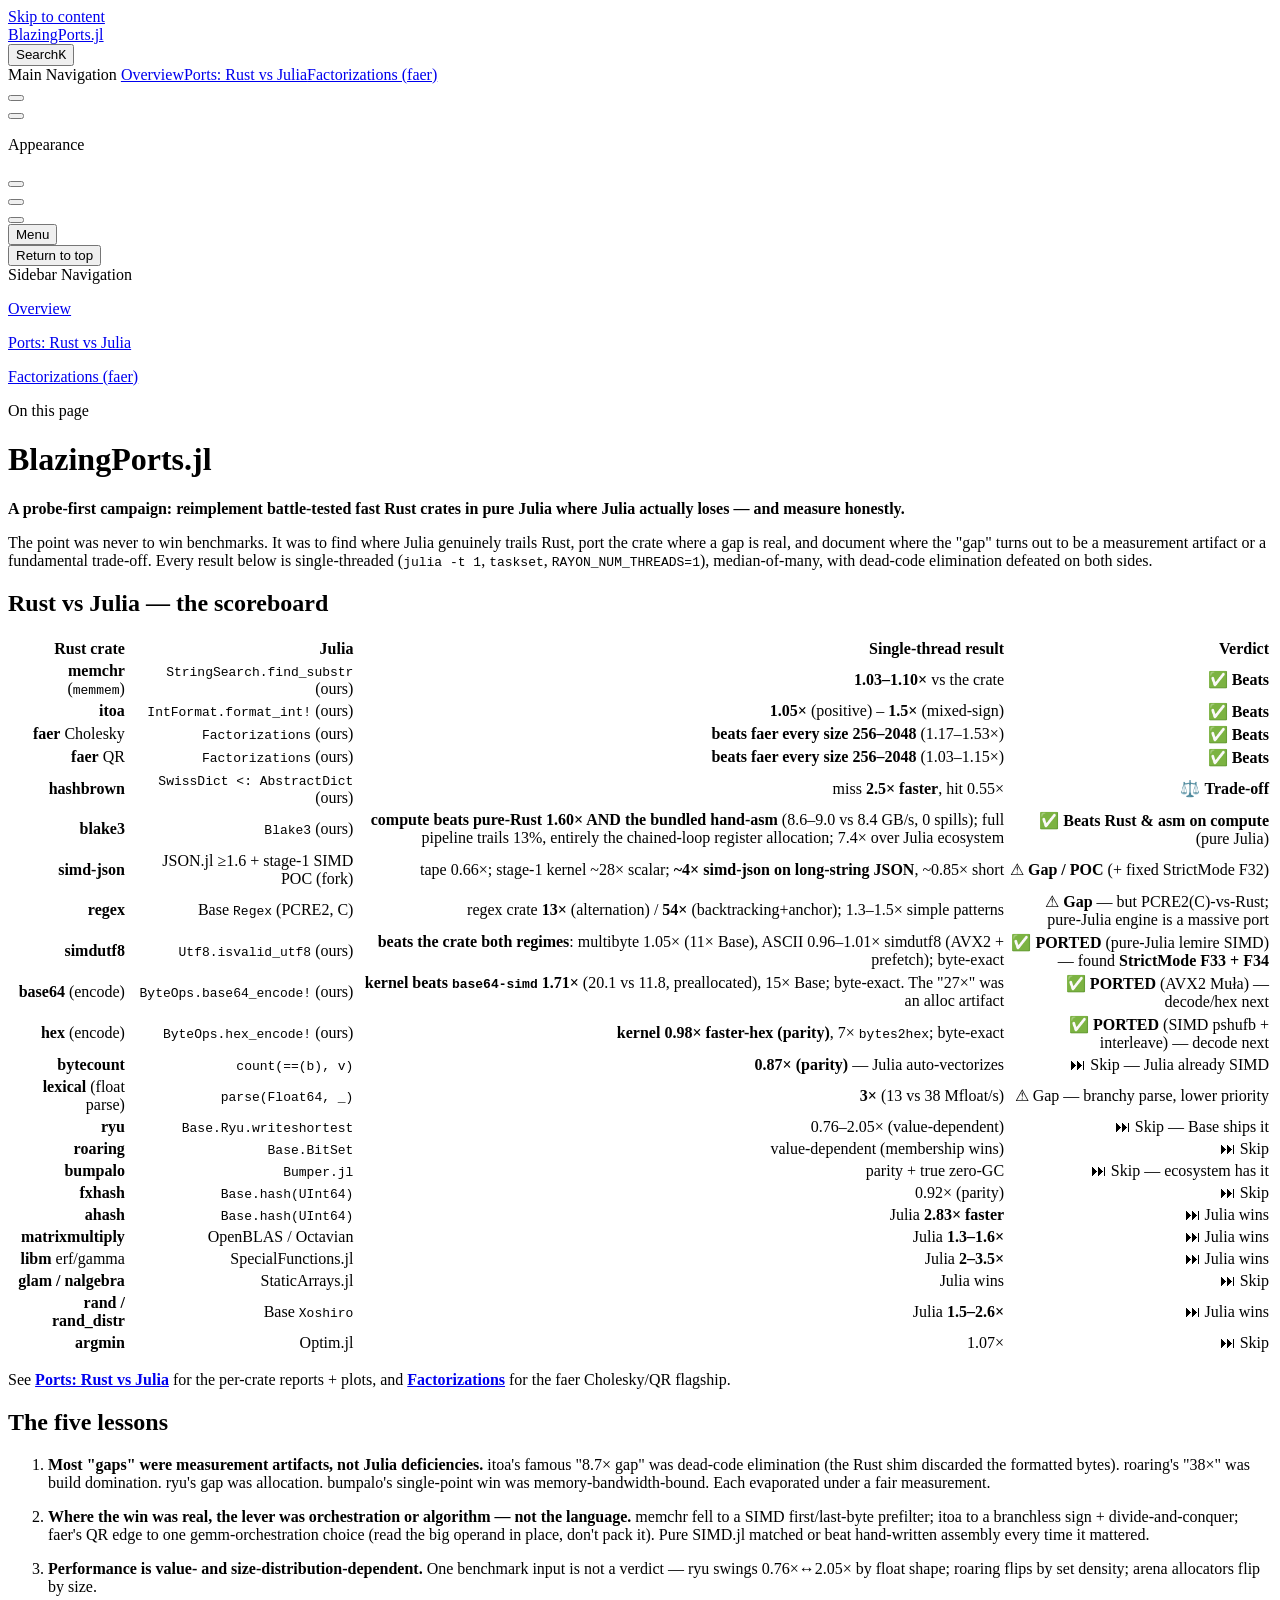
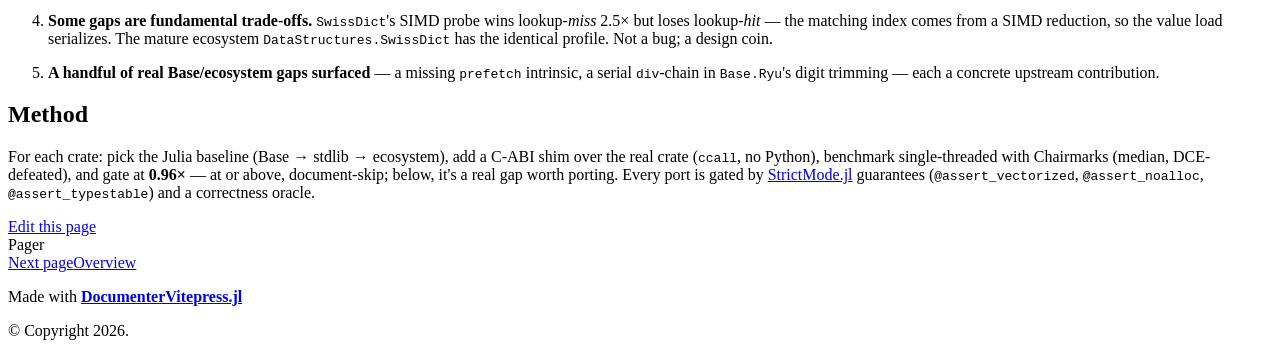
==== dev/index.html @ aafec8b8 "build based on cbb8b6d" ====
<!DOCTYPE html>
<html lang="en-US" dir="ltr">
  <head>
    <meta charset="utf-8">
    <meta name="viewport" content="width=device-width,initial-scale=1">
    <title>BlazingPorts.jl</title>
    <meta name="description" content="Documentation for BlazingPorts.jl">
    <meta name="generator" content="VitePress v1.6.4">
    <link rel="preload stylesheet" href="/BlazingPorts.jl/dev/assets/style.jTizxPRQ.css" as="style">
    <link rel="preload stylesheet" href="/BlazingPorts.jl/dev/vp-icons.css" as="style">
    
    <script type="module" src="/BlazingPorts.jl/dev/assets/app.BNcOeauY.js"></script>
    <link rel="preload" href="/BlazingPorts.jl/dev/assets/inter-roman-latin.Di8DUHzh.woff2" as="font" type="font/woff2" crossorigin="">
    <link rel="modulepreload" href="/BlazingPorts.jl/dev/assets/chunks/theme.BDbMeaXb.js">
    <link rel="modulepreload" href="/BlazingPorts.jl/dev/assets/chunks/framework.CM4_JsDt.js">
    <link rel="modulepreload" href="/BlazingPorts.jl/dev/assets/index.md.Cze8KmXi.lean.js">
    <script src="/BlazingPorts.jl/versions.js"></script>
    <script src="/BlazingPorts.jl/dev/siteinfo.js"></script>
    <script id="check-dark-mode">(()=>{const e=localStorage.getItem("vitepress-theme-appearance")||"auto",a=window.matchMedia("(prefers-color-scheme: dark)").matches;(!e||e==="auto"?a:e==="dark")&&document.documentElement.classList.add("dark")})();</script>
    <script id="check-mac-os">document.documentElement.classList.toggle("mac",/Mac|iPhone|iPod|iPad/i.test(navigator.platform));</script>
  </head>
  <body>
    <div id="app"><div class="Layout" data-v-a9a9e638><!--[--><!--]--><!--[--><span tabindex="-1" data-v-492508fc></span><a href="#VPContent" class="VPSkipLink visually-hidden" data-v-492508fc>Skip to content</a><!--]--><!----><header class="VPNav" data-v-a9a9e638 data-v-f1e365da><div class="VPNavBar" data-v-f1e365da data-v-822684d1><div class="wrapper" data-v-822684d1><div class="container" data-v-822684d1><div class="title" data-v-822684d1><div class="VPNavBarTitle has-sidebar" data-v-822684d1 data-v-0f4f798b><a class="title" href="/BlazingPorts.jl/dev/" data-v-0f4f798b><!--[--><!--]--><!----><span data-v-0f4f798b>BlazingPorts.jl</span><!--[--><!--]--></a></div></div><div class="content" data-v-822684d1><div class="content-body" data-v-822684d1><!--[--><!--[--><!--[--><!----><!--]--><!--]--><!--]--><div class="VPNavBarSearch search" data-v-822684d1><!--[--><!----><div id="local-search"><button type="button" class="DocSearch DocSearch-Button" aria-label="Search"><span class="DocSearch-Button-Container"><span class="vp-icon DocSearch-Search-Icon"></span><span class="DocSearch-Button-Placeholder">Search</span></span><span class="DocSearch-Button-Keys"><kbd class="DocSearch-Button-Key"></kbd><kbd class="DocSearch-Button-Key">K</kbd></span></button></div><!--]--></div><nav aria-labelledby="main-nav-aria-label" class="VPNavBarMenu menu" data-v-822684d1 data-v-e6d46098><span id="main-nav-aria-label" class="visually-hidden" data-v-e6d46098> Main Navigation </span><!--[--><!--[--><a class="VPLink link VPNavBarMenuLink" href="/BlazingPorts.jl/dev/index" tabindex="0" data-v-e6d46098 data-v-956ec74c><!--[--><span data-v-956ec74c>Overview</span><!--]--></a><!--]--><!--[--><a class="VPLink link VPNavBarMenuLink" href="/BlazingPorts.jl/dev/ports" tabindex="0" data-v-e6d46098 data-v-956ec74c><!--[--><span data-v-956ec74c>Ports: Rust vs Julia</span><!--]--></a><!--]--><!--[--><a class="VPLink link VPNavBarMenuLink" href="/BlazingPorts.jl/dev/factorizations" tabindex="0" data-v-e6d46098 data-v-956ec74c><!--[--><span data-v-956ec74c>Factorizations (faer)</span><!--]--></a><!--]--><!--[--><!----><!--]--><!--]--></nav><!----><div class="VPNavBarAppearance appearance" data-v-822684d1 data-v-af096f4a><button class="VPSwitch VPSwitchAppearance" type="button" role="switch" title aria-checked="false" data-v-af096f4a data-v-e40a8bb6 data-v-4a1c76db><span class="check" data-v-4a1c76db><span class="icon" data-v-4a1c76db><!--[--><span class="vpi-sun sun" data-v-e40a8bb6></span><span class="vpi-moon moon" data-v-e40a8bb6></span><!--]--></span></span></button></div><div class="VPSocialLinks VPNavBarSocialLinks social-links" data-v-822684d1 data-v-164c457f data-v-ee7a9424><!--[--><a class="VPSocialLink no-icon" href="https://github.com/el-oso/BlazingPorts.jl" aria-label="github" target="_blank" rel="noopener" data-v-ee7a9424 data-v-d26d30cb><span class="vpi-social-github"></span></a><!--]--></div><div class="VPFlyout VPNavBarExtra extra" data-v-822684d1 data-v-925effce data-v-04f5c5e9><button type="button" class="button" aria-haspopup="true" aria-expanded="false" aria-label="extra navigation" data-v-04f5c5e9><span class="vpi-more-horizontal icon" data-v-04f5c5e9></span></button><div class="menu" data-v-04f5c5e9><div class="VPMenu" data-v-04f5c5e9 data-v-7dd3104a><!----><!--[--><!--[--><!----><div class="group" data-v-925effce><div class="item appearance" data-v-925effce><p class="label" data-v-925effce>Appearance</p><div class="appearance-action" data-v-925effce><button class="VPSwitch VPSwitchAppearance" type="button" role="switch" title aria-checked="false" data-v-925effce data-v-e40a8bb6 data-v-4a1c76db><span class="check" data-v-4a1c76db><span class="icon" data-v-4a1c76db><!--[--><span class="vpi-sun sun" data-v-e40a8bb6></span><span class="vpi-moon moon" data-v-e40a8bb6></span><!--]--></span></span></button></div></div></div><div class="group" data-v-925effce><div class="item social-links" data-v-925effce><div class="VPSocialLinks social-links-list" data-v-925effce data-v-ee7a9424><!--[--><a class="VPSocialLink no-icon" href="https://github.com/el-oso/BlazingPorts.jl" aria-label="github" target="_blank" rel="noopener" data-v-ee7a9424 data-v-d26d30cb><span class="vpi-social-github"></span></a><!--]--></div></div></div><!--]--><!--]--></div></div></div><!--[--><!--[--><!--[--><div class="VPFlyout VPNolebaseEnhancedReadabilitiesMenu VPNolebaseEnhancedReadabilitiesMenuFlyout" aria-label="Enhanced Readability" role="menuitem" data-v-04f5c5e9><button type="button" class="button" aria-haspopup="true" aria-expanded="false" data-v-04f5c5e9><span class="text" data-v-04f5c5e9><span class="i-icon-park-outline:book-open option-icon" data-v-04f5c5e9></span><!----><span class="vpi-chevron-down text-icon" data-v-04f5c5e9></span></span></button><div class="menu" data-v-04f5c5e9><div class="VPMenu" data-v-04f5c5e9 data-v-7dd3104a><!----><!--[--><!--]--></div></div></div><!--]--><!--]--><!--]--><button type="button" class="VPNavBarHamburger hamburger" aria-label="mobile navigation" aria-expanded="false" aria-controls="VPNavScreen" data-v-822684d1 data-v-5dea55bf><span class="container" data-v-5dea55bf><span class="top" data-v-5dea55bf></span><span class="middle" data-v-5dea55bf></span><span class="bottom" data-v-5dea55bf></span></span></button></div></div></div></div><div class="divider" data-v-822684d1><div class="divider-line" data-v-822684d1></div></div></div><!----></header><div class="VPLocalNav has-sidebar empty" data-v-a9a9e638 data-v-070ab83d><div class="container" data-v-070ab83d><button class="menu" aria-expanded="false" aria-controls="VPSidebarNav" data-v-070ab83d><span class="vpi-align-left menu-icon" data-v-070ab83d></span><span class="menu-text" data-v-070ab83d>Menu</span></button><div class="VPLocalNavOutlineDropdown" style="--vp-vh:0px;" data-v-070ab83d data-v-168ddf5d><button data-v-168ddf5d>Return to top</button><!----></div></div></div><aside class="VPSidebar" data-v-a9a9e638 data-v-18756405><div class="curtain" data-v-18756405></div><nav class="nav" id="VPSidebarNav" aria-labelledby="sidebar-aria-label" tabindex="-1" data-v-18756405><span class="visually-hidden" id="sidebar-aria-label" data-v-18756405> Sidebar Navigation </span><!--[--><!--]--><!--[--><div class="no-transition group" data-v-9e426adc><section class="VPSidebarItem level-0" data-v-9e426adc data-v-a4b0d9bf><!----><div class="items" data-v-a4b0d9bf><!--[--><div class="VPSidebarItem level-1 is-link" data-v-a4b0d9bf><div class="item" data-v-a4b0d9bf><div class="indicator" data-v-a4b0d9bf></div><a class="VPLink link link" href="/BlazingPorts.jl/dev/index" data-v-a4b0d9bf><!--[--><p class="text" data-v-a4b0d9bf>Overview</p><!--]--></a><!----></div><!----></div><div class="VPSidebarItem level-1 is-link" data-v-a4b0d9bf><div class="item" data-v-a4b0d9bf><div class="indicator" data-v-a4b0d9bf></div><a class="VPLink link link" href="/BlazingPorts.jl/dev/ports" data-v-a4b0d9bf><!--[--><p class="text" data-v-a4b0d9bf>Ports: Rust vs Julia</p><!--]--></a><!----></div><!----></div><div class="VPSidebarItem level-1 is-link" data-v-a4b0d9bf><div class="item" data-v-a4b0d9bf><div class="indicator" data-v-a4b0d9bf></div><a class="VPLink link link" href="/BlazingPorts.jl/dev/factorizations" data-v-a4b0d9bf><!--[--><p class="text" data-v-a4b0d9bf>Factorizations (faer)</p><!--]--></a><!----></div><!----></div><!--]--></div></section></div><!--]--><!--[--><!--]--></nav></aside><div class="VPContent has-sidebar" id="VPContent" data-v-a9a9e638 data-v-91765379><div class="VPDoc has-sidebar has-aside" data-v-91765379 data-v-83890dd9><!--[--><!--]--><div class="container" data-v-83890dd9><div class="aside" data-v-83890dd9><div class="aside-curtain" data-v-83890dd9></div><div class="aside-container" data-v-83890dd9><div class="aside-content" data-v-83890dd9><div class="VPDocAside" data-v-83890dd9 data-v-6d7b3c46><!--[--><!--]--><!--[--><!--]--><nav aria-labelledby="doc-outline-aria-label" class="VPDocAsideOutline" data-v-6d7b3c46 data-v-b38bf2ff><div class="content" data-v-b38bf2ff><div class="outline-marker" data-v-b38bf2ff></div><div aria-level="2" class="outline-title" id="doc-outline-aria-label" role="heading" data-v-b38bf2ff>On this page</div><ul class="VPDocOutlineItem root" data-v-b38bf2ff data-v-3f927ebe><!--[--><!--]--></ul></div></nav><!--[--><!--]--><div class="spacer" data-v-6d7b3c46></div><!--[--><!--]--><!----><!--[--><!--]--><!--[--><!--]--></div></div></div></div><div class="content" data-v-83890dd9><div class="content-container" data-v-83890dd9><!--[--><!--]--><main class="main" data-v-83890dd9><div style="position:relative;" class="vp-doc _BlazingPorts_jl_dev_" data-v-83890dd9><div><h1 id="BlazingPorts.jl" tabindex="-1">BlazingPorts.jl <a class="header-anchor" href="#BlazingPorts.jl" aria-label="Permalink to &quot;BlazingPorts.jl {#BlazingPorts.jl}&quot;">​</a></h1><p><strong>A probe-first campaign: reimplement battle-tested fast Rust crates in pure Julia where Julia actually loses — and measure honestly.</strong></p><p>The point was never to win benchmarks. It was to find where Julia genuinely trails Rust, port the crate where a gap is real, and document where the &quot;gap&quot; turns out to be a measurement artifact or a fundamental trade-off. Every result below is single-threaded (<code>julia -t 1</code>, <code>taskset</code>, <code>RAYON_NUM_THREADS=1</code>), median-of-many, with dead-code elimination defeated on both sides.</p><h2 id="Rust-vs-Julia-—-the-scoreboard" tabindex="-1">Rust vs Julia — the scoreboard <a class="header-anchor" href="#Rust-vs-Julia-—-the-scoreboard" aria-label="Permalink to &quot;Rust vs Julia — the scoreboard {#Rust-vs-Julia-—-the-scoreboard}&quot;">​</a></h2><table tabindex="0"><thead><tr><th style="text-align:right;">Rust crate</th><th style="text-align:right;">Julia</th><th style="text-align:right;">Single-thread result</th><th style="text-align:right;">Verdict</th></tr></thead><tbody><tr><td style="text-align:right;"><strong>memchr</strong> (<code>memmem</code>)</td><td style="text-align:right;"><code>StringSearch.find_substr</code> (ours)</td><td style="text-align:right;"><strong>1.03–1.10×</strong> vs the crate</td><td style="text-align:right;">✅ <strong>Beats</strong></td></tr><tr><td style="text-align:right;"><strong>itoa</strong></td><td style="text-align:right;"><code>IntFormat.format_int!</code> (ours)</td><td style="text-align:right;"><strong>1.05×</strong> (positive) – <strong>1.5×</strong> (mixed-sign)</td><td style="text-align:right;">✅ <strong>Beats</strong></td></tr><tr><td style="text-align:right;"><strong>faer</strong> Cholesky</td><td style="text-align:right;"><code>Factorizations</code> (ours)</td><td style="text-align:right;"><strong>beats faer every size 256–2048</strong> (1.17–1.53×)</td><td style="text-align:right;">✅ <strong>Beats</strong></td></tr><tr><td style="text-align:right;"><strong>faer</strong> QR</td><td style="text-align:right;"><code>Factorizations</code> (ours)</td><td style="text-align:right;"><strong>beats faer every size 256–2048</strong> (1.03–1.15×)</td><td style="text-align:right;">✅ <strong>Beats</strong></td></tr><tr><td style="text-align:right;"><strong>hashbrown</strong></td><td style="text-align:right;"><code>SwissDict &lt;: AbstractDict</code> (ours)</td><td style="text-align:right;">miss <strong>2.5× faster</strong>, hit 0.55×</td><td style="text-align:right;">⚖️ <strong>Trade-off</strong></td></tr><tr><td style="text-align:right;"><strong>blake3</strong></td><td style="text-align:right;"><code>Blake3</code> (ours)</td><td style="text-align:right;"><strong>compute beats pure-Rust 1.60× AND the bundled hand-asm</strong> (8.6–9.0 vs 8.4 GB/s, 0 spills); full pipeline trails 13%, entirely the chained-loop register allocation; 7.4× over Julia ecosystem</td><td style="text-align:right;">✅ <strong>Beats Rust &amp; asm on compute</strong> (pure Julia)</td></tr><tr><td style="text-align:right;"><strong>simd-json</strong></td><td style="text-align:right;">JSON.jl ≥1.6 + stage-1 SIMD POC (fork)</td><td style="text-align:right;">tape 0.66×; stage-1 kernel ~28× scalar; <strong>~4× simd-json on long-string JSON</strong>, ~0.85× short</td><td style="text-align:right;">⚠ <strong>Gap / POC</strong> (+ fixed StrictMode F32)</td></tr><tr><td style="text-align:right;"><strong>regex</strong></td><td style="text-align:right;">Base <code>Regex</code> (PCRE2, C)</td><td style="text-align:right;">regex crate <strong>13×</strong> (alternation) / <strong>54×</strong> (backtracking+anchor); 1.3–1.5× simple patterns</td><td style="text-align:right;">⚠ <strong>Gap</strong> — but PCRE2(C)-vs-Rust; pure-Julia engine is a massive port</td></tr><tr><td style="text-align:right;"><strong>simdutf8</strong></td><td style="text-align:right;"><code>Utf8.isvalid_utf8</code> (ours)</td><td style="text-align:right;"><strong>beats the crate both regimes</strong>: multibyte 1.05× (11× Base), ASCII 0.96–1.01× simdutf8 (AVX2 + prefetch); byte-exact</td><td style="text-align:right;">✅ <strong>PORTED</strong> (pure-Julia lemire SIMD) — found <strong>StrictMode F33 + F34</strong></td></tr><tr><td style="text-align:right;"><strong>base64</strong> (encode)</td><td style="text-align:right;"><code>ByteOps.base64_encode!</code> (ours)</td><td style="text-align:right;"><strong>kernel beats <code>base64-simd</code> 1.71×</strong> (20.1 vs 11.8, preallocated), 15× Base; byte-exact. The &quot;27×&quot; was an alloc artifact</td><td style="text-align:right;">✅ <strong>PORTED</strong> (AVX2 Muła) — decode/hex next</td></tr><tr><td style="text-align:right;"><strong>hex</strong> (encode)</td><td style="text-align:right;"><code>ByteOps.hex_encode!</code> (ours)</td><td style="text-align:right;"><strong>kernel 0.98× faster-hex (parity)</strong>, 7× <code>bytes2hex</code>; byte-exact</td><td style="text-align:right;">✅ <strong>PORTED</strong> (SIMD pshufb + interleave) — decode next</td></tr><tr><td style="text-align:right;"><strong>bytecount</strong></td><td style="text-align:right;"><code>count(==(b), v)</code></td><td style="text-align:right;"><strong>0.87× (parity)</strong> — Julia auto-vectorizes</td><td style="text-align:right;">⏭ Skip — Julia already SIMD</td></tr><tr><td style="text-align:right;"><strong>lexical</strong> (float parse)</td><td style="text-align:right;"><code>parse(Float64, _)</code></td><td style="text-align:right;"><strong>3×</strong> (13 vs 38 Mfloat/s)</td><td style="text-align:right;">⚠ Gap — branchy parse, lower priority</td></tr><tr><td style="text-align:right;"><strong>ryu</strong></td><td style="text-align:right;"><code>Base.Ryu.writeshortest</code></td><td style="text-align:right;">0.76–2.05× (value-dependent)</td><td style="text-align:right;">⏭ Skip — Base ships it</td></tr><tr><td style="text-align:right;"><strong>roaring</strong></td><td style="text-align:right;"><code>Base.BitSet</code></td><td style="text-align:right;">value-dependent (membership wins)</td><td style="text-align:right;">⏭ Skip</td></tr><tr><td style="text-align:right;"><strong>bumpalo</strong></td><td style="text-align:right;"><code>Bumper.jl</code></td><td style="text-align:right;">parity + true zero-GC</td><td style="text-align:right;">⏭ Skip — ecosystem has it</td></tr><tr><td style="text-align:right;"><strong>fxhash</strong></td><td style="text-align:right;"><code>Base.hash(UInt64)</code></td><td style="text-align:right;">0.92× (parity)</td><td style="text-align:right;">⏭ Skip</td></tr><tr><td style="text-align:right;"><strong>ahash</strong></td><td style="text-align:right;"><code>Base.hash(UInt64)</code></td><td style="text-align:right;">Julia <strong>2.83× faster</strong></td><td style="text-align:right;">⏭ Julia wins</td></tr><tr><td style="text-align:right;"><strong>matrixmultiply</strong></td><td style="text-align:right;">OpenBLAS / Octavian</td><td style="text-align:right;">Julia <strong>1.3–1.6×</strong></td><td style="text-align:right;">⏭ Julia wins</td></tr><tr><td style="text-align:right;"><strong>libm</strong> erf/gamma</td><td style="text-align:right;">SpecialFunctions.jl</td><td style="text-align:right;">Julia <strong>2–3.5×</strong></td><td style="text-align:right;">⏭ Julia wins</td></tr><tr><td style="text-align:right;"><strong>glam / nalgebra</strong></td><td style="text-align:right;">StaticArrays.jl</td><td style="text-align:right;">Julia wins</td><td style="text-align:right;">⏭ Skip</td></tr><tr><td style="text-align:right;"><strong>rand / rand_distr</strong></td><td style="text-align:right;">Base <code>Xoshiro</code></td><td style="text-align:right;">Julia <strong>1.5–2.6×</strong></td><td style="text-align:right;">⏭ Julia wins</td></tr><tr><td style="text-align:right;"><strong>argmin</strong></td><td style="text-align:right;">Optim.jl</td><td style="text-align:right;">1.07×</td><td style="text-align:right;">⏭ Skip</td></tr></tbody></table><p>See <strong><a href="./ports">Ports: Rust vs Julia</a></strong> for the per-crate reports + plots, and <strong><a href="./factorizations">Factorizations</a></strong> for the faer Cholesky/QR flagship.</p><h2 id="The-five-lessons" tabindex="-1">The five lessons <a class="header-anchor" href="#The-five-lessons" aria-label="Permalink to &quot;The five lessons {#The-five-lessons}&quot;">​</a></h2><ol><li><p><strong>Most &quot;gaps&quot; were measurement artifacts, not Julia deficiencies.</strong> itoa&#39;s famous &quot;8.7× gap&quot; was dead-code elimination (the Rust shim discarded the formatted bytes). roaring&#39;s &quot;38×&quot; was build domination. ryu&#39;s gap was allocation. bumpalo&#39;s single-point win was memory-bandwidth-bound. Each evaporated under a fair measurement.</p></li><li><p><strong>Where the win was real, the lever was orchestration or algorithm — not the language.</strong> memchr fell to a SIMD first/last-byte prefilter; itoa to a branchless sign + divide-and-conquer; faer&#39;s QR edge to one gemm-orchestration choice (read the big operand in place, don&#39;t pack it). Pure SIMD.jl matched or beat hand-written assembly every time it mattered.</p></li><li><p><strong>Performance is value- and size-distribution-dependent.</strong> One benchmark input is not a verdict — ryu swings 0.76×↔2.05× by float shape; roaring flips by set density; arena allocators flip by size.</p></li><li><p><strong>Some gaps are fundamental trade-offs.</strong> <code>SwissDict</code>&#39;s SIMD probe wins lookup-<em>miss</em> 2.5× but loses lookup-<em>hit</em> — the matching index comes from a SIMD reduction, so the value load serializes. The mature ecosystem <code>DataStructures.SwissDict</code> has the identical profile. Not a bug; a design coin.</p></li><li><p><strong>A handful of real Base/ecosystem gaps surfaced</strong> — a missing <code>prefetch</code> intrinsic, a serial <code>div</code>-chain in <code>Base.Ryu</code>&#39;s digit trimming — each a concrete upstream contribution.</p></li></ol><h2 id="Method" tabindex="-1">Method <a class="header-anchor" href="#Method" aria-label="Permalink to &quot;Method {#Method}&quot;">​</a></h2><p>For each crate: pick the Julia baseline (Base → stdlib → ecosystem), add a C-ABI shim over the real crate (<code>ccall</code>, no Python), benchmark single-threaded with Chairmarks (median, DCE-defeated), and gate at <strong>0.96×</strong> — at or above, document-skip; below, it&#39;s a real gap worth porting. Every port is gated by <a href="https://github.com/el-oso/StrictMode.jl" target="_blank" rel="noreferrer">StrictMode.jl</a> guarantees (<code>@assert_vectorized</code>, <code>@assert_noalloc</code>, <code>@assert_typestable</code>) and a correctness oracle.</p></div></div></main><footer class="VPDocFooter" data-v-83890dd9 data-v-4f9813fa><!--[--><!--]--><div class="edit-info" data-v-4f9813fa><div class="edit-link" data-v-4f9813fa><a class="VPLink link vp-external-link-icon no-icon edit-link-button" href="https://https://github.com/el-oso/BlazingPorts.jl/edit/master/docs/src/index.md" target="_blank" rel="noreferrer" data-v-4f9813fa><!--[--><span class="vpi-square-pen edit-link-icon" data-v-4f9813fa></span> Edit this page<!--]--></a></div><!----></div><nav class="prev-next" aria-labelledby="doc-footer-aria-label" data-v-4f9813fa><span class="visually-hidden" id="doc-footer-aria-label" data-v-4f9813fa>Pager</span><div class="pager" data-v-4f9813fa><!----></div><div class="pager" data-v-4f9813fa><a class="VPLink link pager-link next" href="/BlazingPorts.jl/dev/index" data-v-4f9813fa><!--[--><span class="desc" data-v-4f9813fa>Next page</span><span class="title" data-v-4f9813fa>Overview</span><!--]--></a></div></nav></footer><!--[--><!--]--></div></div></div><!--[--><!--]--></div></div><footer class="VPFooter has-sidebar" data-v-a9a9e638 data-v-c970a860><div class="container" data-v-c970a860><p class="message" data-v-c970a860>Made with <a href="https://luxdl.github.io/DocumenterVitepress.jl/dev/" target="_blank"><strong>DocumenterVitepress.jl</strong></a><br></p><p class="copyright" data-v-c970a860>© Copyright 2026.</p></div></footer><!--[--><!--]--></div></div>
    <script>window.__VP_HASH_MAP__=JSON.parse("{\"factorizations.md\":\"1Nj9IElx\",\"index.md\":\"Cze8KmXi\",\"ports.md\":\"Bw0Wk9QP\"}");window.__VP_SITE_DATA__=JSON.parse("{\"lang\":\"en-US\",\"dir\":\"ltr\",\"title\":\"BlazingPorts.jl\",\"description\":\"Documentation for BlazingPorts.jl\",\"base\":\"/BlazingPorts.jl/dev/\",\"head\":[],\"router\":{\"prefetchLinks\":true},\"appearance\":true,\"themeConfig\":{\"outline\":\"deep\",\"search\":{\"provider\":\"local\",\"options\":{\"detailedView\":true}},\"nav\":[{\"text\":\"Overview\",\"link\":\"/index\"},{\"text\":\"Ports: Rust vs Julia\",\"link\":\"/ports\"},{\"text\":\"Factorizations (faer)\",\"link\":\"/factorizations\"},{\"component\":\"VersionPicker\"}],\"sidebar\":[{\"text\":\"Overview\",\"link\":\"/index\"},{\"text\":\"Ports: Rust vs Julia\",\"link\":\"/ports\"},{\"text\":\"Factorizations (faer)\",\"link\":\"/factorizations\"}],\"sidebarDrawer\":false,\"editLink\":{\"pattern\":\"https://https://github.com/el-oso/BlazingPorts.jl/edit/master/docs/src/:path\"},\"socialLinks\":[{\"icon\":\"github\",\"link\":\"https://github.com/el-oso/BlazingPorts.jl\"}],\"footer\":{\"message\":\"Made with <a href=\\\"https://luxdl.github.io/DocumenterVitepress.jl/dev/\\\" target=\\\"_blank\\\"><strong>DocumenterVitepress.jl</strong></a><br>\",\"copyright\":\"© Copyright 2026.\"}},\"locales\":{},\"scrollOffset\":134,\"cleanUrls\":true}");</script>
    
  </body>
</html>
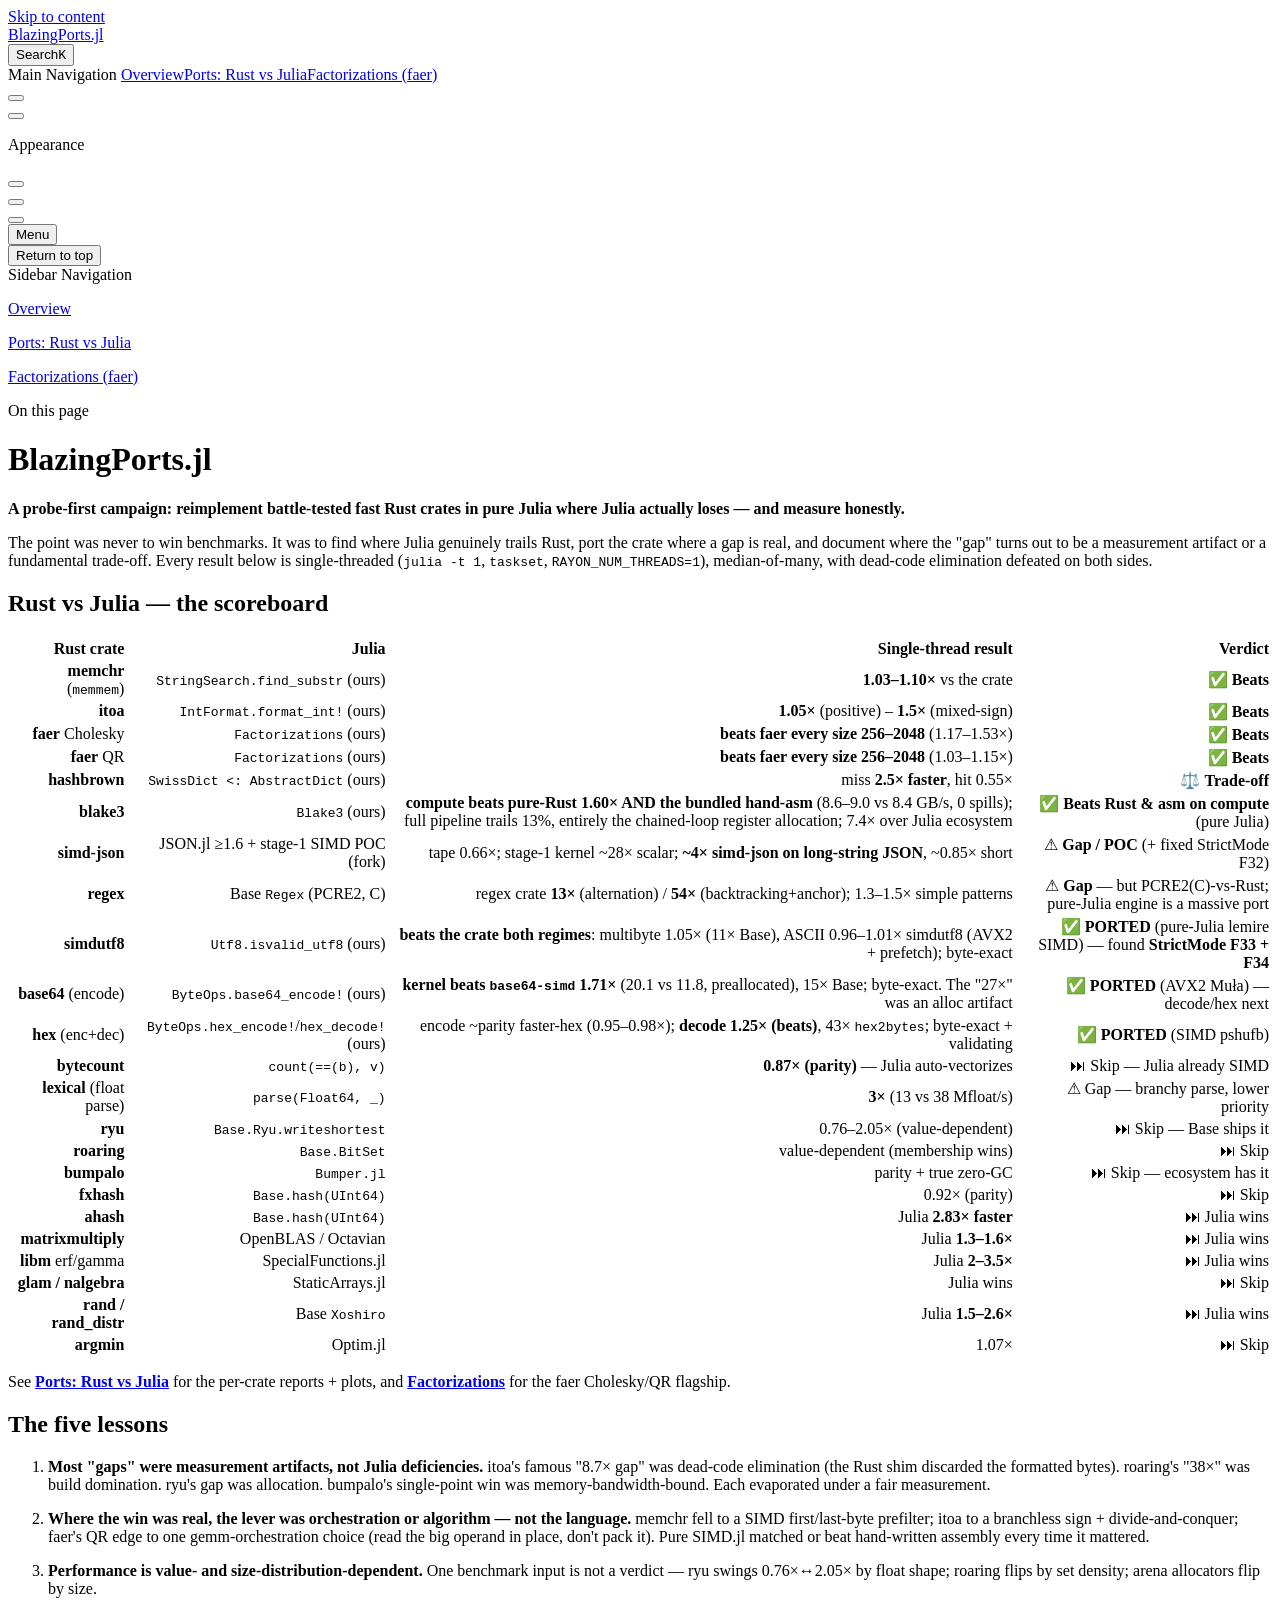
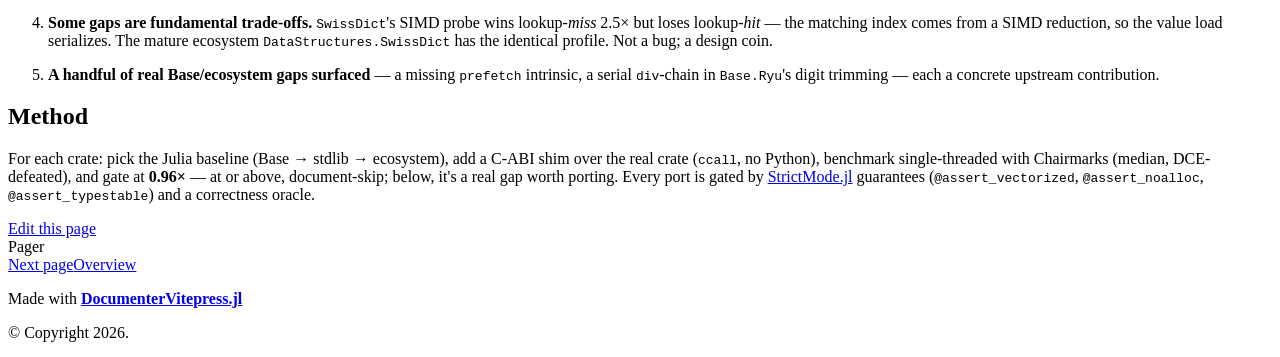
==== commit 23709735: "build based on 9bf735f" ====
--- a/dev/index.html
+++ b/dev/index.html
@@ -9,19 +9,19 @@
     <link rel="preload stylesheet" href="/BlazingPorts.jl/dev/assets/style.jTizxPRQ.css" as="style">
     <link rel="preload stylesheet" href="/BlazingPorts.jl/dev/vp-icons.css" as="style">
     
-    <script type="module" src="/BlazingPorts.jl/dev/assets/app.BNcOeauY.js"></script>
+    <script type="module" src="/BlazingPorts.jl/dev/assets/app.DFdRRw3T.js"></script>
     <link rel="preload" href="/BlazingPorts.jl/dev/assets/inter-roman-latin.Di8DUHzh.woff2" as="font" type="font/woff2" crossorigin="">
-    <link rel="modulepreload" href="/BlazingPorts.jl/dev/assets/chunks/theme.BDbMeaXb.js">
+    <link rel="modulepreload" href="/BlazingPorts.jl/dev/assets/chunks/theme.DDTXS2JK.js">
     <link rel="modulepreload" href="/BlazingPorts.jl/dev/assets/chunks/framework.CM4_JsDt.js">
-    <link rel="modulepreload" href="/BlazingPorts.jl/dev/assets/index.md.Cze8KmXi.lean.js">
+    <link rel="modulepreload" href="/BlazingPorts.jl/dev/assets/index.md.CFWZklVe.lean.js">
     <script src="/BlazingPorts.jl/versions.js"></script>
     <script src="/BlazingPorts.jl/dev/siteinfo.js"></script>
     <script id="check-dark-mode">(()=>{const e=localStorage.getItem("vitepress-theme-appearance")||"auto",a=window.matchMedia("(prefers-color-scheme: dark)").matches;(!e||e==="auto"?a:e==="dark")&&document.documentElement.classList.add("dark")})();</script>
     <script id="check-mac-os">document.documentElement.classList.toggle("mac",/Mac|iPhone|iPod|iPad/i.test(navigator.platform));</script>
   </head>
   <body>
-    <div id="app"><div class="Layout" data-v-a9a9e638><!--[--><!--]--><!--[--><span tabindex="-1" data-v-492508fc></span><a href="#VPContent" class="VPSkipLink visually-hidden" data-v-492508fc>Skip to content</a><!--]--><!----><header class="VPNav" data-v-a9a9e638 data-v-f1e365da><div class="VPNavBar" data-v-f1e365da data-v-822684d1><div class="wrapper" data-v-822684d1><div class="container" data-v-822684d1><div class="title" data-v-822684d1><div class="VPNavBarTitle has-sidebar" data-v-822684d1 data-v-0f4f798b><a class="title" href="/BlazingPorts.jl/dev/" data-v-0f4f798b><!--[--><!--]--><!----><span data-v-0f4f798b>BlazingPorts.jl</span><!--[--><!--]--></a></div></div><div class="content" data-v-822684d1><div class="content-body" data-v-822684d1><!--[--><!--[--><!--[--><!----><!--]--><!--]--><!--]--><div class="VPNavBarSearch search" data-v-822684d1><!--[--><!----><div id="local-search"><button type="button" class="DocSearch DocSearch-Button" aria-label="Search"><span class="DocSearch-Button-Container"><span class="vp-icon DocSearch-Search-Icon"></span><span class="DocSearch-Button-Placeholder">Search</span></span><span class="DocSearch-Button-Keys"><kbd class="DocSearch-Button-Key"></kbd><kbd class="DocSearch-Button-Key">K</kbd></span></button></div><!--]--></div><nav aria-labelledby="main-nav-aria-label" class="VPNavBarMenu menu" data-v-822684d1 data-v-e6d46098><span id="main-nav-aria-label" class="visually-hidden" data-v-e6d46098> Main Navigation </span><!--[--><!--[--><a class="VPLink link VPNavBarMenuLink" href="/BlazingPorts.jl/dev/index" tabindex="0" data-v-e6d46098 data-v-956ec74c><!--[--><span data-v-956ec74c>Overview</span><!--]--></a><!--]--><!--[--><a class="VPLink link VPNavBarMenuLink" href="/BlazingPorts.jl/dev/ports" tabindex="0" data-v-e6d46098 data-v-956ec74c><!--[--><span data-v-956ec74c>Ports: Rust vs Julia</span><!--]--></a><!--]--><!--[--><a class="VPLink link VPNavBarMenuLink" href="/BlazingPorts.jl/dev/factorizations" tabindex="0" data-v-e6d46098 data-v-956ec74c><!--[--><span data-v-956ec74c>Factorizations (faer)</span><!--]--></a><!--]--><!--[--><!----><!--]--><!--]--></nav><!----><div class="VPNavBarAppearance appearance" data-v-822684d1 data-v-af096f4a><button class="VPSwitch VPSwitchAppearance" type="button" role="switch" title aria-checked="false" data-v-af096f4a data-v-e40a8bb6 data-v-4a1c76db><span class="check" data-v-4a1c76db><span class="icon" data-v-4a1c76db><!--[--><span class="vpi-sun sun" data-v-e40a8bb6></span><span class="vpi-moon moon" data-v-e40a8bb6></span><!--]--></span></span></button></div><div class="VPSocialLinks VPNavBarSocialLinks social-links" data-v-822684d1 data-v-164c457f data-v-ee7a9424><!--[--><a class="VPSocialLink no-icon" href="https://github.com/el-oso/BlazingPorts.jl" aria-label="github" target="_blank" rel="noopener" data-v-ee7a9424 data-v-d26d30cb><span class="vpi-social-github"></span></a><!--]--></div><div class="VPFlyout VPNavBarExtra extra" data-v-822684d1 data-v-925effce data-v-04f5c5e9><button type="button" class="button" aria-haspopup="true" aria-expanded="false" aria-label="extra navigation" data-v-04f5c5e9><span class="vpi-more-horizontal icon" data-v-04f5c5e9></span></button><div class="menu" data-v-04f5c5e9><div class="VPMenu" data-v-04f5c5e9 data-v-7dd3104a><!----><!--[--><!--[--><!----><div class="group" data-v-925effce><div class="item appearance" data-v-925effce><p class="label" data-v-925effce>Appearance</p><div class="appearance-action" data-v-925effce><button class="VPSwitch VPSwitchAppearance" type="button" role="switch" title aria-checked="false" data-v-925effce data-v-e40a8bb6 data-v-4a1c76db><span class="check" data-v-4a1c76db><span class="icon" data-v-4a1c76db><!--[--><span class="vpi-sun sun" data-v-e40a8bb6></span><span class="vpi-moon moon" data-v-e40a8bb6></span><!--]--></span></span></button></div></div></div><div class="group" data-v-925effce><div class="item social-links" data-v-925effce><div class="VPSocialLinks social-links-list" data-v-925effce data-v-ee7a9424><!--[--><a class="VPSocialLink no-icon" href="https://github.com/el-oso/BlazingPorts.jl" aria-label="github" target="_blank" rel="noopener" data-v-ee7a9424 data-v-d26d30cb><span class="vpi-social-github"></span></a><!--]--></div></div></div><!--]--><!--]--></div></div></div><!--[--><!--[--><!--[--><div class="VPFlyout VPNolebaseEnhancedReadabilitiesMenu VPNolebaseEnhancedReadabilitiesMenuFlyout" aria-label="Enhanced Readability" role="menuitem" data-v-04f5c5e9><button type="button" class="button" aria-haspopup="true" aria-expanded="false" data-v-04f5c5e9><span class="text" data-v-04f5c5e9><span class="i-icon-park-outline:book-open option-icon" data-v-04f5c5e9></span><!----><span class="vpi-chevron-down text-icon" data-v-04f5c5e9></span></span></button><div class="menu" data-v-04f5c5e9><div class="VPMenu" data-v-04f5c5e9 data-v-7dd3104a><!----><!--[--><!--]--></div></div></div><!--]--><!--]--><!--]--><button type="button" class="VPNavBarHamburger hamburger" aria-label="mobile navigation" aria-expanded="false" aria-controls="VPNavScreen" data-v-822684d1 data-v-5dea55bf><span class="container" data-v-5dea55bf><span class="top" data-v-5dea55bf></span><span class="middle" data-v-5dea55bf></span><span class="bottom" data-v-5dea55bf></span></span></button></div></div></div></div><div class="divider" data-v-822684d1><div class="divider-line" data-v-822684d1></div></div></div><!----></header><div class="VPLocalNav has-sidebar empty" data-v-a9a9e638 data-v-070ab83d><div class="container" data-v-070ab83d><button class="menu" aria-expanded="false" aria-controls="VPSidebarNav" data-v-070ab83d><span class="vpi-align-left menu-icon" data-v-070ab83d></span><span class="menu-text" data-v-070ab83d>Menu</span></button><div class="VPLocalNavOutlineDropdown" style="--vp-vh:0px;" data-v-070ab83d data-v-168ddf5d><button data-v-168ddf5d>Return to top</button><!----></div></div></div><aside class="VPSidebar" data-v-a9a9e638 data-v-18756405><div class="curtain" data-v-18756405></div><nav class="nav" id="VPSidebarNav" aria-labelledby="sidebar-aria-label" tabindex="-1" data-v-18756405><span class="visually-hidden" id="sidebar-aria-label" data-v-18756405> Sidebar Navigation </span><!--[--><!--]--><!--[--><div class="no-transition group" data-v-9e426adc><section class="VPSidebarItem level-0" data-v-9e426adc data-v-a4b0d9bf><!----><div class="items" data-v-a4b0d9bf><!--[--><div class="VPSidebarItem level-1 is-link" data-v-a4b0d9bf><div class="item" data-v-a4b0d9bf><div class="indicator" data-v-a4b0d9bf></div><a class="VPLink link link" href="/BlazingPorts.jl/dev/index" data-v-a4b0d9bf><!--[--><p class="text" data-v-a4b0d9bf>Overview</p><!--]--></a><!----></div><!----></div><div class="VPSidebarItem level-1 is-link" data-v-a4b0d9bf><div class="item" data-v-a4b0d9bf><div class="indicator" data-v-a4b0d9bf></div><a class="VPLink link link" href="/BlazingPorts.jl/dev/ports" data-v-a4b0d9bf><!--[--><p class="text" data-v-a4b0d9bf>Ports: Rust vs Julia</p><!--]--></a><!----></div><!----></div><div class="VPSidebarItem level-1 is-link" data-v-a4b0d9bf><div class="item" data-v-a4b0d9bf><div class="indicator" data-v-a4b0d9bf></div><a class="VPLink link link" href="/BlazingPorts.jl/dev/factorizations" data-v-a4b0d9bf><!--[--><p class="text" data-v-a4b0d9bf>Factorizations (faer)</p><!--]--></a><!----></div><!----></div><!--]--></div></section></div><!--]--><!--[--><!--]--></nav></aside><div class="VPContent has-sidebar" id="VPContent" data-v-a9a9e638 data-v-91765379><div class="VPDoc has-sidebar has-aside" data-v-91765379 data-v-83890dd9><!--[--><!--]--><div class="container" data-v-83890dd9><div class="aside" data-v-83890dd9><div class="aside-curtain" data-v-83890dd9></div><div class="aside-container" data-v-83890dd9><div class="aside-content" data-v-83890dd9><div class="VPDocAside" data-v-83890dd9 data-v-6d7b3c46><!--[--><!--]--><!--[--><!--]--><nav aria-labelledby="doc-outline-aria-label" class="VPDocAsideOutline" data-v-6d7b3c46 data-v-b38bf2ff><div class="content" data-v-b38bf2ff><div class="outline-marker" data-v-b38bf2ff></div><div aria-level="2" class="outline-title" id="doc-outline-aria-label" role="heading" data-v-b38bf2ff>On this page</div><ul class="VPDocOutlineItem root" data-v-b38bf2ff data-v-3f927ebe><!--[--><!--]--></ul></div></nav><!--[--><!--]--><div class="spacer" data-v-6d7b3c46></div><!--[--><!--]--><!----><!--[--><!--]--><!--[--><!--]--></div></div></div></div><div class="content" data-v-83890dd9><div class="content-container" data-v-83890dd9><!--[--><!--]--><main class="main" data-v-83890dd9><div style="position:relative;" class="vp-doc _BlazingPorts_jl_dev_" data-v-83890dd9><div><h1 id="BlazingPorts.jl" tabindex="-1">BlazingPorts.jl <a class="header-anchor" href="#BlazingPorts.jl" aria-label="Permalink to &quot;BlazingPorts.jl {#BlazingPorts.jl}&quot;">​</a></h1><p><strong>A probe-first campaign: reimplement battle-tested fast Rust crates in pure Julia where Julia actually loses — and measure honestly.</strong></p><p>The point was never to win benchmarks. It was to find where Julia genuinely trails Rust, port the crate where a gap is real, and document where the &quot;gap&quot; turns out to be a measurement artifact or a fundamental trade-off. Every result below is single-threaded (<code>julia -t 1</code>, <code>taskset</code>, <code>RAYON_NUM_THREADS=1</code>), median-of-many, with dead-code elimination defeated on both sides.</p><h2 id="Rust-vs-Julia-—-the-scoreboard" tabindex="-1">Rust vs Julia — the scoreboard <a class="header-anchor" href="#Rust-vs-Julia-—-the-scoreboard" aria-label="Permalink to &quot;Rust vs Julia — the scoreboard {#Rust-vs-Julia-—-the-scoreboard}&quot;">​</a></h2><table tabindex="0"><thead><tr><th style="text-align:right;">Rust crate</th><th style="text-align:right;">Julia</th><th style="text-align:right;">Single-thread result</th><th style="text-align:right;">Verdict</th></tr></thead><tbody><tr><td style="text-align:right;"><strong>memchr</strong> (<code>memmem</code>)</td><td style="text-align:right;"><code>StringSearch.find_substr</code> (ours)</td><td style="text-align:right;"><strong>1.03–1.10×</strong> vs the crate</td><td style="text-align:right;">✅ <strong>Beats</strong></td></tr><tr><td style="text-align:right;"><strong>itoa</strong></td><td style="text-align:right;"><code>IntFormat.format_int!</code> (ours)</td><td style="text-align:right;"><strong>1.05×</strong> (positive) – <strong>1.5×</strong> (mixed-sign)</td><td style="text-align:right;">✅ <strong>Beats</strong></td></tr><tr><td style="text-align:right;"><strong>faer</strong> Cholesky</td><td style="text-align:right;"><code>Factorizations</code> (ours)</td><td style="text-align:right;"><strong>beats faer every size 256–2048</strong> (1.17–1.53×)</td><td style="text-align:right;">✅ <strong>Beats</strong></td></tr><tr><td style="text-align:right;"><strong>faer</strong> QR</td><td style="text-align:right;"><code>Factorizations</code> (ours)</td><td style="text-align:right;"><strong>beats faer every size 256–2048</strong> (1.03–1.15×)</td><td style="text-align:right;">✅ <strong>Beats</strong></td></tr><tr><td style="text-align:right;"><strong>hashbrown</strong></td><td style="text-align:right;"><code>SwissDict &lt;: AbstractDict</code> (ours)</td><td style="text-align:right;">miss <strong>2.5× faster</strong>, hit 0.55×</td><td style="text-align:right;">⚖️ <strong>Trade-off</strong></td></tr><tr><td style="text-align:right;"><strong>blake3</strong></td><td style="text-align:right;"><code>Blake3</code> (ours)</td><td style="text-align:right;"><strong>compute beats pure-Rust 1.60× AND the bundled hand-asm</strong> (8.6–9.0 vs 8.4 GB/s, 0 spills); full pipeline trails 13%, entirely the chained-loop register allocation; 7.4× over Julia ecosystem</td><td style="text-align:right;">✅ <strong>Beats Rust &amp; asm on compute</strong> (pure Julia)</td></tr><tr><td style="text-align:right;"><strong>simd-json</strong></td><td style="text-align:right;">JSON.jl ≥1.6 + stage-1 SIMD POC (fork)</td><td style="text-align:right;">tape 0.66×; stage-1 kernel ~28× scalar; <strong>~4× simd-json on long-string JSON</strong>, ~0.85× short</td><td style="text-align:right;">⚠ <strong>Gap / POC</strong> (+ fixed StrictMode F32)</td></tr><tr><td style="text-align:right;"><strong>regex</strong></td><td style="text-align:right;">Base <code>Regex</code> (PCRE2, C)</td><td style="text-align:right;">regex crate <strong>13×</strong> (alternation) / <strong>54×</strong> (backtracking+anchor); 1.3–1.5× simple patterns</td><td style="text-align:right;">⚠ <strong>Gap</strong> — but PCRE2(C)-vs-Rust; pure-Julia engine is a massive port</td></tr><tr><td style="text-align:right;"><strong>simdutf8</strong></td><td style="text-align:right;"><code>Utf8.isvalid_utf8</code> (ours)</td><td style="text-align:right;"><strong>beats the crate both regimes</strong>: multibyte 1.05× (11× Base), ASCII 0.96–1.01× simdutf8 (AVX2 + prefetch); byte-exact</td><td style="text-align:right;">✅ <strong>PORTED</strong> (pure-Julia lemire SIMD) — found <strong>StrictMode F33 + F34</strong></td></tr><tr><td style="text-align:right;"><strong>base64</strong> (encode)</td><td style="text-align:right;"><code>ByteOps.base64_encode!</code> (ours)</td><td style="text-align:right;"><strong>kernel beats <code>base64-simd</code> 1.71×</strong> (20.1 vs 11.8, preallocated), 15× Base; byte-exact. The &quot;27×&quot; was an alloc artifact</td><td style="text-align:right;">✅ <strong>PORTED</strong> (AVX2 Muła) — decode/hex next</td></tr><tr><td style="text-align:right;"><strong>hex</strong> (encode)</td><td style="text-align:right;"><code>ByteOps.hex_encode!</code> (ours)</td><td style="text-align:right;"><strong>kernel 0.98× faster-hex (parity)</strong>, 7× <code>bytes2hex</code>; byte-exact</td><td style="text-align:right;">✅ <strong>PORTED</strong> (SIMD pshufb + interleave) — decode next</td></tr><tr><td style="text-align:right;"><strong>bytecount</strong></td><td style="text-align:right;"><code>count(==(b), v)</code></td><td style="text-align:right;"><strong>0.87× (parity)</strong> — Julia auto-vectorizes</td><td style="text-align:right;">⏭ Skip — Julia already SIMD</td></tr><tr><td style="text-align:right;"><strong>lexical</strong> (float parse)</td><td style="text-align:right;"><code>parse(Float64, _)</code></td><td style="text-align:right;"><strong>3×</strong> (13 vs 38 Mfloat/s)</td><td style="text-align:right;">⚠ Gap — branchy parse, lower priority</td></tr><tr><td style="text-align:right;"><strong>ryu</strong></td><td style="text-align:right;"><code>Base.Ryu.writeshortest</code></td><td style="text-align:right;">0.76–2.05× (value-dependent)</td><td style="text-align:right;">⏭ Skip — Base ships it</td></tr><tr><td style="text-align:right;"><strong>roaring</strong></td><td style="text-align:right;"><code>Base.BitSet</code></td><td style="text-align:right;">value-dependent (membership wins)</td><td style="text-align:right;">⏭ Skip</td></tr><tr><td style="text-align:right;"><strong>bumpalo</strong></td><td style="text-align:right;"><code>Bumper.jl</code></td><td style="text-align:right;">parity + true zero-GC</td><td style="text-align:right;">⏭ Skip — ecosystem has it</td></tr><tr><td style="text-align:right;"><strong>fxhash</strong></td><td style="text-align:right;"><code>Base.hash(UInt64)</code></td><td style="text-align:right;">0.92× (parity)</td><td style="text-align:right;">⏭ Skip</td></tr><tr><td style="text-align:right;"><strong>ahash</strong></td><td style="text-align:right;"><code>Base.hash(UInt64)</code></td><td style="text-align:right;">Julia <strong>2.83× faster</strong></td><td style="text-align:right;">⏭ Julia wins</td></tr><tr><td style="text-align:right;"><strong>matrixmultiply</strong></td><td style="text-align:right;">OpenBLAS / Octavian</td><td style="text-align:right;">Julia <strong>1.3–1.6×</strong></td><td style="text-align:right;">⏭ Julia wins</td></tr><tr><td style="text-align:right;"><strong>libm</strong> erf/gamma</td><td style="text-align:right;">SpecialFunctions.jl</td><td style="text-align:right;">Julia <strong>2–3.5×</strong></td><td style="text-align:right;">⏭ Julia wins</td></tr><tr><td style="text-align:right;"><strong>glam / nalgebra</strong></td><td style="text-align:right;">StaticArrays.jl</td><td style="text-align:right;">Julia wins</td><td style="text-align:right;">⏭ Skip</td></tr><tr><td style="text-align:right;"><strong>rand / rand_distr</strong></td><td style="text-align:right;">Base <code>Xoshiro</code></td><td style="text-align:right;">Julia <strong>1.5–2.6×</strong></td><td style="text-align:right;">⏭ Julia wins</td></tr><tr><td style="text-align:right;"><strong>argmin</strong></td><td style="text-align:right;">Optim.jl</td><td style="text-align:right;">1.07×</td><td style="text-align:right;">⏭ Skip</td></tr></tbody></table><p>See <strong><a href="./ports">Ports: Rust vs Julia</a></strong> for the per-crate reports + plots, and <strong><a href="./factorizations">Factorizations</a></strong> for the faer Cholesky/QR flagship.</p><h2 id="The-five-lessons" tabindex="-1">The five lessons <a class="header-anchor" href="#The-five-lessons" aria-label="Permalink to &quot;The five lessons {#The-five-lessons}&quot;">​</a></h2><ol><li><p><strong>Most &quot;gaps&quot; were measurement artifacts, not Julia deficiencies.</strong> itoa&#39;s famous &quot;8.7× gap&quot; was dead-code elimination (the Rust shim discarded the formatted bytes). roaring&#39;s &quot;38×&quot; was build domination. ryu&#39;s gap was allocation. bumpalo&#39;s single-point win was memory-bandwidth-bound. Each evaporated under a fair measurement.</p></li><li><p><strong>Where the win was real, the lever was orchestration or algorithm — not the language.</strong> memchr fell to a SIMD first/last-byte prefilter; itoa to a branchless sign + divide-and-conquer; faer&#39;s QR edge to one gemm-orchestration choice (read the big operand in place, don&#39;t pack it). Pure SIMD.jl matched or beat hand-written assembly every time it mattered.</p></li><li><p><strong>Performance is value- and size-distribution-dependent.</strong> One benchmark input is not a verdict — ryu swings 0.76×↔2.05× by float shape; roaring flips by set density; arena allocators flip by size.</p></li><li><p><strong>Some gaps are fundamental trade-offs.</strong> <code>SwissDict</code>&#39;s SIMD probe wins lookup-<em>miss</em> 2.5× but loses lookup-<em>hit</em> — the matching index comes from a SIMD reduction, so the value load serializes. The mature ecosystem <code>DataStructures.SwissDict</code> has the identical profile. Not a bug; a design coin.</p></li><li><p><strong>A handful of real Base/ecosystem gaps surfaced</strong> — a missing <code>prefetch</code> intrinsic, a serial <code>div</code>-chain in <code>Base.Ryu</code>&#39;s digit trimming — each a concrete upstream contribution.</p></li></ol><h2 id="Method" tabindex="-1">Method <a class="header-anchor" href="#Method" aria-label="Permalink to &quot;Method {#Method}&quot;">​</a></h2><p>For each crate: pick the Julia baseline (Base → stdlib → ecosystem), add a C-ABI shim over the real crate (<code>ccall</code>, no Python), benchmark single-threaded with Chairmarks (median, DCE-defeated), and gate at <strong>0.96×</strong> — at or above, document-skip; below, it&#39;s a real gap worth porting. Every port is gated by <a href="https://github.com/el-oso/StrictMode.jl" target="_blank" rel="noreferrer">StrictMode.jl</a> guarantees (<code>@assert_vectorized</code>, <code>@assert_noalloc</code>, <code>@assert_typestable</code>) and a correctness oracle.</p></div></div></main><footer class="VPDocFooter" data-v-83890dd9 data-v-4f9813fa><!--[--><!--]--><div class="edit-info" data-v-4f9813fa><div class="edit-link" data-v-4f9813fa><a class="VPLink link vp-external-link-icon no-icon edit-link-button" href="https://https://github.com/el-oso/BlazingPorts.jl/edit/master/docs/src/index.md" target="_blank" rel="noreferrer" data-v-4f9813fa><!--[--><span class="vpi-square-pen edit-link-icon" data-v-4f9813fa></span> Edit this page<!--]--></a></div><!----></div><nav class="prev-next" aria-labelledby="doc-footer-aria-label" data-v-4f9813fa><span class="visually-hidden" id="doc-footer-aria-label" data-v-4f9813fa>Pager</span><div class="pager" data-v-4f9813fa><!----></div><div class="pager" data-v-4f9813fa><a class="VPLink link pager-link next" href="/BlazingPorts.jl/dev/index" data-v-4f9813fa><!--[--><span class="desc" data-v-4f9813fa>Next page</span><span class="title" data-v-4f9813fa>Overview</span><!--]--></a></div></nav></footer><!--[--><!--]--></div></div></div><!--[--><!--]--></div></div><footer class="VPFooter has-sidebar" data-v-a9a9e638 data-v-c970a860><div class="container" data-v-c970a860><p class="message" data-v-c970a860>Made with <a href="https://luxdl.github.io/DocumenterVitepress.jl/dev/" target="_blank"><strong>DocumenterVitepress.jl</strong></a><br></p><p class="copyright" data-v-c970a860>© Copyright 2026.</p></div></footer><!--[--><!--]--></div></div>
-    <script>window.__VP_HASH_MAP__=JSON.parse("{\"factorizations.md\":\"1Nj9IElx\",\"index.md\":\"Cze8KmXi\",\"ports.md\":\"Bw0Wk9QP\"}");window.__VP_SITE_DATA__=JSON.parse("{\"lang\":\"en-US\",\"dir\":\"ltr\",\"title\":\"BlazingPorts.jl\",\"description\":\"Documentation for BlazingPorts.jl\",\"base\":\"/BlazingPorts.jl/dev/\",\"head\":[],\"router\":{\"prefetchLinks\":true},\"appearance\":true,\"themeConfig\":{\"outline\":\"deep\",\"search\":{\"provider\":\"local\",\"options\":{\"detailedView\":true}},\"nav\":[{\"text\":\"Overview\",\"link\":\"/index\"},{\"text\":\"Ports: Rust vs Julia\",\"link\":\"/ports\"},{\"text\":\"Factorizations (faer)\",\"link\":\"/factorizations\"},{\"component\":\"VersionPicker\"}],\"sidebar\":[{\"text\":\"Overview\",\"link\":\"/index\"},{\"text\":\"Ports: Rust vs Julia\",\"link\":\"/ports\"},{\"text\":\"Factorizations (faer)\",\"link\":\"/factorizations\"}],\"sidebarDrawer\":false,\"editLink\":{\"pattern\":\"https://https://github.com/el-oso/BlazingPorts.jl/edit/master/docs/src/:path\"},\"socialLinks\":[{\"icon\":\"github\",\"link\":\"https://github.com/el-oso/BlazingPorts.jl\"}],\"footer\":{\"message\":\"Made with <a href=\\\"https://luxdl.github.io/DocumenterVitepress.jl/dev/\\\" target=\\\"_blank\\\"><strong>DocumenterVitepress.jl</strong></a><br>\",\"copyright\":\"© Copyright 2026.\"}},\"locales\":{},\"scrollOffset\":134,\"cleanUrls\":true}");</script>
+    <div id="app"><div class="Layout" data-v-a9a9e638><!--[--><!--]--><!--[--><span tabindex="-1" data-v-492508fc></span><a href="#VPContent" class="VPSkipLink visually-hidden" data-v-492508fc>Skip to content</a><!--]--><!----><header class="VPNav" data-v-a9a9e638 data-v-f1e365da><div class="VPNavBar" data-v-f1e365da data-v-822684d1><div class="wrapper" data-v-822684d1><div class="container" data-v-822684d1><div class="title" data-v-822684d1><div class="VPNavBarTitle has-sidebar" data-v-822684d1 data-v-0f4f798b><a class="title" href="/BlazingPorts.jl/dev/" data-v-0f4f798b><!--[--><!--]--><!----><span data-v-0f4f798b>BlazingPorts.jl</span><!--[--><!--]--></a></div></div><div class="content" data-v-822684d1><div class="content-body" data-v-822684d1><!--[--><!--[--><!--[--><!----><!--]--><!--]--><!--]--><div class="VPNavBarSearch search" data-v-822684d1><!--[--><!----><div id="local-search"><button type="button" class="DocSearch DocSearch-Button" aria-label="Search"><span class="DocSearch-Button-Container"><span class="vp-icon DocSearch-Search-Icon"></span><span class="DocSearch-Button-Placeholder">Search</span></span><span class="DocSearch-Button-Keys"><kbd class="DocSearch-Button-Key"></kbd><kbd class="DocSearch-Button-Key">K</kbd></span></button></div><!--]--></div><nav aria-labelledby="main-nav-aria-label" class="VPNavBarMenu menu" data-v-822684d1 data-v-e6d46098><span id="main-nav-aria-label" class="visually-hidden" data-v-e6d46098> Main Navigation </span><!--[--><!--[--><a class="VPLink link VPNavBarMenuLink" href="/BlazingPorts.jl/dev/index" tabindex="0" data-v-e6d46098 data-v-956ec74c><!--[--><span data-v-956ec74c>Overview</span><!--]--></a><!--]--><!--[--><a class="VPLink link VPNavBarMenuLink" href="/BlazingPorts.jl/dev/ports" tabindex="0" data-v-e6d46098 data-v-956ec74c><!--[--><span data-v-956ec74c>Ports: Rust vs Julia</span><!--]--></a><!--]--><!--[--><a class="VPLink link VPNavBarMenuLink" href="/BlazingPorts.jl/dev/factorizations" tabindex="0" data-v-e6d46098 data-v-956ec74c><!--[--><span data-v-956ec74c>Factorizations (faer)</span><!--]--></a><!--]--><!--[--><!----><!--]--><!--]--></nav><!----><div class="VPNavBarAppearance appearance" data-v-822684d1 data-v-af096f4a><button class="VPSwitch VPSwitchAppearance" type="button" role="switch" title aria-checked="false" data-v-af096f4a data-v-e40a8bb6 data-v-4a1c76db><span class="check" data-v-4a1c76db><span class="icon" data-v-4a1c76db><!--[--><span class="vpi-sun sun" data-v-e40a8bb6></span><span class="vpi-moon moon" data-v-e40a8bb6></span><!--]--></span></span></button></div><div class="VPSocialLinks VPNavBarSocialLinks social-links" data-v-822684d1 data-v-164c457f data-v-ee7a9424><!--[--><a class="VPSocialLink no-icon" href="https://github.com/el-oso/BlazingPorts.jl" aria-label="github" target="_blank" rel="noopener" data-v-ee7a9424 data-v-d26d30cb><span class="vpi-social-github"></span></a><!--]--></div><div class="VPFlyout VPNavBarExtra extra" data-v-822684d1 data-v-925effce data-v-04f5c5e9><button type="button" class="button" aria-haspopup="true" aria-expanded="false" aria-label="extra navigation" data-v-04f5c5e9><span class="vpi-more-horizontal icon" data-v-04f5c5e9></span></button><div class="menu" data-v-04f5c5e9><div class="VPMenu" data-v-04f5c5e9 data-v-7dd3104a><!----><!--[--><!--[--><!----><div class="group" data-v-925effce><div class="item appearance" data-v-925effce><p class="label" data-v-925effce>Appearance</p><div class="appearance-action" data-v-925effce><button class="VPSwitch VPSwitchAppearance" type="button" role="switch" title aria-checked="false" data-v-925effce data-v-e40a8bb6 data-v-4a1c76db><span class="check" data-v-4a1c76db><span class="icon" data-v-4a1c76db><!--[--><span class="vpi-sun sun" data-v-e40a8bb6></span><span class="vpi-moon moon" data-v-e40a8bb6></span><!--]--></span></span></button></div></div></div><div class="group" data-v-925effce><div class="item social-links" data-v-925effce><div class="VPSocialLinks social-links-list" data-v-925effce data-v-ee7a9424><!--[--><a class="VPSocialLink no-icon" href="https://github.com/el-oso/BlazingPorts.jl" aria-label="github" target="_blank" rel="noopener" data-v-ee7a9424 data-v-d26d30cb><span class="vpi-social-github"></span></a><!--]--></div></div></div><!--]--><!--]--></div></div></div><!--[--><!--[--><!--[--><div class="VPFlyout VPNolebaseEnhancedReadabilitiesMenu VPNolebaseEnhancedReadabilitiesMenuFlyout" aria-label="Enhanced Readability" role="menuitem" data-v-04f5c5e9><button type="button" class="button" aria-haspopup="true" aria-expanded="false" data-v-04f5c5e9><span class="text" data-v-04f5c5e9><span class="i-icon-park-outline:book-open option-icon" data-v-04f5c5e9></span><!----><span class="vpi-chevron-down text-icon" data-v-04f5c5e9></span></span></button><div class="menu" data-v-04f5c5e9><div class="VPMenu" data-v-04f5c5e9 data-v-7dd3104a><!----><!--[--><!--]--></div></div></div><!--]--><!--]--><!--]--><button type="button" class="VPNavBarHamburger hamburger" aria-label="mobile navigation" aria-expanded="false" aria-controls="VPNavScreen" data-v-822684d1 data-v-5dea55bf><span class="container" data-v-5dea55bf><span class="top" data-v-5dea55bf></span><span class="middle" data-v-5dea55bf></span><span class="bottom" data-v-5dea55bf></span></span></button></div></div></div></div><div class="divider" data-v-822684d1><div class="divider-line" data-v-822684d1></div></div></div><!----></header><div class="VPLocalNav has-sidebar empty" data-v-a9a9e638 data-v-070ab83d><div class="container" data-v-070ab83d><button class="menu" aria-expanded="false" aria-controls="VPSidebarNav" data-v-070ab83d><span class="vpi-align-left menu-icon" data-v-070ab83d></span><span class="menu-text" data-v-070ab83d>Menu</span></button><div class="VPLocalNavOutlineDropdown" style="--vp-vh:0px;" data-v-070ab83d data-v-168ddf5d><button data-v-168ddf5d>Return to top</button><!----></div></div></div><aside class="VPSidebar" data-v-a9a9e638 data-v-18756405><div class="curtain" data-v-18756405></div><nav class="nav" id="VPSidebarNav" aria-labelledby="sidebar-aria-label" tabindex="-1" data-v-18756405><span class="visually-hidden" id="sidebar-aria-label" data-v-18756405> Sidebar Navigation </span><!--[--><!--]--><!--[--><div class="no-transition group" data-v-9e426adc><section class="VPSidebarItem level-0" data-v-9e426adc data-v-a4b0d9bf><!----><div class="items" data-v-a4b0d9bf><!--[--><div class="VPSidebarItem level-1 is-link" data-v-a4b0d9bf><div class="item" data-v-a4b0d9bf><div class="indicator" data-v-a4b0d9bf></div><a class="VPLink link link" href="/BlazingPorts.jl/dev/index" data-v-a4b0d9bf><!--[--><p class="text" data-v-a4b0d9bf>Overview</p><!--]--></a><!----></div><!----></div><div class="VPSidebarItem level-1 is-link" data-v-a4b0d9bf><div class="item" data-v-a4b0d9bf><div class="indicator" data-v-a4b0d9bf></div><a class="VPLink link link" href="/BlazingPorts.jl/dev/ports" data-v-a4b0d9bf><!--[--><p class="text" data-v-a4b0d9bf>Ports: Rust vs Julia</p><!--]--></a><!----></div><!----></div><div class="VPSidebarItem level-1 is-link" data-v-a4b0d9bf><div class="item" data-v-a4b0d9bf><div class="indicator" data-v-a4b0d9bf></div><a class="VPLink link link" href="/BlazingPorts.jl/dev/factorizations" data-v-a4b0d9bf><!--[--><p class="text" data-v-a4b0d9bf>Factorizations (faer)</p><!--]--></a><!----></div><!----></div><!--]--></div></section></div><!--]--><!--[--><!--]--></nav></aside><div class="VPContent has-sidebar" id="VPContent" data-v-a9a9e638 data-v-91765379><div class="VPDoc has-sidebar has-aside" data-v-91765379 data-v-83890dd9><!--[--><!--]--><div class="container" data-v-83890dd9><div class="aside" data-v-83890dd9><div class="aside-curtain" data-v-83890dd9></div><div class="aside-container" data-v-83890dd9><div class="aside-content" data-v-83890dd9><div class="VPDocAside" data-v-83890dd9 data-v-6d7b3c46><!--[--><!--]--><!--[--><!--]--><nav aria-labelledby="doc-outline-aria-label" class="VPDocAsideOutline" data-v-6d7b3c46 data-v-b38bf2ff><div class="content" data-v-b38bf2ff><div class="outline-marker" data-v-b38bf2ff></div><div aria-level="2" class="outline-title" id="doc-outline-aria-label" role="heading" data-v-b38bf2ff>On this page</div><ul class="VPDocOutlineItem root" data-v-b38bf2ff data-v-3f927ebe><!--[--><!--]--></ul></div></nav><!--[--><!--]--><div class="spacer" data-v-6d7b3c46></div><!--[--><!--]--><!----><!--[--><!--]--><!--[--><!--]--></div></div></div></div><div class="content" data-v-83890dd9><div class="content-container" data-v-83890dd9><!--[--><!--]--><main class="main" data-v-83890dd9><div style="position:relative;" class="vp-doc _BlazingPorts_jl_dev_" data-v-83890dd9><div><h1 id="BlazingPorts.jl" tabindex="-1">BlazingPorts.jl <a class="header-anchor" href="#BlazingPorts.jl" aria-label="Permalink to &quot;BlazingPorts.jl {#BlazingPorts.jl}&quot;">​</a></h1><p><strong>A probe-first campaign: reimplement battle-tested fast Rust crates in pure Julia where Julia actually loses — and measure honestly.</strong></p><p>The point was never to win benchmarks. It was to find where Julia genuinely trails Rust, port the crate where a gap is real, and document where the &quot;gap&quot; turns out to be a measurement artifact or a fundamental trade-off. Every result below is single-threaded (<code>julia -t 1</code>, <code>taskset</code>, <code>RAYON_NUM_THREADS=1</code>), median-of-many, with dead-code elimination defeated on both sides.</p><h2 id="Rust-vs-Julia-—-the-scoreboard" tabindex="-1">Rust vs Julia — the scoreboard <a class="header-anchor" href="#Rust-vs-Julia-—-the-scoreboard" aria-label="Permalink to &quot;Rust vs Julia — the scoreboard {#Rust-vs-Julia-—-the-scoreboard}&quot;">​</a></h2><table tabindex="0"><thead><tr><th style="text-align:right;">Rust crate</th><th style="text-align:right;">Julia</th><th style="text-align:right;">Single-thread result</th><th style="text-align:right;">Verdict</th></tr></thead><tbody><tr><td style="text-align:right;"><strong>memchr</strong> (<code>memmem</code>)</td><td style="text-align:right;"><code>StringSearch.find_substr</code> (ours)</td><td style="text-align:right;"><strong>1.03–1.10×</strong> vs the crate</td><td style="text-align:right;">✅ <strong>Beats</strong></td></tr><tr><td style="text-align:right;"><strong>itoa</strong></td><td style="text-align:right;"><code>IntFormat.format_int!</code> (ours)</td><td style="text-align:right;"><strong>1.05×</strong> (positive) – <strong>1.5×</strong> (mixed-sign)</td><td style="text-align:right;">✅ <strong>Beats</strong></td></tr><tr><td style="text-align:right;"><strong>faer</strong> Cholesky</td><td style="text-align:right;"><code>Factorizations</code> (ours)</td><td style="text-align:right;"><strong>beats faer every size 256–2048</strong> (1.17–1.53×)</td><td style="text-align:right;">✅ <strong>Beats</strong></td></tr><tr><td style="text-align:right;"><strong>faer</strong> QR</td><td style="text-align:right;"><code>Factorizations</code> (ours)</td><td style="text-align:right;"><strong>beats faer every size 256–2048</strong> (1.03–1.15×)</td><td style="text-align:right;">✅ <strong>Beats</strong></td></tr><tr><td style="text-align:right;"><strong>hashbrown</strong></td><td style="text-align:right;"><code>SwissDict &lt;: AbstractDict</code> (ours)</td><td style="text-align:right;">miss <strong>2.5× faster</strong>, hit 0.55×</td><td style="text-align:right;">⚖️ <strong>Trade-off</strong></td></tr><tr><td style="text-align:right;"><strong>blake3</strong></td><td style="text-align:right;"><code>Blake3</code> (ours)</td><td style="text-align:right;"><strong>compute beats pure-Rust 1.60× AND the bundled hand-asm</strong> (8.6–9.0 vs 8.4 GB/s, 0 spills); full pipeline trails 13%, entirely the chained-loop register allocation; 7.4× over Julia ecosystem</td><td style="text-align:right;">✅ <strong>Beats Rust &amp; asm on compute</strong> (pure Julia)</td></tr><tr><td style="text-align:right;"><strong>simd-json</strong></td><td style="text-align:right;">JSON.jl ≥1.6 + stage-1 SIMD POC (fork)</td><td style="text-align:right;">tape 0.66×; stage-1 kernel ~28× scalar; <strong>~4× simd-json on long-string JSON</strong>, ~0.85× short</td><td style="text-align:right;">⚠ <strong>Gap / POC</strong> (+ fixed StrictMode F32)</td></tr><tr><td style="text-align:right;"><strong>regex</strong></td><td style="text-align:right;">Base <code>Regex</code> (PCRE2, C)</td><td style="text-align:right;">regex crate <strong>13×</strong> (alternation) / <strong>54×</strong> (backtracking+anchor); 1.3–1.5× simple patterns</td><td style="text-align:right;">⚠ <strong>Gap</strong> — but PCRE2(C)-vs-Rust; pure-Julia engine is a massive port</td></tr><tr><td style="text-align:right;"><strong>simdutf8</strong></td><td style="text-align:right;"><code>Utf8.isvalid_utf8</code> (ours)</td><td style="text-align:right;"><strong>beats the crate both regimes</strong>: multibyte 1.05× (11× Base), ASCII 0.96–1.01× simdutf8 (AVX2 + prefetch); byte-exact</td><td style="text-align:right;">✅ <strong>PORTED</strong> (pure-Julia lemire SIMD) — found <strong>StrictMode F33 + F34</strong></td></tr><tr><td style="text-align:right;"><strong>base64</strong> (encode)</td><td style="text-align:right;"><code>ByteOps.base64_encode!</code> (ours)</td><td style="text-align:right;"><strong>kernel beats <code>base64-simd</code> 1.71×</strong> (20.1 vs 11.8, preallocated), 15× Base; byte-exact. The &quot;27×&quot; was an alloc artifact</td><td style="text-align:right;">✅ <strong>PORTED</strong> (AVX2 Muła) — decode/hex next</td></tr><tr><td style="text-align:right;"><strong>hex</strong> (enc+dec)</td><td style="text-align:right;"><code>ByteOps.hex_encode!</code>/<code>hex_decode!</code> (ours)</td><td style="text-align:right;">encode ~parity faster-hex (0.95–0.98×); <strong>decode 1.25× (beats)</strong>, 43× <code>hex2bytes</code>; byte-exact + validating</td><td style="text-align:right;">✅ <strong>PORTED</strong> (SIMD pshufb)</td></tr><tr><td style="text-align:right;"><strong>bytecount</strong></td><td style="text-align:right;"><code>count(==(b), v)</code></td><td style="text-align:right;"><strong>0.87× (parity)</strong> — Julia auto-vectorizes</td><td style="text-align:right;">⏭ Skip — Julia already SIMD</td></tr><tr><td style="text-align:right;"><strong>lexical</strong> (float parse)</td><td style="text-align:right;"><code>parse(Float64, _)</code></td><td style="text-align:right;"><strong>3×</strong> (13 vs 38 Mfloat/s)</td><td style="text-align:right;">⚠ Gap — branchy parse, lower priority</td></tr><tr><td style="text-align:right;"><strong>ryu</strong></td><td style="text-align:right;"><code>Base.Ryu.writeshortest</code></td><td style="text-align:right;">0.76–2.05× (value-dependent)</td><td style="text-align:right;">⏭ Skip — Base ships it</td></tr><tr><td style="text-align:right;"><strong>roaring</strong></td><td style="text-align:right;"><code>Base.BitSet</code></td><td style="text-align:right;">value-dependent (membership wins)</td><td style="text-align:right;">⏭ Skip</td></tr><tr><td style="text-align:right;"><strong>bumpalo</strong></td><td style="text-align:right;"><code>Bumper.jl</code></td><td style="text-align:right;">parity + true zero-GC</td><td style="text-align:right;">⏭ Skip — ecosystem has it</td></tr><tr><td style="text-align:right;"><strong>fxhash</strong></td><td style="text-align:right;"><code>Base.hash(UInt64)</code></td><td style="text-align:right;">0.92× (parity)</td><td style="text-align:right;">⏭ Skip</td></tr><tr><td style="text-align:right;"><strong>ahash</strong></td><td style="text-align:right;"><code>Base.hash(UInt64)</code></td><td style="text-align:right;">Julia <strong>2.83× faster</strong></td><td style="text-align:right;">⏭ Julia wins</td></tr><tr><td style="text-align:right;"><strong>matrixmultiply</strong></td><td style="text-align:right;">OpenBLAS / Octavian</td><td style="text-align:right;">Julia <strong>1.3–1.6×</strong></td><td style="text-align:right;">⏭ Julia wins</td></tr><tr><td style="text-align:right;"><strong>libm</strong> erf/gamma</td><td style="text-align:right;">SpecialFunctions.jl</td><td style="text-align:right;">Julia <strong>2–3.5×</strong></td><td style="text-align:right;">⏭ Julia wins</td></tr><tr><td style="text-align:right;"><strong>glam / nalgebra</strong></td><td style="text-align:right;">StaticArrays.jl</td><td style="text-align:right;">Julia wins</td><td style="text-align:right;">⏭ Skip</td></tr><tr><td style="text-align:right;"><strong>rand / rand_distr</strong></td><td style="text-align:right;">Base <code>Xoshiro</code></td><td style="text-align:right;">Julia <strong>1.5–2.6×</strong></td><td style="text-align:right;">⏭ Julia wins</td></tr><tr><td style="text-align:right;"><strong>argmin</strong></td><td style="text-align:right;">Optim.jl</td><td style="text-align:right;">1.07×</td><td style="text-align:right;">⏭ Skip</td></tr></tbody></table><p>See <strong><a href="./ports">Ports: Rust vs Julia</a></strong> for the per-crate reports + plots, and <strong><a href="./factorizations">Factorizations</a></strong> for the faer Cholesky/QR flagship.</p><h2 id="The-five-lessons" tabindex="-1">The five lessons <a class="header-anchor" href="#The-five-lessons" aria-label="Permalink to &quot;The five lessons {#The-five-lessons}&quot;">​</a></h2><ol><li><p><strong>Most &quot;gaps&quot; were measurement artifacts, not Julia deficiencies.</strong> itoa&#39;s famous &quot;8.7× gap&quot; was dead-code elimination (the Rust shim discarded the formatted bytes). roaring&#39;s &quot;38×&quot; was build domination. ryu&#39;s gap was allocation. bumpalo&#39;s single-point win was memory-bandwidth-bound. Each evaporated under a fair measurement.</p></li><li><p><strong>Where the win was real, the lever was orchestration or algorithm — not the language.</strong> memchr fell to a SIMD first/last-byte prefilter; itoa to a branchless sign + divide-and-conquer; faer&#39;s QR edge to one gemm-orchestration choice (read the big operand in place, don&#39;t pack it). Pure SIMD.jl matched or beat hand-written assembly every time it mattered.</p></li><li><p><strong>Performance is value- and size-distribution-dependent.</strong> One benchmark input is not a verdict — ryu swings 0.76×↔2.05× by float shape; roaring flips by set density; arena allocators flip by size.</p></li><li><p><strong>Some gaps are fundamental trade-offs.</strong> <code>SwissDict</code>&#39;s SIMD probe wins lookup-<em>miss</em> 2.5× but loses lookup-<em>hit</em> — the matching index comes from a SIMD reduction, so the value load serializes. The mature ecosystem <code>DataStructures.SwissDict</code> has the identical profile. Not a bug; a design coin.</p></li><li><p><strong>A handful of real Base/ecosystem gaps surfaced</strong> — a missing <code>prefetch</code> intrinsic, a serial <code>div</code>-chain in <code>Base.Ryu</code>&#39;s digit trimming — each a concrete upstream contribution.</p></li></ol><h2 id="Method" tabindex="-1">Method <a class="header-anchor" href="#Method" aria-label="Permalink to &quot;Method {#Method}&quot;">​</a></h2><p>For each crate: pick the Julia baseline (Base → stdlib → ecosystem), add a C-ABI shim over the real crate (<code>ccall</code>, no Python), benchmark single-threaded with Chairmarks (median, DCE-defeated), and gate at <strong>0.96×</strong> — at or above, document-skip; below, it&#39;s a real gap worth porting. Every port is gated by <a href="https://github.com/el-oso/StrictMode.jl" target="_blank" rel="noreferrer">StrictMode.jl</a> guarantees (<code>@assert_vectorized</code>, <code>@assert_noalloc</code>, <code>@assert_typestable</code>) and a correctness oracle.</p></div></div></main><footer class="VPDocFooter" data-v-83890dd9 data-v-4f9813fa><!--[--><!--]--><div class="edit-info" data-v-4f9813fa><div class="edit-link" data-v-4f9813fa><a class="VPLink link vp-external-link-icon no-icon edit-link-button" href="https://https://github.com/el-oso/BlazingPorts.jl/edit/master/docs/src/index.md" target="_blank" rel="noreferrer" data-v-4f9813fa><!--[--><span class="vpi-square-pen edit-link-icon" data-v-4f9813fa></span> Edit this page<!--]--></a></div><!----></div><nav class="prev-next" aria-labelledby="doc-footer-aria-label" data-v-4f9813fa><span class="visually-hidden" id="doc-footer-aria-label" data-v-4f9813fa>Pager</span><div class="pager" data-v-4f9813fa><!----></div><div class="pager" data-v-4f9813fa><a class="VPLink link pager-link next" href="/BlazingPorts.jl/dev/index" data-v-4f9813fa><!--[--><span class="desc" data-v-4f9813fa>Next page</span><span class="title" data-v-4f9813fa>Overview</span><!--]--></a></div></nav></footer><!--[--><!--]--></div></div></div><!--[--><!--]--></div></div><footer class="VPFooter has-sidebar" data-v-a9a9e638 data-v-c970a860><div class="container" data-v-c970a860><p class="message" data-v-c970a860>Made with <a href="https://luxdl.github.io/DocumenterVitepress.jl/dev/" target="_blank"><strong>DocumenterVitepress.jl</strong></a><br></p><p class="copyright" data-v-c970a860>© Copyright 2026.</p></div></footer><!--[--><!--]--></div></div>
+    <script>window.__VP_HASH_MAP__=JSON.parse("{\"factorizations.md\":\"1Nj9IElx\",\"index.md\":\"CFWZklVe\",\"ports.md\":\"D8xgOyfM\"}");window.__VP_SITE_DATA__=JSON.parse("{\"lang\":\"en-US\",\"dir\":\"ltr\",\"title\":\"BlazingPorts.jl\",\"description\":\"Documentation for BlazingPorts.jl\",\"base\":\"/BlazingPorts.jl/dev/\",\"head\":[],\"router\":{\"prefetchLinks\":true},\"appearance\":true,\"themeConfig\":{\"outline\":\"deep\",\"search\":{\"provider\":\"local\",\"options\":{\"detailedView\":true}},\"nav\":[{\"text\":\"Overview\",\"link\":\"/index\"},{\"text\":\"Ports: Rust vs Julia\",\"link\":\"/ports\"},{\"text\":\"Factorizations (faer)\",\"link\":\"/factorizations\"},{\"component\":\"VersionPicker\"}],\"sidebar\":[{\"text\":\"Overview\",\"link\":\"/index\"},{\"text\":\"Ports: Rust vs Julia\",\"link\":\"/ports\"},{\"text\":\"Factorizations (faer)\",\"link\":\"/factorizations\"}],\"sidebarDrawer\":false,\"editLink\":{\"pattern\":\"https://https://github.com/el-oso/BlazingPorts.jl/edit/master/docs/src/:path\"},\"socialLinks\":[{\"icon\":\"github\",\"link\":\"https://github.com/el-oso/BlazingPorts.jl\"}],\"footer\":{\"message\":\"Made with <a href=\\\"https://luxdl.github.io/DocumenterVitepress.jl/dev/\\\" target=\\\"_blank\\\"><strong>DocumenterVitepress.jl</strong></a><br>\",\"copyright\":\"© Copyright 2026.\"}},\"locales\":{},\"scrollOffset\":134,\"cleanUrls\":true}");</script>
     
   </body>
 </html>
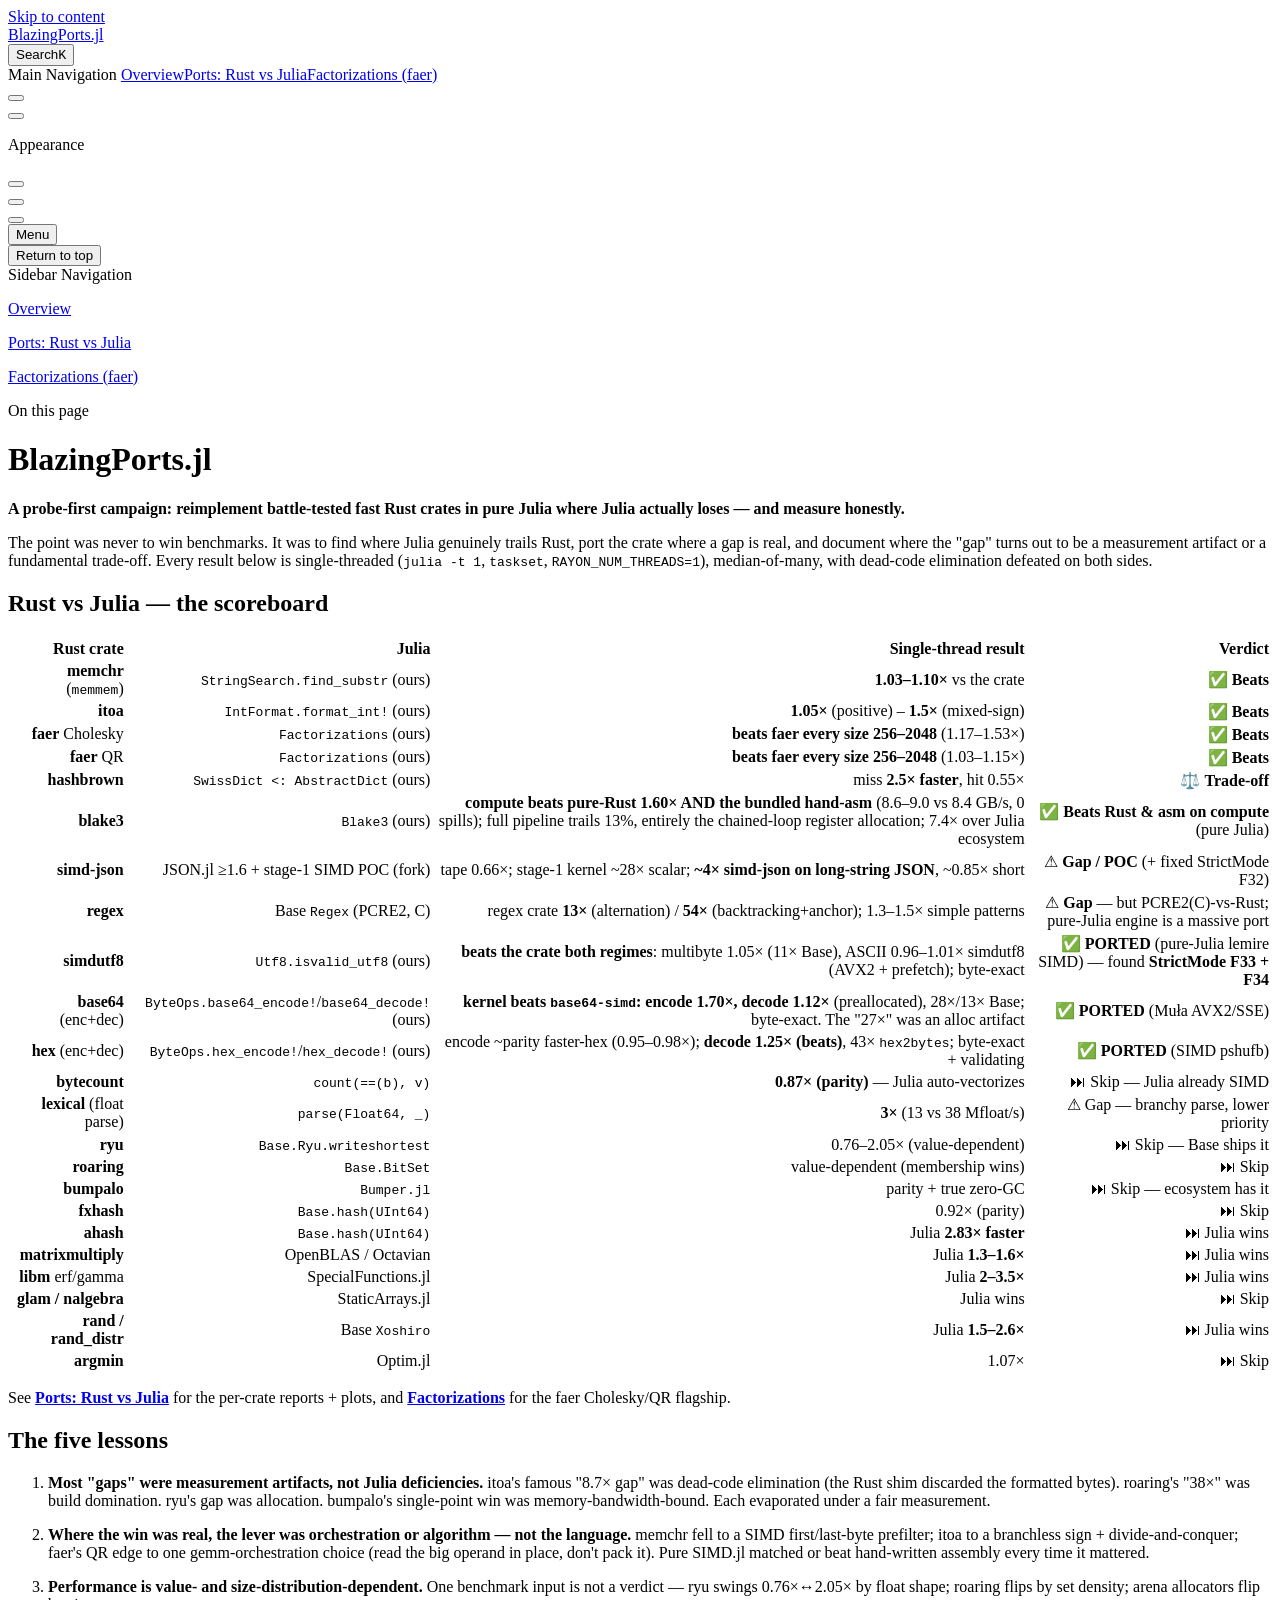
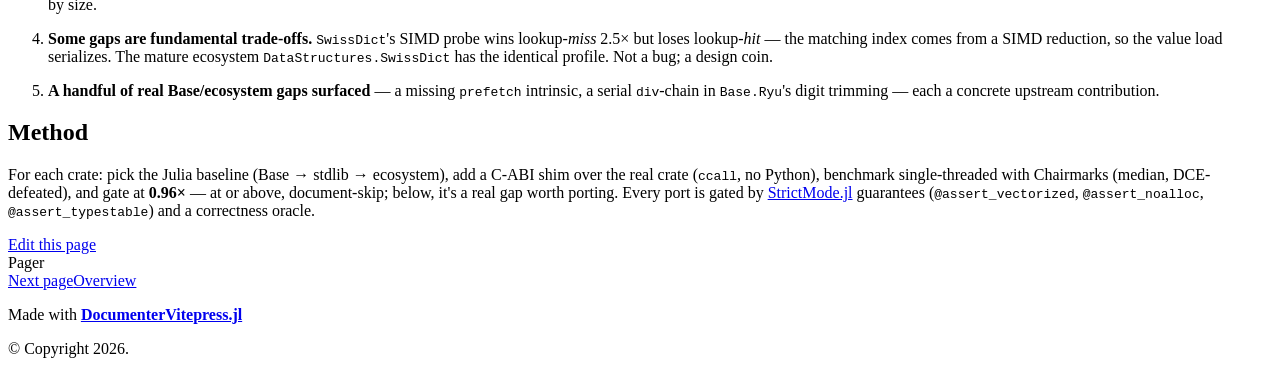
==== commit 76934bd4: "build based on 2a7b67a" ====
--- a/dev/index.html
+++ b/dev/index.html
@@ -9,19 +9,19 @@
     <link rel="preload stylesheet" href="/BlazingPorts.jl/dev/assets/style.jTizxPRQ.css" as="style">
     <link rel="preload stylesheet" href="/BlazingPorts.jl/dev/vp-icons.css" as="style">
     
-    <script type="module" src="/BlazingPorts.jl/dev/assets/app.DFdRRw3T.js"></script>
+    <script type="module" src="/BlazingPorts.jl/dev/assets/app.CuAQjsaU.js"></script>
     <link rel="preload" href="/BlazingPorts.jl/dev/assets/inter-roman-latin.Di8DUHzh.woff2" as="font" type="font/woff2" crossorigin="">
-    <link rel="modulepreload" href="/BlazingPorts.jl/dev/assets/chunks/theme.DDTXS2JK.js">
+    <link rel="modulepreload" href="/BlazingPorts.jl/dev/assets/chunks/theme.U3nSgYn2.js">
     <link rel="modulepreload" href="/BlazingPorts.jl/dev/assets/chunks/framework.CM4_JsDt.js">
-    <link rel="modulepreload" href="/BlazingPorts.jl/dev/assets/index.md.CFWZklVe.lean.js">
+    <link rel="modulepreload" href="/BlazingPorts.jl/dev/assets/index.md.CmrKJISv.lean.js">
     <script src="/BlazingPorts.jl/versions.js"></script>
     <script src="/BlazingPorts.jl/dev/siteinfo.js"></script>
     <script id="check-dark-mode">(()=>{const e=localStorage.getItem("vitepress-theme-appearance")||"auto",a=window.matchMedia("(prefers-color-scheme: dark)").matches;(!e||e==="auto"?a:e==="dark")&&document.documentElement.classList.add("dark")})();</script>
     <script id="check-mac-os">document.documentElement.classList.toggle("mac",/Mac|iPhone|iPod|iPad/i.test(navigator.platform));</script>
   </head>
   <body>
-    <div id="app"><div class="Layout" data-v-a9a9e638><!--[--><!--]--><!--[--><span tabindex="-1" data-v-492508fc></span><a href="#VPContent" class="VPSkipLink visually-hidden" data-v-492508fc>Skip to content</a><!--]--><!----><header class="VPNav" data-v-a9a9e638 data-v-f1e365da><div class="VPNavBar" data-v-f1e365da data-v-822684d1><div class="wrapper" data-v-822684d1><div class="container" data-v-822684d1><div class="title" data-v-822684d1><div class="VPNavBarTitle has-sidebar" data-v-822684d1 data-v-0f4f798b><a class="title" href="/BlazingPorts.jl/dev/" data-v-0f4f798b><!--[--><!--]--><!----><span data-v-0f4f798b>BlazingPorts.jl</span><!--[--><!--]--></a></div></div><div class="content" data-v-822684d1><div class="content-body" data-v-822684d1><!--[--><!--[--><!--[--><!----><!--]--><!--]--><!--]--><div class="VPNavBarSearch search" data-v-822684d1><!--[--><!----><div id="local-search"><button type="button" class="DocSearch DocSearch-Button" aria-label="Search"><span class="DocSearch-Button-Container"><span class="vp-icon DocSearch-Search-Icon"></span><span class="DocSearch-Button-Placeholder">Search</span></span><span class="DocSearch-Button-Keys"><kbd class="DocSearch-Button-Key"></kbd><kbd class="DocSearch-Button-Key">K</kbd></span></button></div><!--]--></div><nav aria-labelledby="main-nav-aria-label" class="VPNavBarMenu menu" data-v-822684d1 data-v-e6d46098><span id="main-nav-aria-label" class="visually-hidden" data-v-e6d46098> Main Navigation </span><!--[--><!--[--><a class="VPLink link VPNavBarMenuLink" href="/BlazingPorts.jl/dev/index" tabindex="0" data-v-e6d46098 data-v-956ec74c><!--[--><span data-v-956ec74c>Overview</span><!--]--></a><!--]--><!--[--><a class="VPLink link VPNavBarMenuLink" href="/BlazingPorts.jl/dev/ports" tabindex="0" data-v-e6d46098 data-v-956ec74c><!--[--><span data-v-956ec74c>Ports: Rust vs Julia</span><!--]--></a><!--]--><!--[--><a class="VPLink link VPNavBarMenuLink" href="/BlazingPorts.jl/dev/factorizations" tabindex="0" data-v-e6d46098 data-v-956ec74c><!--[--><span data-v-956ec74c>Factorizations (faer)</span><!--]--></a><!--]--><!--[--><!----><!--]--><!--]--></nav><!----><div class="VPNavBarAppearance appearance" data-v-822684d1 data-v-af096f4a><button class="VPSwitch VPSwitchAppearance" type="button" role="switch" title aria-checked="false" data-v-af096f4a data-v-e40a8bb6 data-v-4a1c76db><span class="check" data-v-4a1c76db><span class="icon" data-v-4a1c76db><!--[--><span class="vpi-sun sun" data-v-e40a8bb6></span><span class="vpi-moon moon" data-v-e40a8bb6></span><!--]--></span></span></button></div><div class="VPSocialLinks VPNavBarSocialLinks social-links" data-v-822684d1 data-v-164c457f data-v-ee7a9424><!--[--><a class="VPSocialLink no-icon" href="https://github.com/el-oso/BlazingPorts.jl" aria-label="github" target="_blank" rel="noopener" data-v-ee7a9424 data-v-d26d30cb><span class="vpi-social-github"></span></a><!--]--></div><div class="VPFlyout VPNavBarExtra extra" data-v-822684d1 data-v-925effce data-v-04f5c5e9><button type="button" class="button" aria-haspopup="true" aria-expanded="false" aria-label="extra navigation" data-v-04f5c5e9><span class="vpi-more-horizontal icon" data-v-04f5c5e9></span></button><div class="menu" data-v-04f5c5e9><div class="VPMenu" data-v-04f5c5e9 data-v-7dd3104a><!----><!--[--><!--[--><!----><div class="group" data-v-925effce><div class="item appearance" data-v-925effce><p class="label" data-v-925effce>Appearance</p><div class="appearance-action" data-v-925effce><button class="VPSwitch VPSwitchAppearance" type="button" role="switch" title aria-checked="false" data-v-925effce data-v-e40a8bb6 data-v-4a1c76db><span class="check" data-v-4a1c76db><span class="icon" data-v-4a1c76db><!--[--><span class="vpi-sun sun" data-v-e40a8bb6></span><span class="vpi-moon moon" data-v-e40a8bb6></span><!--]--></span></span></button></div></div></div><div class="group" data-v-925effce><div class="item social-links" data-v-925effce><div class="VPSocialLinks social-links-list" data-v-925effce data-v-ee7a9424><!--[--><a class="VPSocialLink no-icon" href="https://github.com/el-oso/BlazingPorts.jl" aria-label="github" target="_blank" rel="noopener" data-v-ee7a9424 data-v-d26d30cb><span class="vpi-social-github"></span></a><!--]--></div></div></div><!--]--><!--]--></div></div></div><!--[--><!--[--><!--[--><div class="VPFlyout VPNolebaseEnhancedReadabilitiesMenu VPNolebaseEnhancedReadabilitiesMenuFlyout" aria-label="Enhanced Readability" role="menuitem" data-v-04f5c5e9><button type="button" class="button" aria-haspopup="true" aria-expanded="false" data-v-04f5c5e9><span class="text" data-v-04f5c5e9><span class="i-icon-park-outline:book-open option-icon" data-v-04f5c5e9></span><!----><span class="vpi-chevron-down text-icon" data-v-04f5c5e9></span></span></button><div class="menu" data-v-04f5c5e9><div class="VPMenu" data-v-04f5c5e9 data-v-7dd3104a><!----><!--[--><!--]--></div></div></div><!--]--><!--]--><!--]--><button type="button" class="VPNavBarHamburger hamburger" aria-label="mobile navigation" aria-expanded="false" aria-controls="VPNavScreen" data-v-822684d1 data-v-5dea55bf><span class="container" data-v-5dea55bf><span class="top" data-v-5dea55bf></span><span class="middle" data-v-5dea55bf></span><span class="bottom" data-v-5dea55bf></span></span></button></div></div></div></div><div class="divider" data-v-822684d1><div class="divider-line" data-v-822684d1></div></div></div><!----></header><div class="VPLocalNav has-sidebar empty" data-v-a9a9e638 data-v-070ab83d><div class="container" data-v-070ab83d><button class="menu" aria-expanded="false" aria-controls="VPSidebarNav" data-v-070ab83d><span class="vpi-align-left menu-icon" data-v-070ab83d></span><span class="menu-text" data-v-070ab83d>Menu</span></button><div class="VPLocalNavOutlineDropdown" style="--vp-vh:0px;" data-v-070ab83d data-v-168ddf5d><button data-v-168ddf5d>Return to top</button><!----></div></div></div><aside class="VPSidebar" data-v-a9a9e638 data-v-18756405><div class="curtain" data-v-18756405></div><nav class="nav" id="VPSidebarNav" aria-labelledby="sidebar-aria-label" tabindex="-1" data-v-18756405><span class="visually-hidden" id="sidebar-aria-label" data-v-18756405> Sidebar Navigation </span><!--[--><!--]--><!--[--><div class="no-transition group" data-v-9e426adc><section class="VPSidebarItem level-0" data-v-9e426adc data-v-a4b0d9bf><!----><div class="items" data-v-a4b0d9bf><!--[--><div class="VPSidebarItem level-1 is-link" data-v-a4b0d9bf><div class="item" data-v-a4b0d9bf><div class="indicator" data-v-a4b0d9bf></div><a class="VPLink link link" href="/BlazingPorts.jl/dev/index" data-v-a4b0d9bf><!--[--><p class="text" data-v-a4b0d9bf>Overview</p><!--]--></a><!----></div><!----></div><div class="VPSidebarItem level-1 is-link" data-v-a4b0d9bf><div class="item" data-v-a4b0d9bf><div class="indicator" data-v-a4b0d9bf></div><a class="VPLink link link" href="/BlazingPorts.jl/dev/ports" data-v-a4b0d9bf><!--[--><p class="text" data-v-a4b0d9bf>Ports: Rust vs Julia</p><!--]--></a><!----></div><!----></div><div class="VPSidebarItem level-1 is-link" data-v-a4b0d9bf><div class="item" data-v-a4b0d9bf><div class="indicator" data-v-a4b0d9bf></div><a class="VPLink link link" href="/BlazingPorts.jl/dev/factorizations" data-v-a4b0d9bf><!--[--><p class="text" data-v-a4b0d9bf>Factorizations (faer)</p><!--]--></a><!----></div><!----></div><!--]--></div></section></div><!--]--><!--[--><!--]--></nav></aside><div class="VPContent has-sidebar" id="VPContent" data-v-a9a9e638 data-v-91765379><div class="VPDoc has-sidebar has-aside" data-v-91765379 data-v-83890dd9><!--[--><!--]--><div class="container" data-v-83890dd9><div class="aside" data-v-83890dd9><div class="aside-curtain" data-v-83890dd9></div><div class="aside-container" data-v-83890dd9><div class="aside-content" data-v-83890dd9><div class="VPDocAside" data-v-83890dd9 data-v-6d7b3c46><!--[--><!--]--><!--[--><!--]--><nav aria-labelledby="doc-outline-aria-label" class="VPDocAsideOutline" data-v-6d7b3c46 data-v-b38bf2ff><div class="content" data-v-b38bf2ff><div class="outline-marker" data-v-b38bf2ff></div><div aria-level="2" class="outline-title" id="doc-outline-aria-label" role="heading" data-v-b38bf2ff>On this page</div><ul class="VPDocOutlineItem root" data-v-b38bf2ff data-v-3f927ebe><!--[--><!--]--></ul></div></nav><!--[--><!--]--><div class="spacer" data-v-6d7b3c46></div><!--[--><!--]--><!----><!--[--><!--]--><!--[--><!--]--></div></div></div></div><div class="content" data-v-83890dd9><div class="content-container" data-v-83890dd9><!--[--><!--]--><main class="main" data-v-83890dd9><div style="position:relative;" class="vp-doc _BlazingPorts_jl_dev_" data-v-83890dd9><div><h1 id="BlazingPorts.jl" tabindex="-1">BlazingPorts.jl <a class="header-anchor" href="#BlazingPorts.jl" aria-label="Permalink to &quot;BlazingPorts.jl {#BlazingPorts.jl}&quot;">​</a></h1><p><strong>A probe-first campaign: reimplement battle-tested fast Rust crates in pure Julia where Julia actually loses — and measure honestly.</strong></p><p>The point was never to win benchmarks. It was to find where Julia genuinely trails Rust, port the crate where a gap is real, and document where the &quot;gap&quot; turns out to be a measurement artifact or a fundamental trade-off. Every result below is single-threaded (<code>julia -t 1</code>, <code>taskset</code>, <code>RAYON_NUM_THREADS=1</code>), median-of-many, with dead-code elimination defeated on both sides.</p><h2 id="Rust-vs-Julia-—-the-scoreboard" tabindex="-1">Rust vs Julia — the scoreboard <a class="header-anchor" href="#Rust-vs-Julia-—-the-scoreboard" aria-label="Permalink to &quot;Rust vs Julia — the scoreboard {#Rust-vs-Julia-—-the-scoreboard}&quot;">​</a></h2><table tabindex="0"><thead><tr><th style="text-align:right;">Rust crate</th><th style="text-align:right;">Julia</th><th style="text-align:right;">Single-thread result</th><th style="text-align:right;">Verdict</th></tr></thead><tbody><tr><td style="text-align:right;"><strong>memchr</strong> (<code>memmem</code>)</td><td style="text-align:right;"><code>StringSearch.find_substr</code> (ours)</td><td style="text-align:right;"><strong>1.03–1.10×</strong> vs the crate</td><td style="text-align:right;">✅ <strong>Beats</strong></td></tr><tr><td style="text-align:right;"><strong>itoa</strong></td><td style="text-align:right;"><code>IntFormat.format_int!</code> (ours)</td><td style="text-align:right;"><strong>1.05×</strong> (positive) – <strong>1.5×</strong> (mixed-sign)</td><td style="text-align:right;">✅ <strong>Beats</strong></td></tr><tr><td style="text-align:right;"><strong>faer</strong> Cholesky</td><td style="text-align:right;"><code>Factorizations</code> (ours)</td><td style="text-align:right;"><strong>beats faer every size 256–2048</strong> (1.17–1.53×)</td><td style="text-align:right;">✅ <strong>Beats</strong></td></tr><tr><td style="text-align:right;"><strong>faer</strong> QR</td><td style="text-align:right;"><code>Factorizations</code> (ours)</td><td style="text-align:right;"><strong>beats faer every size 256–2048</strong> (1.03–1.15×)</td><td style="text-align:right;">✅ <strong>Beats</strong></td></tr><tr><td style="text-align:right;"><strong>hashbrown</strong></td><td style="text-align:right;"><code>SwissDict &lt;: AbstractDict</code> (ours)</td><td style="text-align:right;">miss <strong>2.5× faster</strong>, hit 0.55×</td><td style="text-align:right;">⚖️ <strong>Trade-off</strong></td></tr><tr><td style="text-align:right;"><strong>blake3</strong></td><td style="text-align:right;"><code>Blake3</code> (ours)</td><td style="text-align:right;"><strong>compute beats pure-Rust 1.60× AND the bundled hand-asm</strong> (8.6–9.0 vs 8.4 GB/s, 0 spills); full pipeline trails 13%, entirely the chained-loop register allocation; 7.4× over Julia ecosystem</td><td style="text-align:right;">✅ <strong>Beats Rust &amp; asm on compute</strong> (pure Julia)</td></tr><tr><td style="text-align:right;"><strong>simd-json</strong></td><td style="text-align:right;">JSON.jl ≥1.6 + stage-1 SIMD POC (fork)</td><td style="text-align:right;">tape 0.66×; stage-1 kernel ~28× scalar; <strong>~4× simd-json on long-string JSON</strong>, ~0.85× short</td><td style="text-align:right;">⚠ <strong>Gap / POC</strong> (+ fixed StrictMode F32)</td></tr><tr><td style="text-align:right;"><strong>regex</strong></td><td style="text-align:right;">Base <code>Regex</code> (PCRE2, C)</td><td style="text-align:right;">regex crate <strong>13×</strong> (alternation) / <strong>54×</strong> (backtracking+anchor); 1.3–1.5× simple patterns</td><td style="text-align:right;">⚠ <strong>Gap</strong> — but PCRE2(C)-vs-Rust; pure-Julia engine is a massive port</td></tr><tr><td style="text-align:right;"><strong>simdutf8</strong></td><td style="text-align:right;"><code>Utf8.isvalid_utf8</code> (ours)</td><td style="text-align:right;"><strong>beats the crate both regimes</strong>: multibyte 1.05× (11× Base), ASCII 0.96–1.01× simdutf8 (AVX2 + prefetch); byte-exact</td><td style="text-align:right;">✅ <strong>PORTED</strong> (pure-Julia lemire SIMD) — found <strong>StrictMode F33 + F34</strong></td></tr><tr><td style="text-align:right;"><strong>base64</strong> (encode)</td><td style="text-align:right;"><code>ByteOps.base64_encode!</code> (ours)</td><td style="text-align:right;"><strong>kernel beats <code>base64-simd</code> 1.71×</strong> (20.1 vs 11.8, preallocated), 15× Base; byte-exact. The &quot;27×&quot; was an alloc artifact</td><td style="text-align:right;">✅ <strong>PORTED</strong> (AVX2 Muła) — decode/hex next</td></tr><tr><td style="text-align:right;"><strong>hex</strong> (enc+dec)</td><td style="text-align:right;"><code>ByteOps.hex_encode!</code>/<code>hex_decode!</code> (ours)</td><td style="text-align:right;">encode ~parity faster-hex (0.95–0.98×); <strong>decode 1.25× (beats)</strong>, 43× <code>hex2bytes</code>; byte-exact + validating</td><td style="text-align:right;">✅ <strong>PORTED</strong> (SIMD pshufb)</td></tr><tr><td style="text-align:right;"><strong>bytecount</strong></td><td style="text-align:right;"><code>count(==(b), v)</code></td><td style="text-align:right;"><strong>0.87× (parity)</strong> — Julia auto-vectorizes</td><td style="text-align:right;">⏭ Skip — Julia already SIMD</td></tr><tr><td style="text-align:right;"><strong>lexical</strong> (float parse)</td><td style="text-align:right;"><code>parse(Float64, _)</code></td><td style="text-align:right;"><strong>3×</strong> (13 vs 38 Mfloat/s)</td><td style="text-align:right;">⚠ Gap — branchy parse, lower priority</td></tr><tr><td style="text-align:right;"><strong>ryu</strong></td><td style="text-align:right;"><code>Base.Ryu.writeshortest</code></td><td style="text-align:right;">0.76–2.05× (value-dependent)</td><td style="text-align:right;">⏭ Skip — Base ships it</td></tr><tr><td style="text-align:right;"><strong>roaring</strong></td><td style="text-align:right;"><code>Base.BitSet</code></td><td style="text-align:right;">value-dependent (membership wins)</td><td style="text-align:right;">⏭ Skip</td></tr><tr><td style="text-align:right;"><strong>bumpalo</strong></td><td style="text-align:right;"><code>Bumper.jl</code></td><td style="text-align:right;">parity + true zero-GC</td><td style="text-align:right;">⏭ Skip — ecosystem has it</td></tr><tr><td style="text-align:right;"><strong>fxhash</strong></td><td style="text-align:right;"><code>Base.hash(UInt64)</code></td><td style="text-align:right;">0.92× (parity)</td><td style="text-align:right;">⏭ Skip</td></tr><tr><td style="text-align:right;"><strong>ahash</strong></td><td style="text-align:right;"><code>Base.hash(UInt64)</code></td><td style="text-align:right;">Julia <strong>2.83× faster</strong></td><td style="text-align:right;">⏭ Julia wins</td></tr><tr><td style="text-align:right;"><strong>matrixmultiply</strong></td><td style="text-align:right;">OpenBLAS / Octavian</td><td style="text-align:right;">Julia <strong>1.3–1.6×</strong></td><td style="text-align:right;">⏭ Julia wins</td></tr><tr><td style="text-align:right;"><strong>libm</strong> erf/gamma</td><td style="text-align:right;">SpecialFunctions.jl</td><td style="text-align:right;">Julia <strong>2–3.5×</strong></td><td style="text-align:right;">⏭ Julia wins</td></tr><tr><td style="text-align:right;"><strong>glam / nalgebra</strong></td><td style="text-align:right;">StaticArrays.jl</td><td style="text-align:right;">Julia wins</td><td style="text-align:right;">⏭ Skip</td></tr><tr><td style="text-align:right;"><strong>rand / rand_distr</strong></td><td style="text-align:right;">Base <code>Xoshiro</code></td><td style="text-align:right;">Julia <strong>1.5–2.6×</strong></td><td style="text-align:right;">⏭ Julia wins</td></tr><tr><td style="text-align:right;"><strong>argmin</strong></td><td style="text-align:right;">Optim.jl</td><td style="text-align:right;">1.07×</td><td style="text-align:right;">⏭ Skip</td></tr></tbody></table><p>See <strong><a href="./ports">Ports: Rust vs Julia</a></strong> for the per-crate reports + plots, and <strong><a href="./factorizations">Factorizations</a></strong> for the faer Cholesky/QR flagship.</p><h2 id="The-five-lessons" tabindex="-1">The five lessons <a class="header-anchor" href="#The-five-lessons" aria-label="Permalink to &quot;The five lessons {#The-five-lessons}&quot;">​</a></h2><ol><li><p><strong>Most &quot;gaps&quot; were measurement artifacts, not Julia deficiencies.</strong> itoa&#39;s famous &quot;8.7× gap&quot; was dead-code elimination (the Rust shim discarded the formatted bytes). roaring&#39;s &quot;38×&quot; was build domination. ryu&#39;s gap was allocation. bumpalo&#39;s single-point win was memory-bandwidth-bound. Each evaporated under a fair measurement.</p></li><li><p><strong>Where the win was real, the lever was orchestration or algorithm — not the language.</strong> memchr fell to a SIMD first/last-byte prefilter; itoa to a branchless sign + divide-and-conquer; faer&#39;s QR edge to one gemm-orchestration choice (read the big operand in place, don&#39;t pack it). Pure SIMD.jl matched or beat hand-written assembly every time it mattered.</p></li><li><p><strong>Performance is value- and size-distribution-dependent.</strong> One benchmark input is not a verdict — ryu swings 0.76×↔2.05× by float shape; roaring flips by set density; arena allocators flip by size.</p></li><li><p><strong>Some gaps are fundamental trade-offs.</strong> <code>SwissDict</code>&#39;s SIMD probe wins lookup-<em>miss</em> 2.5× but loses lookup-<em>hit</em> — the matching index comes from a SIMD reduction, so the value load serializes. The mature ecosystem <code>DataStructures.SwissDict</code> has the identical profile. Not a bug; a design coin.</p></li><li><p><strong>A handful of real Base/ecosystem gaps surfaced</strong> — a missing <code>prefetch</code> intrinsic, a serial <code>div</code>-chain in <code>Base.Ryu</code>&#39;s digit trimming — each a concrete upstream contribution.</p></li></ol><h2 id="Method" tabindex="-1">Method <a class="header-anchor" href="#Method" aria-label="Permalink to &quot;Method {#Method}&quot;">​</a></h2><p>For each crate: pick the Julia baseline (Base → stdlib → ecosystem), add a C-ABI shim over the real crate (<code>ccall</code>, no Python), benchmark single-threaded with Chairmarks (median, DCE-defeated), and gate at <strong>0.96×</strong> — at or above, document-skip; below, it&#39;s a real gap worth porting. Every port is gated by <a href="https://github.com/el-oso/StrictMode.jl" target="_blank" rel="noreferrer">StrictMode.jl</a> guarantees (<code>@assert_vectorized</code>, <code>@assert_noalloc</code>, <code>@assert_typestable</code>) and a correctness oracle.</p></div></div></main><footer class="VPDocFooter" data-v-83890dd9 data-v-4f9813fa><!--[--><!--]--><div class="edit-info" data-v-4f9813fa><div class="edit-link" data-v-4f9813fa><a class="VPLink link vp-external-link-icon no-icon edit-link-button" href="https://https://github.com/el-oso/BlazingPorts.jl/edit/master/docs/src/index.md" target="_blank" rel="noreferrer" data-v-4f9813fa><!--[--><span class="vpi-square-pen edit-link-icon" data-v-4f9813fa></span> Edit this page<!--]--></a></div><!----></div><nav class="prev-next" aria-labelledby="doc-footer-aria-label" data-v-4f9813fa><span class="visually-hidden" id="doc-footer-aria-label" data-v-4f9813fa>Pager</span><div class="pager" data-v-4f9813fa><!----></div><div class="pager" data-v-4f9813fa><a class="VPLink link pager-link next" href="/BlazingPorts.jl/dev/index" data-v-4f9813fa><!--[--><span class="desc" data-v-4f9813fa>Next page</span><span class="title" data-v-4f9813fa>Overview</span><!--]--></a></div></nav></footer><!--[--><!--]--></div></div></div><!--[--><!--]--></div></div><footer class="VPFooter has-sidebar" data-v-a9a9e638 data-v-c970a860><div class="container" data-v-c970a860><p class="message" data-v-c970a860>Made with <a href="https://luxdl.github.io/DocumenterVitepress.jl/dev/" target="_blank"><strong>DocumenterVitepress.jl</strong></a><br></p><p class="copyright" data-v-c970a860>© Copyright 2026.</p></div></footer><!--[--><!--]--></div></div>
-    <script>window.__VP_HASH_MAP__=JSON.parse("{\"factorizations.md\":\"1Nj9IElx\",\"index.md\":\"CFWZklVe\",\"ports.md\":\"D8xgOyfM\"}");window.__VP_SITE_DATA__=JSON.parse("{\"lang\":\"en-US\",\"dir\":\"ltr\",\"title\":\"BlazingPorts.jl\",\"description\":\"Documentation for BlazingPorts.jl\",\"base\":\"/BlazingPorts.jl/dev/\",\"head\":[],\"router\":{\"prefetchLinks\":true},\"appearance\":true,\"themeConfig\":{\"outline\":\"deep\",\"search\":{\"provider\":\"local\",\"options\":{\"detailedView\":true}},\"nav\":[{\"text\":\"Overview\",\"link\":\"/index\"},{\"text\":\"Ports: Rust vs Julia\",\"link\":\"/ports\"},{\"text\":\"Factorizations (faer)\",\"link\":\"/factorizations\"},{\"component\":\"VersionPicker\"}],\"sidebar\":[{\"text\":\"Overview\",\"link\":\"/index\"},{\"text\":\"Ports: Rust vs Julia\",\"link\":\"/ports\"},{\"text\":\"Factorizations (faer)\",\"link\":\"/factorizations\"}],\"sidebarDrawer\":false,\"editLink\":{\"pattern\":\"https://https://github.com/el-oso/BlazingPorts.jl/edit/master/docs/src/:path\"},\"socialLinks\":[{\"icon\":\"github\",\"link\":\"https://github.com/el-oso/BlazingPorts.jl\"}],\"footer\":{\"message\":\"Made with <a href=\\\"https://luxdl.github.io/DocumenterVitepress.jl/dev/\\\" target=\\\"_blank\\\"><strong>DocumenterVitepress.jl</strong></a><br>\",\"copyright\":\"© Copyright 2026.\"}},\"locales\":{},\"scrollOffset\":134,\"cleanUrls\":true}");</script>
+    <div id="app"><div class="Layout" data-v-a9a9e638><!--[--><!--]--><!--[--><span tabindex="-1" data-v-492508fc></span><a href="#VPContent" class="VPSkipLink visually-hidden" data-v-492508fc>Skip to content</a><!--]--><!----><header class="VPNav" data-v-a9a9e638 data-v-f1e365da><div class="VPNavBar" data-v-f1e365da data-v-822684d1><div class="wrapper" data-v-822684d1><div class="container" data-v-822684d1><div class="title" data-v-822684d1><div class="VPNavBarTitle has-sidebar" data-v-822684d1 data-v-0f4f798b><a class="title" href="/BlazingPorts.jl/dev/" data-v-0f4f798b><!--[--><!--]--><!----><span data-v-0f4f798b>BlazingPorts.jl</span><!--[--><!--]--></a></div></div><div class="content" data-v-822684d1><div class="content-body" data-v-822684d1><!--[--><!--[--><!--[--><!----><!--]--><!--]--><!--]--><div class="VPNavBarSearch search" data-v-822684d1><!--[--><!----><div id="local-search"><button type="button" class="DocSearch DocSearch-Button" aria-label="Search"><span class="DocSearch-Button-Container"><span class="vp-icon DocSearch-Search-Icon"></span><span class="DocSearch-Button-Placeholder">Search</span></span><span class="DocSearch-Button-Keys"><kbd class="DocSearch-Button-Key"></kbd><kbd class="DocSearch-Button-Key">K</kbd></span></button></div><!--]--></div><nav aria-labelledby="main-nav-aria-label" class="VPNavBarMenu menu" data-v-822684d1 data-v-e6d46098><span id="main-nav-aria-label" class="visually-hidden" data-v-e6d46098> Main Navigation </span><!--[--><!--[--><a class="VPLink link VPNavBarMenuLink" href="/BlazingPorts.jl/dev/index" tabindex="0" data-v-e6d46098 data-v-956ec74c><!--[--><span data-v-956ec74c>Overview</span><!--]--></a><!--]--><!--[--><a class="VPLink link VPNavBarMenuLink" href="/BlazingPorts.jl/dev/ports" tabindex="0" data-v-e6d46098 data-v-956ec74c><!--[--><span data-v-956ec74c>Ports: Rust vs Julia</span><!--]--></a><!--]--><!--[--><a class="VPLink link VPNavBarMenuLink" href="/BlazingPorts.jl/dev/factorizations" tabindex="0" data-v-e6d46098 data-v-956ec74c><!--[--><span data-v-956ec74c>Factorizations (faer)</span><!--]--></a><!--]--><!--[--><!----><!--]--><!--]--></nav><!----><div class="VPNavBarAppearance appearance" data-v-822684d1 data-v-af096f4a><button class="VPSwitch VPSwitchAppearance" type="button" role="switch" title aria-checked="false" data-v-af096f4a data-v-e40a8bb6 data-v-4a1c76db><span class="check" data-v-4a1c76db><span class="icon" data-v-4a1c76db><!--[--><span class="vpi-sun sun" data-v-e40a8bb6></span><span class="vpi-moon moon" data-v-e40a8bb6></span><!--]--></span></span></button></div><div class="VPSocialLinks VPNavBarSocialLinks social-links" data-v-822684d1 data-v-164c457f data-v-ee7a9424><!--[--><a class="VPSocialLink no-icon" href="https://github.com/el-oso/BlazingPorts.jl" aria-label="github" target="_blank" rel="noopener" data-v-ee7a9424 data-v-d26d30cb><span class="vpi-social-github"></span></a><!--]--></div><div class="VPFlyout VPNavBarExtra extra" data-v-822684d1 data-v-925effce data-v-04f5c5e9><button type="button" class="button" aria-haspopup="true" aria-expanded="false" aria-label="extra navigation" data-v-04f5c5e9><span class="vpi-more-horizontal icon" data-v-04f5c5e9></span></button><div class="menu" data-v-04f5c5e9><div class="VPMenu" data-v-04f5c5e9 data-v-7dd3104a><!----><!--[--><!--[--><!----><div class="group" data-v-925effce><div class="item appearance" data-v-925effce><p class="label" data-v-925effce>Appearance</p><div class="appearance-action" data-v-925effce><button class="VPSwitch VPSwitchAppearance" type="button" role="switch" title aria-checked="false" data-v-925effce data-v-e40a8bb6 data-v-4a1c76db><span class="check" data-v-4a1c76db><span class="icon" data-v-4a1c76db><!--[--><span class="vpi-sun sun" data-v-e40a8bb6></span><span class="vpi-moon moon" data-v-e40a8bb6></span><!--]--></span></span></button></div></div></div><div class="group" data-v-925effce><div class="item social-links" data-v-925effce><div class="VPSocialLinks social-links-list" data-v-925effce data-v-ee7a9424><!--[--><a class="VPSocialLink no-icon" href="https://github.com/el-oso/BlazingPorts.jl" aria-label="github" target="_blank" rel="noopener" data-v-ee7a9424 data-v-d26d30cb><span class="vpi-social-github"></span></a><!--]--></div></div></div><!--]--><!--]--></div></div></div><!--[--><!--[--><!--[--><div class="VPFlyout VPNolebaseEnhancedReadabilitiesMenu VPNolebaseEnhancedReadabilitiesMenuFlyout" aria-label="Enhanced Readability" role="menuitem" data-v-04f5c5e9><button type="button" class="button" aria-haspopup="true" aria-expanded="false" data-v-04f5c5e9><span class="text" data-v-04f5c5e9><span class="i-icon-park-outline:book-open option-icon" data-v-04f5c5e9></span><!----><span class="vpi-chevron-down text-icon" data-v-04f5c5e9></span></span></button><div class="menu" data-v-04f5c5e9><div class="VPMenu" data-v-04f5c5e9 data-v-7dd3104a><!----><!--[--><!--]--></div></div></div><!--]--><!--]--><!--]--><button type="button" class="VPNavBarHamburger hamburger" aria-label="mobile navigation" aria-expanded="false" aria-controls="VPNavScreen" data-v-822684d1 data-v-5dea55bf><span class="container" data-v-5dea55bf><span class="top" data-v-5dea55bf></span><span class="middle" data-v-5dea55bf></span><span class="bottom" data-v-5dea55bf></span></span></button></div></div></div></div><div class="divider" data-v-822684d1><div class="divider-line" data-v-822684d1></div></div></div><!----></header><div class="VPLocalNav has-sidebar empty" data-v-a9a9e638 data-v-070ab83d><div class="container" data-v-070ab83d><button class="menu" aria-expanded="false" aria-controls="VPSidebarNav" data-v-070ab83d><span class="vpi-align-left menu-icon" data-v-070ab83d></span><span class="menu-text" data-v-070ab83d>Menu</span></button><div class="VPLocalNavOutlineDropdown" style="--vp-vh:0px;" data-v-070ab83d data-v-168ddf5d><button data-v-168ddf5d>Return to top</button><!----></div></div></div><aside class="VPSidebar" data-v-a9a9e638 data-v-18756405><div class="curtain" data-v-18756405></div><nav class="nav" id="VPSidebarNav" aria-labelledby="sidebar-aria-label" tabindex="-1" data-v-18756405><span class="visually-hidden" id="sidebar-aria-label" data-v-18756405> Sidebar Navigation </span><!--[--><!--]--><!--[--><div class="no-transition group" data-v-9e426adc><section class="VPSidebarItem level-0" data-v-9e426adc data-v-a4b0d9bf><!----><div class="items" data-v-a4b0d9bf><!--[--><div class="VPSidebarItem level-1 is-link" data-v-a4b0d9bf><div class="item" data-v-a4b0d9bf><div class="indicator" data-v-a4b0d9bf></div><a class="VPLink link link" href="/BlazingPorts.jl/dev/index" data-v-a4b0d9bf><!--[--><p class="text" data-v-a4b0d9bf>Overview</p><!--]--></a><!----></div><!----></div><div class="VPSidebarItem level-1 is-link" data-v-a4b0d9bf><div class="item" data-v-a4b0d9bf><div class="indicator" data-v-a4b0d9bf></div><a class="VPLink link link" href="/BlazingPorts.jl/dev/ports" data-v-a4b0d9bf><!--[--><p class="text" data-v-a4b0d9bf>Ports: Rust vs Julia</p><!--]--></a><!----></div><!----></div><div class="VPSidebarItem level-1 is-link" data-v-a4b0d9bf><div class="item" data-v-a4b0d9bf><div class="indicator" data-v-a4b0d9bf></div><a class="VPLink link link" href="/BlazingPorts.jl/dev/factorizations" data-v-a4b0d9bf><!--[--><p class="text" data-v-a4b0d9bf>Factorizations (faer)</p><!--]--></a><!----></div><!----></div><!--]--></div></section></div><!--]--><!--[--><!--]--></nav></aside><div class="VPContent has-sidebar" id="VPContent" data-v-a9a9e638 data-v-91765379><div class="VPDoc has-sidebar has-aside" data-v-91765379 data-v-83890dd9><!--[--><!--]--><div class="container" data-v-83890dd9><div class="aside" data-v-83890dd9><div class="aside-curtain" data-v-83890dd9></div><div class="aside-container" data-v-83890dd9><div class="aside-content" data-v-83890dd9><div class="VPDocAside" data-v-83890dd9 data-v-6d7b3c46><!--[--><!--]--><!--[--><!--]--><nav aria-labelledby="doc-outline-aria-label" class="VPDocAsideOutline" data-v-6d7b3c46 data-v-b38bf2ff><div class="content" data-v-b38bf2ff><div class="outline-marker" data-v-b38bf2ff></div><div aria-level="2" class="outline-title" id="doc-outline-aria-label" role="heading" data-v-b38bf2ff>On this page</div><ul class="VPDocOutlineItem root" data-v-b38bf2ff data-v-3f927ebe><!--[--><!--]--></ul></div></nav><!--[--><!--]--><div class="spacer" data-v-6d7b3c46></div><!--[--><!--]--><!----><!--[--><!--]--><!--[--><!--]--></div></div></div></div><div class="content" data-v-83890dd9><div class="content-container" data-v-83890dd9><!--[--><!--]--><main class="main" data-v-83890dd9><div style="position:relative;" class="vp-doc _BlazingPorts_jl_dev_" data-v-83890dd9><div><h1 id="BlazingPorts.jl" tabindex="-1">BlazingPorts.jl <a class="header-anchor" href="#BlazingPorts.jl" aria-label="Permalink to &quot;BlazingPorts.jl {#BlazingPorts.jl}&quot;">​</a></h1><p><strong>A probe-first campaign: reimplement battle-tested fast Rust crates in pure Julia where Julia actually loses — and measure honestly.</strong></p><p>The point was never to win benchmarks. It was to find where Julia genuinely trails Rust, port the crate where a gap is real, and document where the &quot;gap&quot; turns out to be a measurement artifact or a fundamental trade-off. Every result below is single-threaded (<code>julia -t 1</code>, <code>taskset</code>, <code>RAYON_NUM_THREADS=1</code>), median-of-many, with dead-code elimination defeated on both sides.</p><h2 id="Rust-vs-Julia-—-the-scoreboard" tabindex="-1">Rust vs Julia — the scoreboard <a class="header-anchor" href="#Rust-vs-Julia-—-the-scoreboard" aria-label="Permalink to &quot;Rust vs Julia — the scoreboard {#Rust-vs-Julia-—-the-scoreboard}&quot;">​</a></h2><table tabindex="0"><thead><tr><th style="text-align:right;">Rust crate</th><th style="text-align:right;">Julia</th><th style="text-align:right;">Single-thread result</th><th style="text-align:right;">Verdict</th></tr></thead><tbody><tr><td style="text-align:right;"><strong>memchr</strong> (<code>memmem</code>)</td><td style="text-align:right;"><code>StringSearch.find_substr</code> (ours)</td><td style="text-align:right;"><strong>1.03–1.10×</strong> vs the crate</td><td style="text-align:right;">✅ <strong>Beats</strong></td></tr><tr><td style="text-align:right;"><strong>itoa</strong></td><td style="text-align:right;"><code>IntFormat.format_int!</code> (ours)</td><td style="text-align:right;"><strong>1.05×</strong> (positive) – <strong>1.5×</strong> (mixed-sign)</td><td style="text-align:right;">✅ <strong>Beats</strong></td></tr><tr><td style="text-align:right;"><strong>faer</strong> Cholesky</td><td style="text-align:right;"><code>Factorizations</code> (ours)</td><td style="text-align:right;"><strong>beats faer every size 256–2048</strong> (1.17–1.53×)</td><td style="text-align:right;">✅ <strong>Beats</strong></td></tr><tr><td style="text-align:right;"><strong>faer</strong> QR</td><td style="text-align:right;"><code>Factorizations</code> (ours)</td><td style="text-align:right;"><strong>beats faer every size 256–2048</strong> (1.03–1.15×)</td><td style="text-align:right;">✅ <strong>Beats</strong></td></tr><tr><td style="text-align:right;"><strong>hashbrown</strong></td><td style="text-align:right;"><code>SwissDict &lt;: AbstractDict</code> (ours)</td><td style="text-align:right;">miss <strong>2.5× faster</strong>, hit 0.55×</td><td style="text-align:right;">⚖️ <strong>Trade-off</strong></td></tr><tr><td style="text-align:right;"><strong>blake3</strong></td><td style="text-align:right;"><code>Blake3</code> (ours)</td><td style="text-align:right;"><strong>compute beats pure-Rust 1.60× AND the bundled hand-asm</strong> (8.6–9.0 vs 8.4 GB/s, 0 spills); full pipeline trails 13%, entirely the chained-loop register allocation; 7.4× over Julia ecosystem</td><td style="text-align:right;">✅ <strong>Beats Rust &amp; asm on compute</strong> (pure Julia)</td></tr><tr><td style="text-align:right;"><strong>simd-json</strong></td><td style="text-align:right;">JSON.jl ≥1.6 + stage-1 SIMD POC (fork)</td><td style="text-align:right;">tape 0.66×; stage-1 kernel ~28× scalar; <strong>~4× simd-json on long-string JSON</strong>, ~0.85× short</td><td style="text-align:right;">⚠ <strong>Gap / POC</strong> (+ fixed StrictMode F32)</td></tr><tr><td style="text-align:right;"><strong>regex</strong></td><td style="text-align:right;">Base <code>Regex</code> (PCRE2, C)</td><td style="text-align:right;">regex crate <strong>13×</strong> (alternation) / <strong>54×</strong> (backtracking+anchor); 1.3–1.5× simple patterns</td><td style="text-align:right;">⚠ <strong>Gap</strong> — but PCRE2(C)-vs-Rust; pure-Julia engine is a massive port</td></tr><tr><td style="text-align:right;"><strong>simdutf8</strong></td><td style="text-align:right;"><code>Utf8.isvalid_utf8</code> (ours)</td><td style="text-align:right;"><strong>beats the crate both regimes</strong>: multibyte 1.05× (11× Base), ASCII 0.96–1.01× simdutf8 (AVX2 + prefetch); byte-exact</td><td style="text-align:right;">✅ <strong>PORTED</strong> (pure-Julia lemire SIMD) — found <strong>StrictMode F33 + F34</strong></td></tr><tr><td style="text-align:right;"><strong>base64</strong> (enc+dec)</td><td style="text-align:right;"><code>ByteOps.base64_encode!</code>/<code>base64_decode!</code> (ours)</td><td style="text-align:right;"><strong>kernel beats <code>base64-simd</code>: encode 1.70×, decode 1.12×</strong> (preallocated), 28×/13× Base; byte-exact. The &quot;27×&quot; was an alloc artifact</td><td style="text-align:right;">✅ <strong>PORTED</strong> (Muła AVX2/SSE)</td></tr><tr><td style="text-align:right;"><strong>hex</strong> (enc+dec)</td><td style="text-align:right;"><code>ByteOps.hex_encode!</code>/<code>hex_decode!</code> (ours)</td><td style="text-align:right;">encode ~parity faster-hex (0.95–0.98×); <strong>decode 1.25× (beats)</strong>, 43× <code>hex2bytes</code>; byte-exact + validating</td><td style="text-align:right;">✅ <strong>PORTED</strong> (SIMD pshufb)</td></tr><tr><td style="text-align:right;"><strong>bytecount</strong></td><td style="text-align:right;"><code>count(==(b), v)</code></td><td style="text-align:right;"><strong>0.87× (parity)</strong> — Julia auto-vectorizes</td><td style="text-align:right;">⏭ Skip — Julia already SIMD</td></tr><tr><td style="text-align:right;"><strong>lexical</strong> (float parse)</td><td style="text-align:right;"><code>parse(Float64, _)</code></td><td style="text-align:right;"><strong>3×</strong> (13 vs 38 Mfloat/s)</td><td style="text-align:right;">⚠ Gap — branchy parse, lower priority</td></tr><tr><td style="text-align:right;"><strong>ryu</strong></td><td style="text-align:right;"><code>Base.Ryu.writeshortest</code></td><td style="text-align:right;">0.76–2.05× (value-dependent)</td><td style="text-align:right;">⏭ Skip — Base ships it</td></tr><tr><td style="text-align:right;"><strong>roaring</strong></td><td style="text-align:right;"><code>Base.BitSet</code></td><td style="text-align:right;">value-dependent (membership wins)</td><td style="text-align:right;">⏭ Skip</td></tr><tr><td style="text-align:right;"><strong>bumpalo</strong></td><td style="text-align:right;"><code>Bumper.jl</code></td><td style="text-align:right;">parity + true zero-GC</td><td style="text-align:right;">⏭ Skip — ecosystem has it</td></tr><tr><td style="text-align:right;"><strong>fxhash</strong></td><td style="text-align:right;"><code>Base.hash(UInt64)</code></td><td style="text-align:right;">0.92× (parity)</td><td style="text-align:right;">⏭ Skip</td></tr><tr><td style="text-align:right;"><strong>ahash</strong></td><td style="text-align:right;"><code>Base.hash(UInt64)</code></td><td style="text-align:right;">Julia <strong>2.83× faster</strong></td><td style="text-align:right;">⏭ Julia wins</td></tr><tr><td style="text-align:right;"><strong>matrixmultiply</strong></td><td style="text-align:right;">OpenBLAS / Octavian</td><td style="text-align:right;">Julia <strong>1.3–1.6×</strong></td><td style="text-align:right;">⏭ Julia wins</td></tr><tr><td style="text-align:right;"><strong>libm</strong> erf/gamma</td><td style="text-align:right;">SpecialFunctions.jl</td><td style="text-align:right;">Julia <strong>2–3.5×</strong></td><td style="text-align:right;">⏭ Julia wins</td></tr><tr><td style="text-align:right;"><strong>glam / nalgebra</strong></td><td style="text-align:right;">StaticArrays.jl</td><td style="text-align:right;">Julia wins</td><td style="text-align:right;">⏭ Skip</td></tr><tr><td style="text-align:right;"><strong>rand / rand_distr</strong></td><td style="text-align:right;">Base <code>Xoshiro</code></td><td style="text-align:right;">Julia <strong>1.5–2.6×</strong></td><td style="text-align:right;">⏭ Julia wins</td></tr><tr><td style="text-align:right;"><strong>argmin</strong></td><td style="text-align:right;">Optim.jl</td><td style="text-align:right;">1.07×</td><td style="text-align:right;">⏭ Skip</td></tr></tbody></table><p>See <strong><a href="./ports">Ports: Rust vs Julia</a></strong> for the per-crate reports + plots, and <strong><a href="./factorizations">Factorizations</a></strong> for the faer Cholesky/QR flagship.</p><h2 id="The-five-lessons" tabindex="-1">The five lessons <a class="header-anchor" href="#The-five-lessons" aria-label="Permalink to &quot;The five lessons {#The-five-lessons}&quot;">​</a></h2><ol><li><p><strong>Most &quot;gaps&quot; were measurement artifacts, not Julia deficiencies.</strong> itoa&#39;s famous &quot;8.7× gap&quot; was dead-code elimination (the Rust shim discarded the formatted bytes). roaring&#39;s &quot;38×&quot; was build domination. ryu&#39;s gap was allocation. bumpalo&#39;s single-point win was memory-bandwidth-bound. Each evaporated under a fair measurement.</p></li><li><p><strong>Where the win was real, the lever was orchestration or algorithm — not the language.</strong> memchr fell to a SIMD first/last-byte prefilter; itoa to a branchless sign + divide-and-conquer; faer&#39;s QR edge to one gemm-orchestration choice (read the big operand in place, don&#39;t pack it). Pure SIMD.jl matched or beat hand-written assembly every time it mattered.</p></li><li><p><strong>Performance is value- and size-distribution-dependent.</strong> One benchmark input is not a verdict — ryu swings 0.76×↔2.05× by float shape; roaring flips by set density; arena allocators flip by size.</p></li><li><p><strong>Some gaps are fundamental trade-offs.</strong> <code>SwissDict</code>&#39;s SIMD probe wins lookup-<em>miss</em> 2.5× but loses lookup-<em>hit</em> — the matching index comes from a SIMD reduction, so the value load serializes. The mature ecosystem <code>DataStructures.SwissDict</code> has the identical profile. Not a bug; a design coin.</p></li><li><p><strong>A handful of real Base/ecosystem gaps surfaced</strong> — a missing <code>prefetch</code> intrinsic, a serial <code>div</code>-chain in <code>Base.Ryu</code>&#39;s digit trimming — each a concrete upstream contribution.</p></li></ol><h2 id="Method" tabindex="-1">Method <a class="header-anchor" href="#Method" aria-label="Permalink to &quot;Method {#Method}&quot;">​</a></h2><p>For each crate: pick the Julia baseline (Base → stdlib → ecosystem), add a C-ABI shim over the real crate (<code>ccall</code>, no Python), benchmark single-threaded with Chairmarks (median, DCE-defeated), and gate at <strong>0.96×</strong> — at or above, document-skip; below, it&#39;s a real gap worth porting. Every port is gated by <a href="https://github.com/el-oso/StrictMode.jl" target="_blank" rel="noreferrer">StrictMode.jl</a> guarantees (<code>@assert_vectorized</code>, <code>@assert_noalloc</code>, <code>@assert_typestable</code>) and a correctness oracle.</p></div></div></main><footer class="VPDocFooter" data-v-83890dd9 data-v-4f9813fa><!--[--><!--]--><div class="edit-info" data-v-4f9813fa><div class="edit-link" data-v-4f9813fa><a class="VPLink link vp-external-link-icon no-icon edit-link-button" href="https://https://github.com/el-oso/BlazingPorts.jl/edit/master/docs/src/index.md" target="_blank" rel="noreferrer" data-v-4f9813fa><!--[--><span class="vpi-square-pen edit-link-icon" data-v-4f9813fa></span> Edit this page<!--]--></a></div><!----></div><nav class="prev-next" aria-labelledby="doc-footer-aria-label" data-v-4f9813fa><span class="visually-hidden" id="doc-footer-aria-label" data-v-4f9813fa>Pager</span><div class="pager" data-v-4f9813fa><!----></div><div class="pager" data-v-4f9813fa><a class="VPLink link pager-link next" href="/BlazingPorts.jl/dev/index" data-v-4f9813fa><!--[--><span class="desc" data-v-4f9813fa>Next page</span><span class="title" data-v-4f9813fa>Overview</span><!--]--></a></div></nav></footer><!--[--><!--]--></div></div></div><!--[--><!--]--></div></div><footer class="VPFooter has-sidebar" data-v-a9a9e638 data-v-c970a860><div class="container" data-v-c970a860><p class="message" data-v-c970a860>Made with <a href="https://luxdl.github.io/DocumenterVitepress.jl/dev/" target="_blank"><strong>DocumenterVitepress.jl</strong></a><br></p><p class="copyright" data-v-c970a860>© Copyright 2026.</p></div></footer><!--[--><!--]--></div></div>
+    <script>window.__VP_HASH_MAP__=JSON.parse("{\"factorizations.md\":\"1Nj9IElx\",\"index.md\":\"CmrKJISv\",\"ports.md\":\"BX4FX9Qh\"}");window.__VP_SITE_DATA__=JSON.parse("{\"lang\":\"en-US\",\"dir\":\"ltr\",\"title\":\"BlazingPorts.jl\",\"description\":\"Documentation for BlazingPorts.jl\",\"base\":\"/BlazingPorts.jl/dev/\",\"head\":[],\"router\":{\"prefetchLinks\":true},\"appearance\":true,\"themeConfig\":{\"outline\":\"deep\",\"search\":{\"provider\":\"local\",\"options\":{\"detailedView\":true}},\"nav\":[{\"text\":\"Overview\",\"link\":\"/index\"},{\"text\":\"Ports: Rust vs Julia\",\"link\":\"/ports\"},{\"text\":\"Factorizations (faer)\",\"link\":\"/factorizations\"},{\"component\":\"VersionPicker\"}],\"sidebar\":[{\"text\":\"Overview\",\"link\":\"/index\"},{\"text\":\"Ports: Rust vs Julia\",\"link\":\"/ports\"},{\"text\":\"Factorizations (faer)\",\"link\":\"/factorizations\"}],\"sidebarDrawer\":false,\"editLink\":{\"pattern\":\"https://https://github.com/el-oso/BlazingPorts.jl/edit/master/docs/src/:path\"},\"socialLinks\":[{\"icon\":\"github\",\"link\":\"https://github.com/el-oso/BlazingPorts.jl\"}],\"footer\":{\"message\":\"Made with <a href=\\\"https://luxdl.github.io/DocumenterVitepress.jl/dev/\\\" target=\\\"_blank\\\"><strong>DocumenterVitepress.jl</strong></a><br>\",\"copyright\":\"© Copyright 2026.\"}},\"locales\":{},\"scrollOffset\":134,\"cleanUrls\":true}");</script>
     
   </body>
 </html>
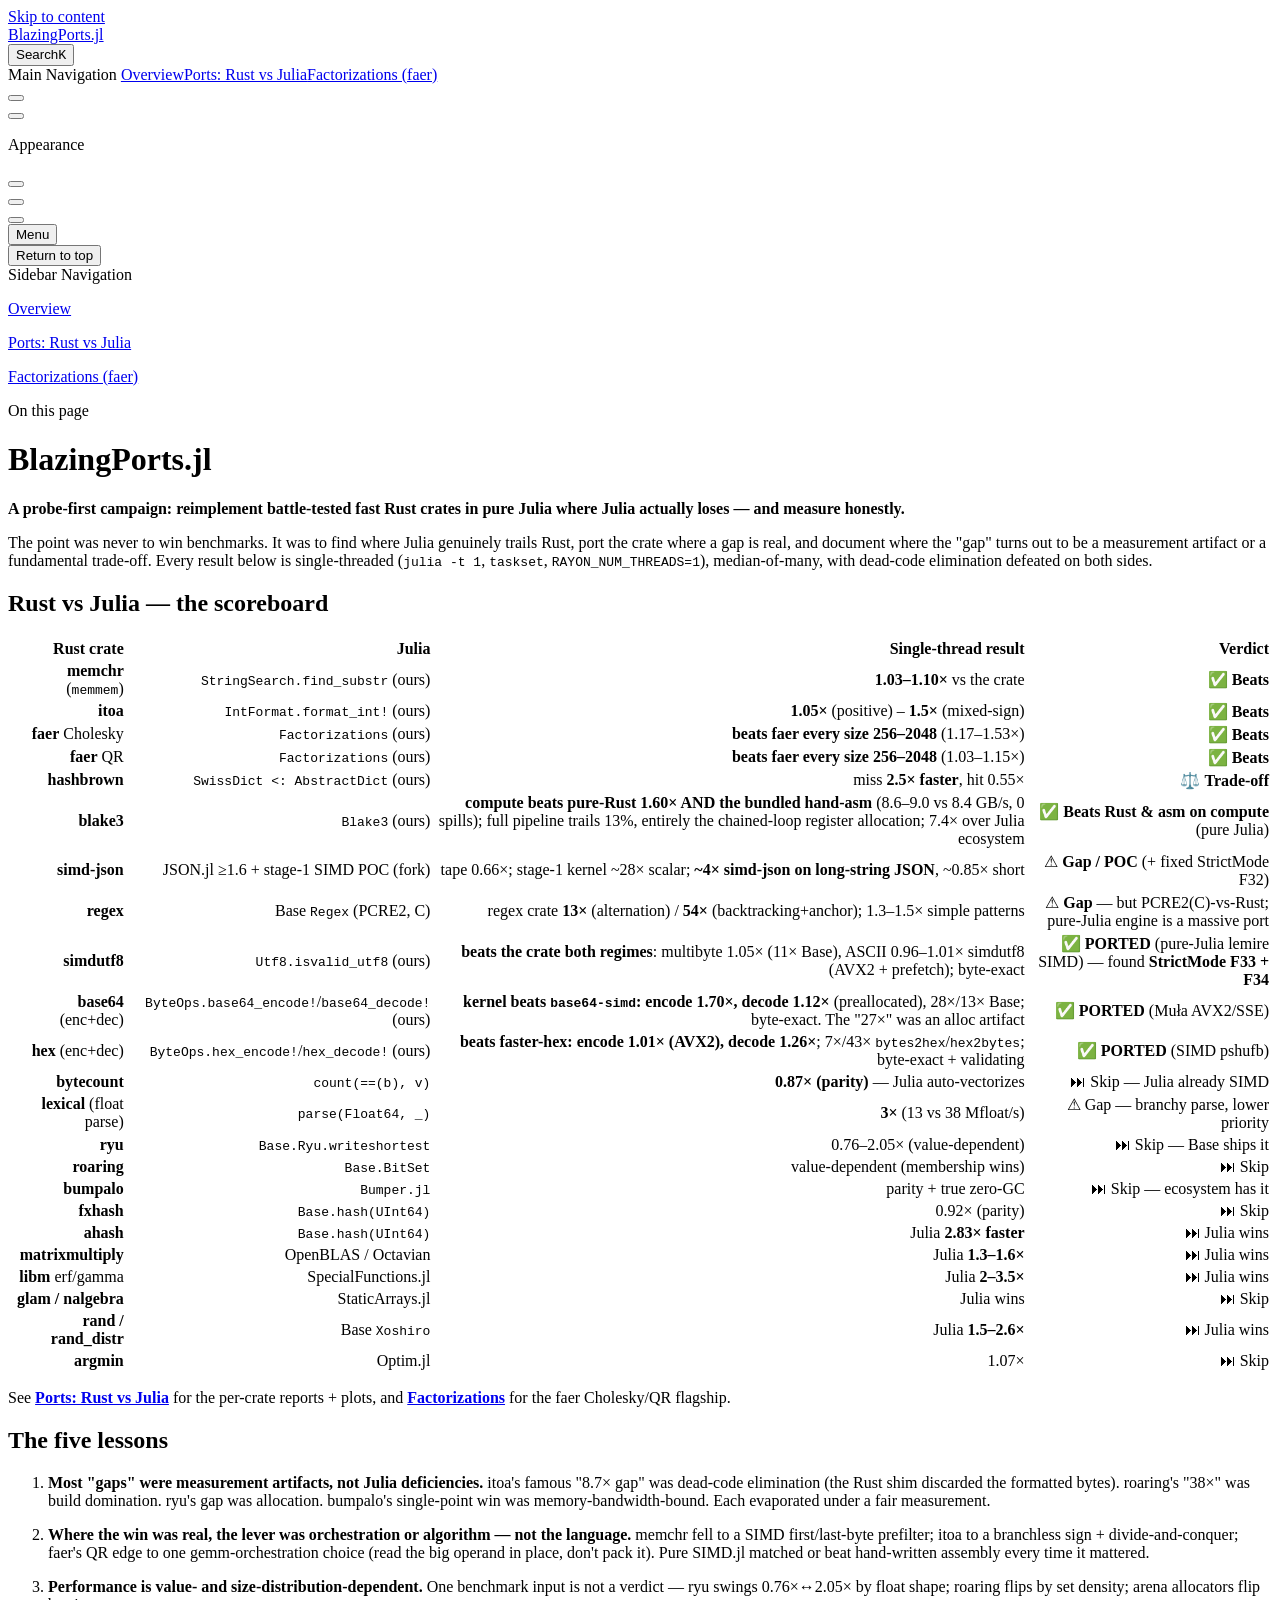
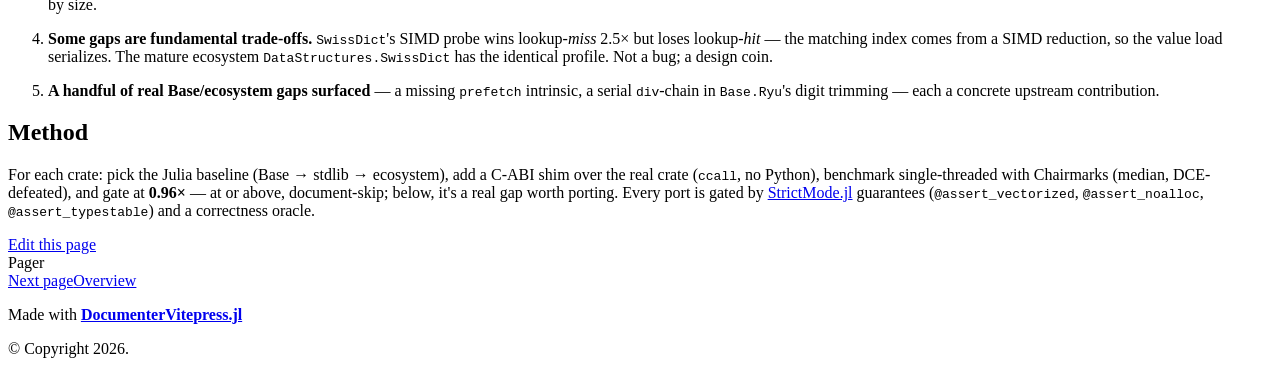
==== commit 50950988: "build based on bfff907" ====
--- a/dev/index.html
+++ b/dev/index.html
@@ -9,19 +9,19 @@
     <link rel="preload stylesheet" href="/BlazingPorts.jl/dev/assets/style.jTizxPRQ.css" as="style">
     <link rel="preload stylesheet" href="/BlazingPorts.jl/dev/vp-icons.css" as="style">
     
-    <script type="module" src="/BlazingPorts.jl/dev/assets/app.CuAQjsaU.js"></script>
+    <script type="module" src="/BlazingPorts.jl/dev/assets/app.C_qt26Nz.js"></script>
     <link rel="preload" href="/BlazingPorts.jl/dev/assets/inter-roman-latin.Di8DUHzh.woff2" as="font" type="font/woff2" crossorigin="">
-    <link rel="modulepreload" href="/BlazingPorts.jl/dev/assets/chunks/theme.U3nSgYn2.js">
+    <link rel="modulepreload" href="/BlazingPorts.jl/dev/assets/chunks/theme.CCLYEEMq.js">
     <link rel="modulepreload" href="/BlazingPorts.jl/dev/assets/chunks/framework.CM4_JsDt.js">
-    <link rel="modulepreload" href="/BlazingPorts.jl/dev/assets/index.md.CmrKJISv.lean.js">
+    <link rel="modulepreload" href="/BlazingPorts.jl/dev/assets/index.md.Cp25EL9P.lean.js">
     <script src="/BlazingPorts.jl/versions.js"></script>
     <script src="/BlazingPorts.jl/dev/siteinfo.js"></script>
     <script id="check-dark-mode">(()=>{const e=localStorage.getItem("vitepress-theme-appearance")||"auto",a=window.matchMedia("(prefers-color-scheme: dark)").matches;(!e||e==="auto"?a:e==="dark")&&document.documentElement.classList.add("dark")})();</script>
     <script id="check-mac-os">document.documentElement.classList.toggle("mac",/Mac|iPhone|iPod|iPad/i.test(navigator.platform));</script>
   </head>
   <body>
-    <div id="app"><div class="Layout" data-v-a9a9e638><!--[--><!--]--><!--[--><span tabindex="-1" data-v-492508fc></span><a href="#VPContent" class="VPSkipLink visually-hidden" data-v-492508fc>Skip to content</a><!--]--><!----><header class="VPNav" data-v-a9a9e638 data-v-f1e365da><div class="VPNavBar" data-v-f1e365da data-v-822684d1><div class="wrapper" data-v-822684d1><div class="container" data-v-822684d1><div class="title" data-v-822684d1><div class="VPNavBarTitle has-sidebar" data-v-822684d1 data-v-0f4f798b><a class="title" href="/BlazingPorts.jl/dev/" data-v-0f4f798b><!--[--><!--]--><!----><span data-v-0f4f798b>BlazingPorts.jl</span><!--[--><!--]--></a></div></div><div class="content" data-v-822684d1><div class="content-body" data-v-822684d1><!--[--><!--[--><!--[--><!----><!--]--><!--]--><!--]--><div class="VPNavBarSearch search" data-v-822684d1><!--[--><!----><div id="local-search"><button type="button" class="DocSearch DocSearch-Button" aria-label="Search"><span class="DocSearch-Button-Container"><span class="vp-icon DocSearch-Search-Icon"></span><span class="DocSearch-Button-Placeholder">Search</span></span><span class="DocSearch-Button-Keys"><kbd class="DocSearch-Button-Key"></kbd><kbd class="DocSearch-Button-Key">K</kbd></span></button></div><!--]--></div><nav aria-labelledby="main-nav-aria-label" class="VPNavBarMenu menu" data-v-822684d1 data-v-e6d46098><span id="main-nav-aria-label" class="visually-hidden" data-v-e6d46098> Main Navigation </span><!--[--><!--[--><a class="VPLink link VPNavBarMenuLink" href="/BlazingPorts.jl/dev/index" tabindex="0" data-v-e6d46098 data-v-956ec74c><!--[--><span data-v-956ec74c>Overview</span><!--]--></a><!--]--><!--[--><a class="VPLink link VPNavBarMenuLink" href="/BlazingPorts.jl/dev/ports" tabindex="0" data-v-e6d46098 data-v-956ec74c><!--[--><span data-v-956ec74c>Ports: Rust vs Julia</span><!--]--></a><!--]--><!--[--><a class="VPLink link VPNavBarMenuLink" href="/BlazingPorts.jl/dev/factorizations" tabindex="0" data-v-e6d46098 data-v-956ec74c><!--[--><span data-v-956ec74c>Factorizations (faer)</span><!--]--></a><!--]--><!--[--><!----><!--]--><!--]--></nav><!----><div class="VPNavBarAppearance appearance" data-v-822684d1 data-v-af096f4a><button class="VPSwitch VPSwitchAppearance" type="button" role="switch" title aria-checked="false" data-v-af096f4a data-v-e40a8bb6 data-v-4a1c76db><span class="check" data-v-4a1c76db><span class="icon" data-v-4a1c76db><!--[--><span class="vpi-sun sun" data-v-e40a8bb6></span><span class="vpi-moon moon" data-v-e40a8bb6></span><!--]--></span></span></button></div><div class="VPSocialLinks VPNavBarSocialLinks social-links" data-v-822684d1 data-v-164c457f data-v-ee7a9424><!--[--><a class="VPSocialLink no-icon" href="https://github.com/el-oso/BlazingPorts.jl" aria-label="github" target="_blank" rel="noopener" data-v-ee7a9424 data-v-d26d30cb><span class="vpi-social-github"></span></a><!--]--></div><div class="VPFlyout VPNavBarExtra extra" data-v-822684d1 data-v-925effce data-v-04f5c5e9><button type="button" class="button" aria-haspopup="true" aria-expanded="false" aria-label="extra navigation" data-v-04f5c5e9><span class="vpi-more-horizontal icon" data-v-04f5c5e9></span></button><div class="menu" data-v-04f5c5e9><div class="VPMenu" data-v-04f5c5e9 data-v-7dd3104a><!----><!--[--><!--[--><!----><div class="group" data-v-925effce><div class="item appearance" data-v-925effce><p class="label" data-v-925effce>Appearance</p><div class="appearance-action" data-v-925effce><button class="VPSwitch VPSwitchAppearance" type="button" role="switch" title aria-checked="false" data-v-925effce data-v-e40a8bb6 data-v-4a1c76db><span class="check" data-v-4a1c76db><span class="icon" data-v-4a1c76db><!--[--><span class="vpi-sun sun" data-v-e40a8bb6></span><span class="vpi-moon moon" data-v-e40a8bb6></span><!--]--></span></span></button></div></div></div><div class="group" data-v-925effce><div class="item social-links" data-v-925effce><div class="VPSocialLinks social-links-list" data-v-925effce data-v-ee7a9424><!--[--><a class="VPSocialLink no-icon" href="https://github.com/el-oso/BlazingPorts.jl" aria-label="github" target="_blank" rel="noopener" data-v-ee7a9424 data-v-d26d30cb><span class="vpi-social-github"></span></a><!--]--></div></div></div><!--]--><!--]--></div></div></div><!--[--><!--[--><!--[--><div class="VPFlyout VPNolebaseEnhancedReadabilitiesMenu VPNolebaseEnhancedReadabilitiesMenuFlyout" aria-label="Enhanced Readability" role="menuitem" data-v-04f5c5e9><button type="button" class="button" aria-haspopup="true" aria-expanded="false" data-v-04f5c5e9><span class="text" data-v-04f5c5e9><span class="i-icon-park-outline:book-open option-icon" data-v-04f5c5e9></span><!----><span class="vpi-chevron-down text-icon" data-v-04f5c5e9></span></span></button><div class="menu" data-v-04f5c5e9><div class="VPMenu" data-v-04f5c5e9 data-v-7dd3104a><!----><!--[--><!--]--></div></div></div><!--]--><!--]--><!--]--><button type="button" class="VPNavBarHamburger hamburger" aria-label="mobile navigation" aria-expanded="false" aria-controls="VPNavScreen" data-v-822684d1 data-v-5dea55bf><span class="container" data-v-5dea55bf><span class="top" data-v-5dea55bf></span><span class="middle" data-v-5dea55bf></span><span class="bottom" data-v-5dea55bf></span></span></button></div></div></div></div><div class="divider" data-v-822684d1><div class="divider-line" data-v-822684d1></div></div></div><!----></header><div class="VPLocalNav has-sidebar empty" data-v-a9a9e638 data-v-070ab83d><div class="container" data-v-070ab83d><button class="menu" aria-expanded="false" aria-controls="VPSidebarNav" data-v-070ab83d><span class="vpi-align-left menu-icon" data-v-070ab83d></span><span class="menu-text" data-v-070ab83d>Menu</span></button><div class="VPLocalNavOutlineDropdown" style="--vp-vh:0px;" data-v-070ab83d data-v-168ddf5d><button data-v-168ddf5d>Return to top</button><!----></div></div></div><aside class="VPSidebar" data-v-a9a9e638 data-v-18756405><div class="curtain" data-v-18756405></div><nav class="nav" id="VPSidebarNav" aria-labelledby="sidebar-aria-label" tabindex="-1" data-v-18756405><span class="visually-hidden" id="sidebar-aria-label" data-v-18756405> Sidebar Navigation </span><!--[--><!--]--><!--[--><div class="no-transition group" data-v-9e426adc><section class="VPSidebarItem level-0" data-v-9e426adc data-v-a4b0d9bf><!----><div class="items" data-v-a4b0d9bf><!--[--><div class="VPSidebarItem level-1 is-link" data-v-a4b0d9bf><div class="item" data-v-a4b0d9bf><div class="indicator" data-v-a4b0d9bf></div><a class="VPLink link link" href="/BlazingPorts.jl/dev/index" data-v-a4b0d9bf><!--[--><p class="text" data-v-a4b0d9bf>Overview</p><!--]--></a><!----></div><!----></div><div class="VPSidebarItem level-1 is-link" data-v-a4b0d9bf><div class="item" data-v-a4b0d9bf><div class="indicator" data-v-a4b0d9bf></div><a class="VPLink link link" href="/BlazingPorts.jl/dev/ports" data-v-a4b0d9bf><!--[--><p class="text" data-v-a4b0d9bf>Ports: Rust vs Julia</p><!--]--></a><!----></div><!----></div><div class="VPSidebarItem level-1 is-link" data-v-a4b0d9bf><div class="item" data-v-a4b0d9bf><div class="indicator" data-v-a4b0d9bf></div><a class="VPLink link link" href="/BlazingPorts.jl/dev/factorizations" data-v-a4b0d9bf><!--[--><p class="text" data-v-a4b0d9bf>Factorizations (faer)</p><!--]--></a><!----></div><!----></div><!--]--></div></section></div><!--]--><!--[--><!--]--></nav></aside><div class="VPContent has-sidebar" id="VPContent" data-v-a9a9e638 data-v-91765379><div class="VPDoc has-sidebar has-aside" data-v-91765379 data-v-83890dd9><!--[--><!--]--><div class="container" data-v-83890dd9><div class="aside" data-v-83890dd9><div class="aside-curtain" data-v-83890dd9></div><div class="aside-container" data-v-83890dd9><div class="aside-content" data-v-83890dd9><div class="VPDocAside" data-v-83890dd9 data-v-6d7b3c46><!--[--><!--]--><!--[--><!--]--><nav aria-labelledby="doc-outline-aria-label" class="VPDocAsideOutline" data-v-6d7b3c46 data-v-b38bf2ff><div class="content" data-v-b38bf2ff><div class="outline-marker" data-v-b38bf2ff></div><div aria-level="2" class="outline-title" id="doc-outline-aria-label" role="heading" data-v-b38bf2ff>On this page</div><ul class="VPDocOutlineItem root" data-v-b38bf2ff data-v-3f927ebe><!--[--><!--]--></ul></div></nav><!--[--><!--]--><div class="spacer" data-v-6d7b3c46></div><!--[--><!--]--><!----><!--[--><!--]--><!--[--><!--]--></div></div></div></div><div class="content" data-v-83890dd9><div class="content-container" data-v-83890dd9><!--[--><!--]--><main class="main" data-v-83890dd9><div style="position:relative;" class="vp-doc _BlazingPorts_jl_dev_" data-v-83890dd9><div><h1 id="BlazingPorts.jl" tabindex="-1">BlazingPorts.jl <a class="header-anchor" href="#BlazingPorts.jl" aria-label="Permalink to &quot;BlazingPorts.jl {#BlazingPorts.jl}&quot;">​</a></h1><p><strong>A probe-first campaign: reimplement battle-tested fast Rust crates in pure Julia where Julia actually loses — and measure honestly.</strong></p><p>The point was never to win benchmarks. It was to find where Julia genuinely trails Rust, port the crate where a gap is real, and document where the &quot;gap&quot; turns out to be a measurement artifact or a fundamental trade-off. Every result below is single-threaded (<code>julia -t 1</code>, <code>taskset</code>, <code>RAYON_NUM_THREADS=1</code>), median-of-many, with dead-code elimination defeated on both sides.</p><h2 id="Rust-vs-Julia-—-the-scoreboard" tabindex="-1">Rust vs Julia — the scoreboard <a class="header-anchor" href="#Rust-vs-Julia-—-the-scoreboard" aria-label="Permalink to &quot;Rust vs Julia — the scoreboard {#Rust-vs-Julia-—-the-scoreboard}&quot;">​</a></h2><table tabindex="0"><thead><tr><th style="text-align:right;">Rust crate</th><th style="text-align:right;">Julia</th><th style="text-align:right;">Single-thread result</th><th style="text-align:right;">Verdict</th></tr></thead><tbody><tr><td style="text-align:right;"><strong>memchr</strong> (<code>memmem</code>)</td><td style="text-align:right;"><code>StringSearch.find_substr</code> (ours)</td><td style="text-align:right;"><strong>1.03–1.10×</strong> vs the crate</td><td style="text-align:right;">✅ <strong>Beats</strong></td></tr><tr><td style="text-align:right;"><strong>itoa</strong></td><td style="text-align:right;"><code>IntFormat.format_int!</code> (ours)</td><td style="text-align:right;"><strong>1.05×</strong> (positive) – <strong>1.5×</strong> (mixed-sign)</td><td style="text-align:right;">✅ <strong>Beats</strong></td></tr><tr><td style="text-align:right;"><strong>faer</strong> Cholesky</td><td style="text-align:right;"><code>Factorizations</code> (ours)</td><td style="text-align:right;"><strong>beats faer every size 256–2048</strong> (1.17–1.53×)</td><td style="text-align:right;">✅ <strong>Beats</strong></td></tr><tr><td style="text-align:right;"><strong>faer</strong> QR</td><td style="text-align:right;"><code>Factorizations</code> (ours)</td><td style="text-align:right;"><strong>beats faer every size 256–2048</strong> (1.03–1.15×)</td><td style="text-align:right;">✅ <strong>Beats</strong></td></tr><tr><td style="text-align:right;"><strong>hashbrown</strong></td><td style="text-align:right;"><code>SwissDict &lt;: AbstractDict</code> (ours)</td><td style="text-align:right;">miss <strong>2.5× faster</strong>, hit 0.55×</td><td style="text-align:right;">⚖️ <strong>Trade-off</strong></td></tr><tr><td style="text-align:right;"><strong>blake3</strong></td><td style="text-align:right;"><code>Blake3</code> (ours)</td><td style="text-align:right;"><strong>compute beats pure-Rust 1.60× AND the bundled hand-asm</strong> (8.6–9.0 vs 8.4 GB/s, 0 spills); full pipeline trails 13%, entirely the chained-loop register allocation; 7.4× over Julia ecosystem</td><td style="text-align:right;">✅ <strong>Beats Rust &amp; asm on compute</strong> (pure Julia)</td></tr><tr><td style="text-align:right;"><strong>simd-json</strong></td><td style="text-align:right;">JSON.jl ≥1.6 + stage-1 SIMD POC (fork)</td><td style="text-align:right;">tape 0.66×; stage-1 kernel ~28× scalar; <strong>~4× simd-json on long-string JSON</strong>, ~0.85× short</td><td style="text-align:right;">⚠ <strong>Gap / POC</strong> (+ fixed StrictMode F32)</td></tr><tr><td style="text-align:right;"><strong>regex</strong></td><td style="text-align:right;">Base <code>Regex</code> (PCRE2, C)</td><td style="text-align:right;">regex crate <strong>13×</strong> (alternation) / <strong>54×</strong> (backtracking+anchor); 1.3–1.5× simple patterns</td><td style="text-align:right;">⚠ <strong>Gap</strong> — but PCRE2(C)-vs-Rust; pure-Julia engine is a massive port</td></tr><tr><td style="text-align:right;"><strong>simdutf8</strong></td><td style="text-align:right;"><code>Utf8.isvalid_utf8</code> (ours)</td><td style="text-align:right;"><strong>beats the crate both regimes</strong>: multibyte 1.05× (11× Base), ASCII 0.96–1.01× simdutf8 (AVX2 + prefetch); byte-exact</td><td style="text-align:right;">✅ <strong>PORTED</strong> (pure-Julia lemire SIMD) — found <strong>StrictMode F33 + F34</strong></td></tr><tr><td style="text-align:right;"><strong>base64</strong> (enc+dec)</td><td style="text-align:right;"><code>ByteOps.base64_encode!</code>/<code>base64_decode!</code> (ours)</td><td style="text-align:right;"><strong>kernel beats <code>base64-simd</code>: encode 1.70×, decode 1.12×</strong> (preallocated), 28×/13× Base; byte-exact. The &quot;27×&quot; was an alloc artifact</td><td style="text-align:right;">✅ <strong>PORTED</strong> (Muła AVX2/SSE)</td></tr><tr><td style="text-align:right;"><strong>hex</strong> (enc+dec)</td><td style="text-align:right;"><code>ByteOps.hex_encode!</code>/<code>hex_decode!</code> (ours)</td><td style="text-align:right;">encode ~parity faster-hex (0.95–0.98×); <strong>decode 1.25× (beats)</strong>, 43× <code>hex2bytes</code>; byte-exact + validating</td><td style="text-align:right;">✅ <strong>PORTED</strong> (SIMD pshufb)</td></tr><tr><td style="text-align:right;"><strong>bytecount</strong></td><td style="text-align:right;"><code>count(==(b), v)</code></td><td style="text-align:right;"><strong>0.87× (parity)</strong> — Julia auto-vectorizes</td><td style="text-align:right;">⏭ Skip — Julia already SIMD</td></tr><tr><td style="text-align:right;"><strong>lexical</strong> (float parse)</td><td style="text-align:right;"><code>parse(Float64, _)</code></td><td style="text-align:right;"><strong>3×</strong> (13 vs 38 Mfloat/s)</td><td style="text-align:right;">⚠ Gap — branchy parse, lower priority</td></tr><tr><td style="text-align:right;"><strong>ryu</strong></td><td style="text-align:right;"><code>Base.Ryu.writeshortest</code></td><td style="text-align:right;">0.76–2.05× (value-dependent)</td><td style="text-align:right;">⏭ Skip — Base ships it</td></tr><tr><td style="text-align:right;"><strong>roaring</strong></td><td style="text-align:right;"><code>Base.BitSet</code></td><td style="text-align:right;">value-dependent (membership wins)</td><td style="text-align:right;">⏭ Skip</td></tr><tr><td style="text-align:right;"><strong>bumpalo</strong></td><td style="text-align:right;"><code>Bumper.jl</code></td><td style="text-align:right;">parity + true zero-GC</td><td style="text-align:right;">⏭ Skip — ecosystem has it</td></tr><tr><td style="text-align:right;"><strong>fxhash</strong></td><td style="text-align:right;"><code>Base.hash(UInt64)</code></td><td style="text-align:right;">0.92× (parity)</td><td style="text-align:right;">⏭ Skip</td></tr><tr><td style="text-align:right;"><strong>ahash</strong></td><td style="text-align:right;"><code>Base.hash(UInt64)</code></td><td style="text-align:right;">Julia <strong>2.83× faster</strong></td><td style="text-align:right;">⏭ Julia wins</td></tr><tr><td style="text-align:right;"><strong>matrixmultiply</strong></td><td style="text-align:right;">OpenBLAS / Octavian</td><td style="text-align:right;">Julia <strong>1.3–1.6×</strong></td><td style="text-align:right;">⏭ Julia wins</td></tr><tr><td style="text-align:right;"><strong>libm</strong> erf/gamma</td><td style="text-align:right;">SpecialFunctions.jl</td><td style="text-align:right;">Julia <strong>2–3.5×</strong></td><td style="text-align:right;">⏭ Julia wins</td></tr><tr><td style="text-align:right;"><strong>glam / nalgebra</strong></td><td style="text-align:right;">StaticArrays.jl</td><td style="text-align:right;">Julia wins</td><td style="text-align:right;">⏭ Skip</td></tr><tr><td style="text-align:right;"><strong>rand / rand_distr</strong></td><td style="text-align:right;">Base <code>Xoshiro</code></td><td style="text-align:right;">Julia <strong>1.5–2.6×</strong></td><td style="text-align:right;">⏭ Julia wins</td></tr><tr><td style="text-align:right;"><strong>argmin</strong></td><td style="text-align:right;">Optim.jl</td><td style="text-align:right;">1.07×</td><td style="text-align:right;">⏭ Skip</td></tr></tbody></table><p>See <strong><a href="./ports">Ports: Rust vs Julia</a></strong> for the per-crate reports + plots, and <strong><a href="./factorizations">Factorizations</a></strong> for the faer Cholesky/QR flagship.</p><h2 id="The-five-lessons" tabindex="-1">The five lessons <a class="header-anchor" href="#The-five-lessons" aria-label="Permalink to &quot;The five lessons {#The-five-lessons}&quot;">​</a></h2><ol><li><p><strong>Most &quot;gaps&quot; were measurement artifacts, not Julia deficiencies.</strong> itoa&#39;s famous &quot;8.7× gap&quot; was dead-code elimination (the Rust shim discarded the formatted bytes). roaring&#39;s &quot;38×&quot; was build domination. ryu&#39;s gap was allocation. bumpalo&#39;s single-point win was memory-bandwidth-bound. Each evaporated under a fair measurement.</p></li><li><p><strong>Where the win was real, the lever was orchestration or algorithm — not the language.</strong> memchr fell to a SIMD first/last-byte prefilter; itoa to a branchless sign + divide-and-conquer; faer&#39;s QR edge to one gemm-orchestration choice (read the big operand in place, don&#39;t pack it). Pure SIMD.jl matched or beat hand-written assembly every time it mattered.</p></li><li><p><strong>Performance is value- and size-distribution-dependent.</strong> One benchmark input is not a verdict — ryu swings 0.76×↔2.05× by float shape; roaring flips by set density; arena allocators flip by size.</p></li><li><p><strong>Some gaps are fundamental trade-offs.</strong> <code>SwissDict</code>&#39;s SIMD probe wins lookup-<em>miss</em> 2.5× but loses lookup-<em>hit</em> — the matching index comes from a SIMD reduction, so the value load serializes. The mature ecosystem <code>DataStructures.SwissDict</code> has the identical profile. Not a bug; a design coin.</p></li><li><p><strong>A handful of real Base/ecosystem gaps surfaced</strong> — a missing <code>prefetch</code> intrinsic, a serial <code>div</code>-chain in <code>Base.Ryu</code>&#39;s digit trimming — each a concrete upstream contribution.</p></li></ol><h2 id="Method" tabindex="-1">Method <a class="header-anchor" href="#Method" aria-label="Permalink to &quot;Method {#Method}&quot;">​</a></h2><p>For each crate: pick the Julia baseline (Base → stdlib → ecosystem), add a C-ABI shim over the real crate (<code>ccall</code>, no Python), benchmark single-threaded with Chairmarks (median, DCE-defeated), and gate at <strong>0.96×</strong> — at or above, document-skip; below, it&#39;s a real gap worth porting. Every port is gated by <a href="https://github.com/el-oso/StrictMode.jl" target="_blank" rel="noreferrer">StrictMode.jl</a> guarantees (<code>@assert_vectorized</code>, <code>@assert_noalloc</code>, <code>@assert_typestable</code>) and a correctness oracle.</p></div></div></main><footer class="VPDocFooter" data-v-83890dd9 data-v-4f9813fa><!--[--><!--]--><div class="edit-info" data-v-4f9813fa><div class="edit-link" data-v-4f9813fa><a class="VPLink link vp-external-link-icon no-icon edit-link-button" href="https://https://github.com/el-oso/BlazingPorts.jl/edit/master/docs/src/index.md" target="_blank" rel="noreferrer" data-v-4f9813fa><!--[--><span class="vpi-square-pen edit-link-icon" data-v-4f9813fa></span> Edit this page<!--]--></a></div><!----></div><nav class="prev-next" aria-labelledby="doc-footer-aria-label" data-v-4f9813fa><span class="visually-hidden" id="doc-footer-aria-label" data-v-4f9813fa>Pager</span><div class="pager" data-v-4f9813fa><!----></div><div class="pager" data-v-4f9813fa><a class="VPLink link pager-link next" href="/BlazingPorts.jl/dev/index" data-v-4f9813fa><!--[--><span class="desc" data-v-4f9813fa>Next page</span><span class="title" data-v-4f9813fa>Overview</span><!--]--></a></div></nav></footer><!--[--><!--]--></div></div></div><!--[--><!--]--></div></div><footer class="VPFooter has-sidebar" data-v-a9a9e638 data-v-c970a860><div class="container" data-v-c970a860><p class="message" data-v-c970a860>Made with <a href="https://luxdl.github.io/DocumenterVitepress.jl/dev/" target="_blank"><strong>DocumenterVitepress.jl</strong></a><br></p><p class="copyright" data-v-c970a860>© Copyright 2026.</p></div></footer><!--[--><!--]--></div></div>
-    <script>window.__VP_HASH_MAP__=JSON.parse("{\"factorizations.md\":\"1Nj9IElx\",\"index.md\":\"CmrKJISv\",\"ports.md\":\"BX4FX9Qh\"}");window.__VP_SITE_DATA__=JSON.parse("{\"lang\":\"en-US\",\"dir\":\"ltr\",\"title\":\"BlazingPorts.jl\",\"description\":\"Documentation for BlazingPorts.jl\",\"base\":\"/BlazingPorts.jl/dev/\",\"head\":[],\"router\":{\"prefetchLinks\":true},\"appearance\":true,\"themeConfig\":{\"outline\":\"deep\",\"search\":{\"provider\":\"local\",\"options\":{\"detailedView\":true}},\"nav\":[{\"text\":\"Overview\",\"link\":\"/index\"},{\"text\":\"Ports: Rust vs Julia\",\"link\":\"/ports\"},{\"text\":\"Factorizations (faer)\",\"link\":\"/factorizations\"},{\"component\":\"VersionPicker\"}],\"sidebar\":[{\"text\":\"Overview\",\"link\":\"/index\"},{\"text\":\"Ports: Rust vs Julia\",\"link\":\"/ports\"},{\"text\":\"Factorizations (faer)\",\"link\":\"/factorizations\"}],\"sidebarDrawer\":false,\"editLink\":{\"pattern\":\"https://https://github.com/el-oso/BlazingPorts.jl/edit/master/docs/src/:path\"},\"socialLinks\":[{\"icon\":\"github\",\"link\":\"https://github.com/el-oso/BlazingPorts.jl\"}],\"footer\":{\"message\":\"Made with <a href=\\\"https://luxdl.github.io/DocumenterVitepress.jl/dev/\\\" target=\\\"_blank\\\"><strong>DocumenterVitepress.jl</strong></a><br>\",\"copyright\":\"© Copyright 2026.\"}},\"locales\":{},\"scrollOffset\":134,\"cleanUrls\":true}");</script>
+    <div id="app"><div class="Layout" data-v-a9a9e638><!--[--><!--]--><!--[--><span tabindex="-1" data-v-492508fc></span><a href="#VPContent" class="VPSkipLink visually-hidden" data-v-492508fc>Skip to content</a><!--]--><!----><header class="VPNav" data-v-a9a9e638 data-v-f1e365da><div class="VPNavBar" data-v-f1e365da data-v-822684d1><div class="wrapper" data-v-822684d1><div class="container" data-v-822684d1><div class="title" data-v-822684d1><div class="VPNavBarTitle has-sidebar" data-v-822684d1 data-v-0f4f798b><a class="title" href="/BlazingPorts.jl/dev/" data-v-0f4f798b><!--[--><!--]--><!----><span data-v-0f4f798b>BlazingPorts.jl</span><!--[--><!--]--></a></div></div><div class="content" data-v-822684d1><div class="content-body" data-v-822684d1><!--[--><!--[--><!--[--><!----><!--]--><!--]--><!--]--><div class="VPNavBarSearch search" data-v-822684d1><!--[--><!----><div id="local-search"><button type="button" class="DocSearch DocSearch-Button" aria-label="Search"><span class="DocSearch-Button-Container"><span class="vp-icon DocSearch-Search-Icon"></span><span class="DocSearch-Button-Placeholder">Search</span></span><span class="DocSearch-Button-Keys"><kbd class="DocSearch-Button-Key"></kbd><kbd class="DocSearch-Button-Key">K</kbd></span></button></div><!--]--></div><nav aria-labelledby="main-nav-aria-label" class="VPNavBarMenu menu" data-v-822684d1 data-v-e6d46098><span id="main-nav-aria-label" class="visually-hidden" data-v-e6d46098> Main Navigation </span><!--[--><!--[--><a class="VPLink link VPNavBarMenuLink" href="/BlazingPorts.jl/dev/index" tabindex="0" data-v-e6d46098 data-v-956ec74c><!--[--><span data-v-956ec74c>Overview</span><!--]--></a><!--]--><!--[--><a class="VPLink link VPNavBarMenuLink" href="/BlazingPorts.jl/dev/ports" tabindex="0" data-v-e6d46098 data-v-956ec74c><!--[--><span data-v-956ec74c>Ports: Rust vs Julia</span><!--]--></a><!--]--><!--[--><a class="VPLink link VPNavBarMenuLink" href="/BlazingPorts.jl/dev/factorizations" tabindex="0" data-v-e6d46098 data-v-956ec74c><!--[--><span data-v-956ec74c>Factorizations (faer)</span><!--]--></a><!--]--><!--[--><!----><!--]--><!--]--></nav><!----><div class="VPNavBarAppearance appearance" data-v-822684d1 data-v-af096f4a><button class="VPSwitch VPSwitchAppearance" type="button" role="switch" title aria-checked="false" data-v-af096f4a data-v-e40a8bb6 data-v-4a1c76db><span class="check" data-v-4a1c76db><span class="icon" data-v-4a1c76db><!--[--><span class="vpi-sun sun" data-v-e40a8bb6></span><span class="vpi-moon moon" data-v-e40a8bb6></span><!--]--></span></span></button></div><div class="VPSocialLinks VPNavBarSocialLinks social-links" data-v-822684d1 data-v-164c457f data-v-ee7a9424><!--[--><a class="VPSocialLink no-icon" href="https://github.com/el-oso/BlazingPorts.jl" aria-label="github" target="_blank" rel="noopener" data-v-ee7a9424 data-v-d26d30cb><span class="vpi-social-github"></span></a><!--]--></div><div class="VPFlyout VPNavBarExtra extra" data-v-822684d1 data-v-925effce data-v-04f5c5e9><button type="button" class="button" aria-haspopup="true" aria-expanded="false" aria-label="extra navigation" data-v-04f5c5e9><span class="vpi-more-horizontal icon" data-v-04f5c5e9></span></button><div class="menu" data-v-04f5c5e9><div class="VPMenu" data-v-04f5c5e9 data-v-7dd3104a><!----><!--[--><!--[--><!----><div class="group" data-v-925effce><div class="item appearance" data-v-925effce><p class="label" data-v-925effce>Appearance</p><div class="appearance-action" data-v-925effce><button class="VPSwitch VPSwitchAppearance" type="button" role="switch" title aria-checked="false" data-v-925effce data-v-e40a8bb6 data-v-4a1c76db><span class="check" data-v-4a1c76db><span class="icon" data-v-4a1c76db><!--[--><span class="vpi-sun sun" data-v-e40a8bb6></span><span class="vpi-moon moon" data-v-e40a8bb6></span><!--]--></span></span></button></div></div></div><div class="group" data-v-925effce><div class="item social-links" data-v-925effce><div class="VPSocialLinks social-links-list" data-v-925effce data-v-ee7a9424><!--[--><a class="VPSocialLink no-icon" href="https://github.com/el-oso/BlazingPorts.jl" aria-label="github" target="_blank" rel="noopener" data-v-ee7a9424 data-v-d26d30cb><span class="vpi-social-github"></span></a><!--]--></div></div></div><!--]--><!--]--></div></div></div><!--[--><!--[--><!--[--><div class="VPFlyout VPNolebaseEnhancedReadabilitiesMenu VPNolebaseEnhancedReadabilitiesMenuFlyout" aria-label="Enhanced Readability" role="menuitem" data-v-04f5c5e9><button type="button" class="button" aria-haspopup="true" aria-expanded="false" data-v-04f5c5e9><span class="text" data-v-04f5c5e9><span class="i-icon-park-outline:book-open option-icon" data-v-04f5c5e9></span><!----><span class="vpi-chevron-down text-icon" data-v-04f5c5e9></span></span></button><div class="menu" data-v-04f5c5e9><div class="VPMenu" data-v-04f5c5e9 data-v-7dd3104a><!----><!--[--><!--]--></div></div></div><!--]--><!--]--><!--]--><button type="button" class="VPNavBarHamburger hamburger" aria-label="mobile navigation" aria-expanded="false" aria-controls="VPNavScreen" data-v-822684d1 data-v-5dea55bf><span class="container" data-v-5dea55bf><span class="top" data-v-5dea55bf></span><span class="middle" data-v-5dea55bf></span><span class="bottom" data-v-5dea55bf></span></span></button></div></div></div></div><div class="divider" data-v-822684d1><div class="divider-line" data-v-822684d1></div></div></div><!----></header><div class="VPLocalNav has-sidebar empty" data-v-a9a9e638 data-v-070ab83d><div class="container" data-v-070ab83d><button class="menu" aria-expanded="false" aria-controls="VPSidebarNav" data-v-070ab83d><span class="vpi-align-left menu-icon" data-v-070ab83d></span><span class="menu-text" data-v-070ab83d>Menu</span></button><div class="VPLocalNavOutlineDropdown" style="--vp-vh:0px;" data-v-070ab83d data-v-168ddf5d><button data-v-168ddf5d>Return to top</button><!----></div></div></div><aside class="VPSidebar" data-v-a9a9e638 data-v-18756405><div class="curtain" data-v-18756405></div><nav class="nav" id="VPSidebarNav" aria-labelledby="sidebar-aria-label" tabindex="-1" data-v-18756405><span class="visually-hidden" id="sidebar-aria-label" data-v-18756405> Sidebar Navigation </span><!--[--><!--]--><!--[--><div class="no-transition group" data-v-9e426adc><section class="VPSidebarItem level-0" data-v-9e426adc data-v-a4b0d9bf><!----><div class="items" data-v-a4b0d9bf><!--[--><div class="VPSidebarItem level-1 is-link" data-v-a4b0d9bf><div class="item" data-v-a4b0d9bf><div class="indicator" data-v-a4b0d9bf></div><a class="VPLink link link" href="/BlazingPorts.jl/dev/index" data-v-a4b0d9bf><!--[--><p class="text" data-v-a4b0d9bf>Overview</p><!--]--></a><!----></div><!----></div><div class="VPSidebarItem level-1 is-link" data-v-a4b0d9bf><div class="item" data-v-a4b0d9bf><div class="indicator" data-v-a4b0d9bf></div><a class="VPLink link link" href="/BlazingPorts.jl/dev/ports" data-v-a4b0d9bf><!--[--><p class="text" data-v-a4b0d9bf>Ports: Rust vs Julia</p><!--]--></a><!----></div><!----></div><div class="VPSidebarItem level-1 is-link" data-v-a4b0d9bf><div class="item" data-v-a4b0d9bf><div class="indicator" data-v-a4b0d9bf></div><a class="VPLink link link" href="/BlazingPorts.jl/dev/factorizations" data-v-a4b0d9bf><!--[--><p class="text" data-v-a4b0d9bf>Factorizations (faer)</p><!--]--></a><!----></div><!----></div><!--]--></div></section></div><!--]--><!--[--><!--]--></nav></aside><div class="VPContent has-sidebar" id="VPContent" data-v-a9a9e638 data-v-91765379><div class="VPDoc has-sidebar has-aside" data-v-91765379 data-v-83890dd9><!--[--><!--]--><div class="container" data-v-83890dd9><div class="aside" data-v-83890dd9><div class="aside-curtain" data-v-83890dd9></div><div class="aside-container" data-v-83890dd9><div class="aside-content" data-v-83890dd9><div class="VPDocAside" data-v-83890dd9 data-v-6d7b3c46><!--[--><!--]--><!--[--><!--]--><nav aria-labelledby="doc-outline-aria-label" class="VPDocAsideOutline" data-v-6d7b3c46 data-v-b38bf2ff><div class="content" data-v-b38bf2ff><div class="outline-marker" data-v-b38bf2ff></div><div aria-level="2" class="outline-title" id="doc-outline-aria-label" role="heading" data-v-b38bf2ff>On this page</div><ul class="VPDocOutlineItem root" data-v-b38bf2ff data-v-3f927ebe><!--[--><!--]--></ul></div></nav><!--[--><!--]--><div class="spacer" data-v-6d7b3c46></div><!--[--><!--]--><!----><!--[--><!--]--><!--[--><!--]--></div></div></div></div><div class="content" data-v-83890dd9><div class="content-container" data-v-83890dd9><!--[--><!--]--><main class="main" data-v-83890dd9><div style="position:relative;" class="vp-doc _BlazingPorts_jl_dev_" data-v-83890dd9><div><h1 id="BlazingPorts.jl" tabindex="-1">BlazingPorts.jl <a class="header-anchor" href="#BlazingPorts.jl" aria-label="Permalink to &quot;BlazingPorts.jl {#BlazingPorts.jl}&quot;">​</a></h1><p><strong>A probe-first campaign: reimplement battle-tested fast Rust crates in pure Julia where Julia actually loses — and measure honestly.</strong></p><p>The point was never to win benchmarks. It was to find where Julia genuinely trails Rust, port the crate where a gap is real, and document where the &quot;gap&quot; turns out to be a measurement artifact or a fundamental trade-off. Every result below is single-threaded (<code>julia -t 1</code>, <code>taskset</code>, <code>RAYON_NUM_THREADS=1</code>), median-of-many, with dead-code elimination defeated on both sides.</p><h2 id="Rust-vs-Julia-—-the-scoreboard" tabindex="-1">Rust vs Julia — the scoreboard <a class="header-anchor" href="#Rust-vs-Julia-—-the-scoreboard" aria-label="Permalink to &quot;Rust vs Julia — the scoreboard {#Rust-vs-Julia-—-the-scoreboard}&quot;">​</a></h2><table tabindex="0"><thead><tr><th style="text-align:right;">Rust crate</th><th style="text-align:right;">Julia</th><th style="text-align:right;">Single-thread result</th><th style="text-align:right;">Verdict</th></tr></thead><tbody><tr><td style="text-align:right;"><strong>memchr</strong> (<code>memmem</code>)</td><td style="text-align:right;"><code>StringSearch.find_substr</code> (ours)</td><td style="text-align:right;"><strong>1.03–1.10×</strong> vs the crate</td><td style="text-align:right;">✅ <strong>Beats</strong></td></tr><tr><td style="text-align:right;"><strong>itoa</strong></td><td style="text-align:right;"><code>IntFormat.format_int!</code> (ours)</td><td style="text-align:right;"><strong>1.05×</strong> (positive) – <strong>1.5×</strong> (mixed-sign)</td><td style="text-align:right;">✅ <strong>Beats</strong></td></tr><tr><td style="text-align:right;"><strong>faer</strong> Cholesky</td><td style="text-align:right;"><code>Factorizations</code> (ours)</td><td style="text-align:right;"><strong>beats faer every size 256–2048</strong> (1.17–1.53×)</td><td style="text-align:right;">✅ <strong>Beats</strong></td></tr><tr><td style="text-align:right;"><strong>faer</strong> QR</td><td style="text-align:right;"><code>Factorizations</code> (ours)</td><td style="text-align:right;"><strong>beats faer every size 256–2048</strong> (1.03–1.15×)</td><td style="text-align:right;">✅ <strong>Beats</strong></td></tr><tr><td style="text-align:right;"><strong>hashbrown</strong></td><td style="text-align:right;"><code>SwissDict &lt;: AbstractDict</code> (ours)</td><td style="text-align:right;">miss <strong>2.5× faster</strong>, hit 0.55×</td><td style="text-align:right;">⚖️ <strong>Trade-off</strong></td></tr><tr><td style="text-align:right;"><strong>blake3</strong></td><td style="text-align:right;"><code>Blake3</code> (ours)</td><td style="text-align:right;"><strong>compute beats pure-Rust 1.60× AND the bundled hand-asm</strong> (8.6–9.0 vs 8.4 GB/s, 0 spills); full pipeline trails 13%, entirely the chained-loop register allocation; 7.4× over Julia ecosystem</td><td style="text-align:right;">✅ <strong>Beats Rust &amp; asm on compute</strong> (pure Julia)</td></tr><tr><td style="text-align:right;"><strong>simd-json</strong></td><td style="text-align:right;">JSON.jl ≥1.6 + stage-1 SIMD POC (fork)</td><td style="text-align:right;">tape 0.66×; stage-1 kernel ~28× scalar; <strong>~4× simd-json on long-string JSON</strong>, ~0.85× short</td><td style="text-align:right;">⚠ <strong>Gap / POC</strong> (+ fixed StrictMode F32)</td></tr><tr><td style="text-align:right;"><strong>regex</strong></td><td style="text-align:right;">Base <code>Regex</code> (PCRE2, C)</td><td style="text-align:right;">regex crate <strong>13×</strong> (alternation) / <strong>54×</strong> (backtracking+anchor); 1.3–1.5× simple patterns</td><td style="text-align:right;">⚠ <strong>Gap</strong> — but PCRE2(C)-vs-Rust; pure-Julia engine is a massive port</td></tr><tr><td style="text-align:right;"><strong>simdutf8</strong></td><td style="text-align:right;"><code>Utf8.isvalid_utf8</code> (ours)</td><td style="text-align:right;"><strong>beats the crate both regimes</strong>: multibyte 1.05× (11× Base), ASCII 0.96–1.01× simdutf8 (AVX2 + prefetch); byte-exact</td><td style="text-align:right;">✅ <strong>PORTED</strong> (pure-Julia lemire SIMD) — found <strong>StrictMode F33 + F34</strong></td></tr><tr><td style="text-align:right;"><strong>base64</strong> (enc+dec)</td><td style="text-align:right;"><code>ByteOps.base64_encode!</code>/<code>base64_decode!</code> (ours)</td><td style="text-align:right;"><strong>kernel beats <code>base64-simd</code>: encode 1.70×, decode 1.12×</strong> (preallocated), 28×/13× Base; byte-exact. The &quot;27×&quot; was an alloc artifact</td><td style="text-align:right;">✅ <strong>PORTED</strong> (Muła AVX2/SSE)</td></tr><tr><td style="text-align:right;"><strong>hex</strong> (enc+dec)</td><td style="text-align:right;"><code>ByteOps.hex_encode!</code>/<code>hex_decode!</code> (ours)</td><td style="text-align:right;"><strong>beats faster-hex: encode 1.01× (AVX2), decode 1.26×</strong>; 7×/43× <code>bytes2hex</code>/<code>hex2bytes</code>; byte-exact + validating</td><td style="text-align:right;">✅ <strong>PORTED</strong> (SIMD pshufb)</td></tr><tr><td style="text-align:right;"><strong>bytecount</strong></td><td style="text-align:right;"><code>count(==(b), v)</code></td><td style="text-align:right;"><strong>0.87× (parity)</strong> — Julia auto-vectorizes</td><td style="text-align:right;">⏭ Skip — Julia already SIMD</td></tr><tr><td style="text-align:right;"><strong>lexical</strong> (float parse)</td><td style="text-align:right;"><code>parse(Float64, _)</code></td><td style="text-align:right;"><strong>3×</strong> (13 vs 38 Mfloat/s)</td><td style="text-align:right;">⚠ Gap — branchy parse, lower priority</td></tr><tr><td style="text-align:right;"><strong>ryu</strong></td><td style="text-align:right;"><code>Base.Ryu.writeshortest</code></td><td style="text-align:right;">0.76–2.05× (value-dependent)</td><td style="text-align:right;">⏭ Skip — Base ships it</td></tr><tr><td style="text-align:right;"><strong>roaring</strong></td><td style="text-align:right;"><code>Base.BitSet</code></td><td style="text-align:right;">value-dependent (membership wins)</td><td style="text-align:right;">⏭ Skip</td></tr><tr><td style="text-align:right;"><strong>bumpalo</strong></td><td style="text-align:right;"><code>Bumper.jl</code></td><td style="text-align:right;">parity + true zero-GC</td><td style="text-align:right;">⏭ Skip — ecosystem has it</td></tr><tr><td style="text-align:right;"><strong>fxhash</strong></td><td style="text-align:right;"><code>Base.hash(UInt64)</code></td><td style="text-align:right;">0.92× (parity)</td><td style="text-align:right;">⏭ Skip</td></tr><tr><td style="text-align:right;"><strong>ahash</strong></td><td style="text-align:right;"><code>Base.hash(UInt64)</code></td><td style="text-align:right;">Julia <strong>2.83× faster</strong></td><td style="text-align:right;">⏭ Julia wins</td></tr><tr><td style="text-align:right;"><strong>matrixmultiply</strong></td><td style="text-align:right;">OpenBLAS / Octavian</td><td style="text-align:right;">Julia <strong>1.3–1.6×</strong></td><td style="text-align:right;">⏭ Julia wins</td></tr><tr><td style="text-align:right;"><strong>libm</strong> erf/gamma</td><td style="text-align:right;">SpecialFunctions.jl</td><td style="text-align:right;">Julia <strong>2–3.5×</strong></td><td style="text-align:right;">⏭ Julia wins</td></tr><tr><td style="text-align:right;"><strong>glam / nalgebra</strong></td><td style="text-align:right;">StaticArrays.jl</td><td style="text-align:right;">Julia wins</td><td style="text-align:right;">⏭ Skip</td></tr><tr><td style="text-align:right;"><strong>rand / rand_distr</strong></td><td style="text-align:right;">Base <code>Xoshiro</code></td><td style="text-align:right;">Julia <strong>1.5–2.6×</strong></td><td style="text-align:right;">⏭ Julia wins</td></tr><tr><td style="text-align:right;"><strong>argmin</strong></td><td style="text-align:right;">Optim.jl</td><td style="text-align:right;">1.07×</td><td style="text-align:right;">⏭ Skip</td></tr></tbody></table><p>See <strong><a href="./ports">Ports: Rust vs Julia</a></strong> for the per-crate reports + plots, and <strong><a href="./factorizations">Factorizations</a></strong> for the faer Cholesky/QR flagship.</p><h2 id="The-five-lessons" tabindex="-1">The five lessons <a class="header-anchor" href="#The-five-lessons" aria-label="Permalink to &quot;The five lessons {#The-five-lessons}&quot;">​</a></h2><ol><li><p><strong>Most &quot;gaps&quot; were measurement artifacts, not Julia deficiencies.</strong> itoa&#39;s famous &quot;8.7× gap&quot; was dead-code elimination (the Rust shim discarded the formatted bytes). roaring&#39;s &quot;38×&quot; was build domination. ryu&#39;s gap was allocation. bumpalo&#39;s single-point win was memory-bandwidth-bound. Each evaporated under a fair measurement.</p></li><li><p><strong>Where the win was real, the lever was orchestration or algorithm — not the language.</strong> memchr fell to a SIMD first/last-byte prefilter; itoa to a branchless sign + divide-and-conquer; faer&#39;s QR edge to one gemm-orchestration choice (read the big operand in place, don&#39;t pack it). Pure SIMD.jl matched or beat hand-written assembly every time it mattered.</p></li><li><p><strong>Performance is value- and size-distribution-dependent.</strong> One benchmark input is not a verdict — ryu swings 0.76×↔2.05× by float shape; roaring flips by set density; arena allocators flip by size.</p></li><li><p><strong>Some gaps are fundamental trade-offs.</strong> <code>SwissDict</code>&#39;s SIMD probe wins lookup-<em>miss</em> 2.5× but loses lookup-<em>hit</em> — the matching index comes from a SIMD reduction, so the value load serializes. The mature ecosystem <code>DataStructures.SwissDict</code> has the identical profile. Not a bug; a design coin.</p></li><li><p><strong>A handful of real Base/ecosystem gaps surfaced</strong> — a missing <code>prefetch</code> intrinsic, a serial <code>div</code>-chain in <code>Base.Ryu</code>&#39;s digit trimming — each a concrete upstream contribution.</p></li></ol><h2 id="Method" tabindex="-1">Method <a class="header-anchor" href="#Method" aria-label="Permalink to &quot;Method {#Method}&quot;">​</a></h2><p>For each crate: pick the Julia baseline (Base → stdlib → ecosystem), add a C-ABI shim over the real crate (<code>ccall</code>, no Python), benchmark single-threaded with Chairmarks (median, DCE-defeated), and gate at <strong>0.96×</strong> — at or above, document-skip; below, it&#39;s a real gap worth porting. Every port is gated by <a href="https://github.com/el-oso/StrictMode.jl" target="_blank" rel="noreferrer">StrictMode.jl</a> guarantees (<code>@assert_vectorized</code>, <code>@assert_noalloc</code>, <code>@assert_typestable</code>) and a correctness oracle.</p></div></div></main><footer class="VPDocFooter" data-v-83890dd9 data-v-4f9813fa><!--[--><!--]--><div class="edit-info" data-v-4f9813fa><div class="edit-link" data-v-4f9813fa><a class="VPLink link vp-external-link-icon no-icon edit-link-button" href="https://https://github.com/el-oso/BlazingPorts.jl/edit/master/docs/src/index.md" target="_blank" rel="noreferrer" data-v-4f9813fa><!--[--><span class="vpi-square-pen edit-link-icon" data-v-4f9813fa></span> Edit this page<!--]--></a></div><!----></div><nav class="prev-next" aria-labelledby="doc-footer-aria-label" data-v-4f9813fa><span class="visually-hidden" id="doc-footer-aria-label" data-v-4f9813fa>Pager</span><div class="pager" data-v-4f9813fa><!----></div><div class="pager" data-v-4f9813fa><a class="VPLink link pager-link next" href="/BlazingPorts.jl/dev/index" data-v-4f9813fa><!--[--><span class="desc" data-v-4f9813fa>Next page</span><span class="title" data-v-4f9813fa>Overview</span><!--]--></a></div></nav></footer><!--[--><!--]--></div></div></div><!--[--><!--]--></div></div><footer class="VPFooter has-sidebar" data-v-a9a9e638 data-v-c970a860><div class="container" data-v-c970a860><p class="message" data-v-c970a860>Made with <a href="https://luxdl.github.io/DocumenterVitepress.jl/dev/" target="_blank"><strong>DocumenterVitepress.jl</strong></a><br></p><p class="copyright" data-v-c970a860>© Copyright 2026.</p></div></footer><!--[--><!--]--></div></div>
+    <script>window.__VP_HASH_MAP__=JSON.parse("{\"factorizations.md\":\"1Nj9IElx\",\"index.md\":\"Cp25EL9P\",\"ports.md\":\"BhrIs5-D\"}");window.__VP_SITE_DATA__=JSON.parse("{\"lang\":\"en-US\",\"dir\":\"ltr\",\"title\":\"BlazingPorts.jl\",\"description\":\"Documentation for BlazingPorts.jl\",\"base\":\"/BlazingPorts.jl/dev/\",\"head\":[],\"router\":{\"prefetchLinks\":true},\"appearance\":true,\"themeConfig\":{\"outline\":\"deep\",\"search\":{\"provider\":\"local\",\"options\":{\"detailedView\":true}},\"nav\":[{\"text\":\"Overview\",\"link\":\"/index\"},{\"text\":\"Ports: Rust vs Julia\",\"link\":\"/ports\"},{\"text\":\"Factorizations (faer)\",\"link\":\"/factorizations\"},{\"component\":\"VersionPicker\"}],\"sidebar\":[{\"text\":\"Overview\",\"link\":\"/index\"},{\"text\":\"Ports: Rust vs Julia\",\"link\":\"/ports\"},{\"text\":\"Factorizations (faer)\",\"link\":\"/factorizations\"}],\"sidebarDrawer\":false,\"editLink\":{\"pattern\":\"https://https://github.com/el-oso/BlazingPorts.jl/edit/master/docs/src/:path\"},\"socialLinks\":[{\"icon\":\"github\",\"link\":\"https://github.com/el-oso/BlazingPorts.jl\"}],\"footer\":{\"message\":\"Made with <a href=\\\"https://luxdl.github.io/DocumenterVitepress.jl/dev/\\\" target=\\\"_blank\\\"><strong>DocumenterVitepress.jl</strong></a><br>\",\"copyright\":\"© Copyright 2026.\"}},\"locales\":{},\"scrollOffset\":134,\"cleanUrls\":true}");</script>
     
   </body>
 </html>
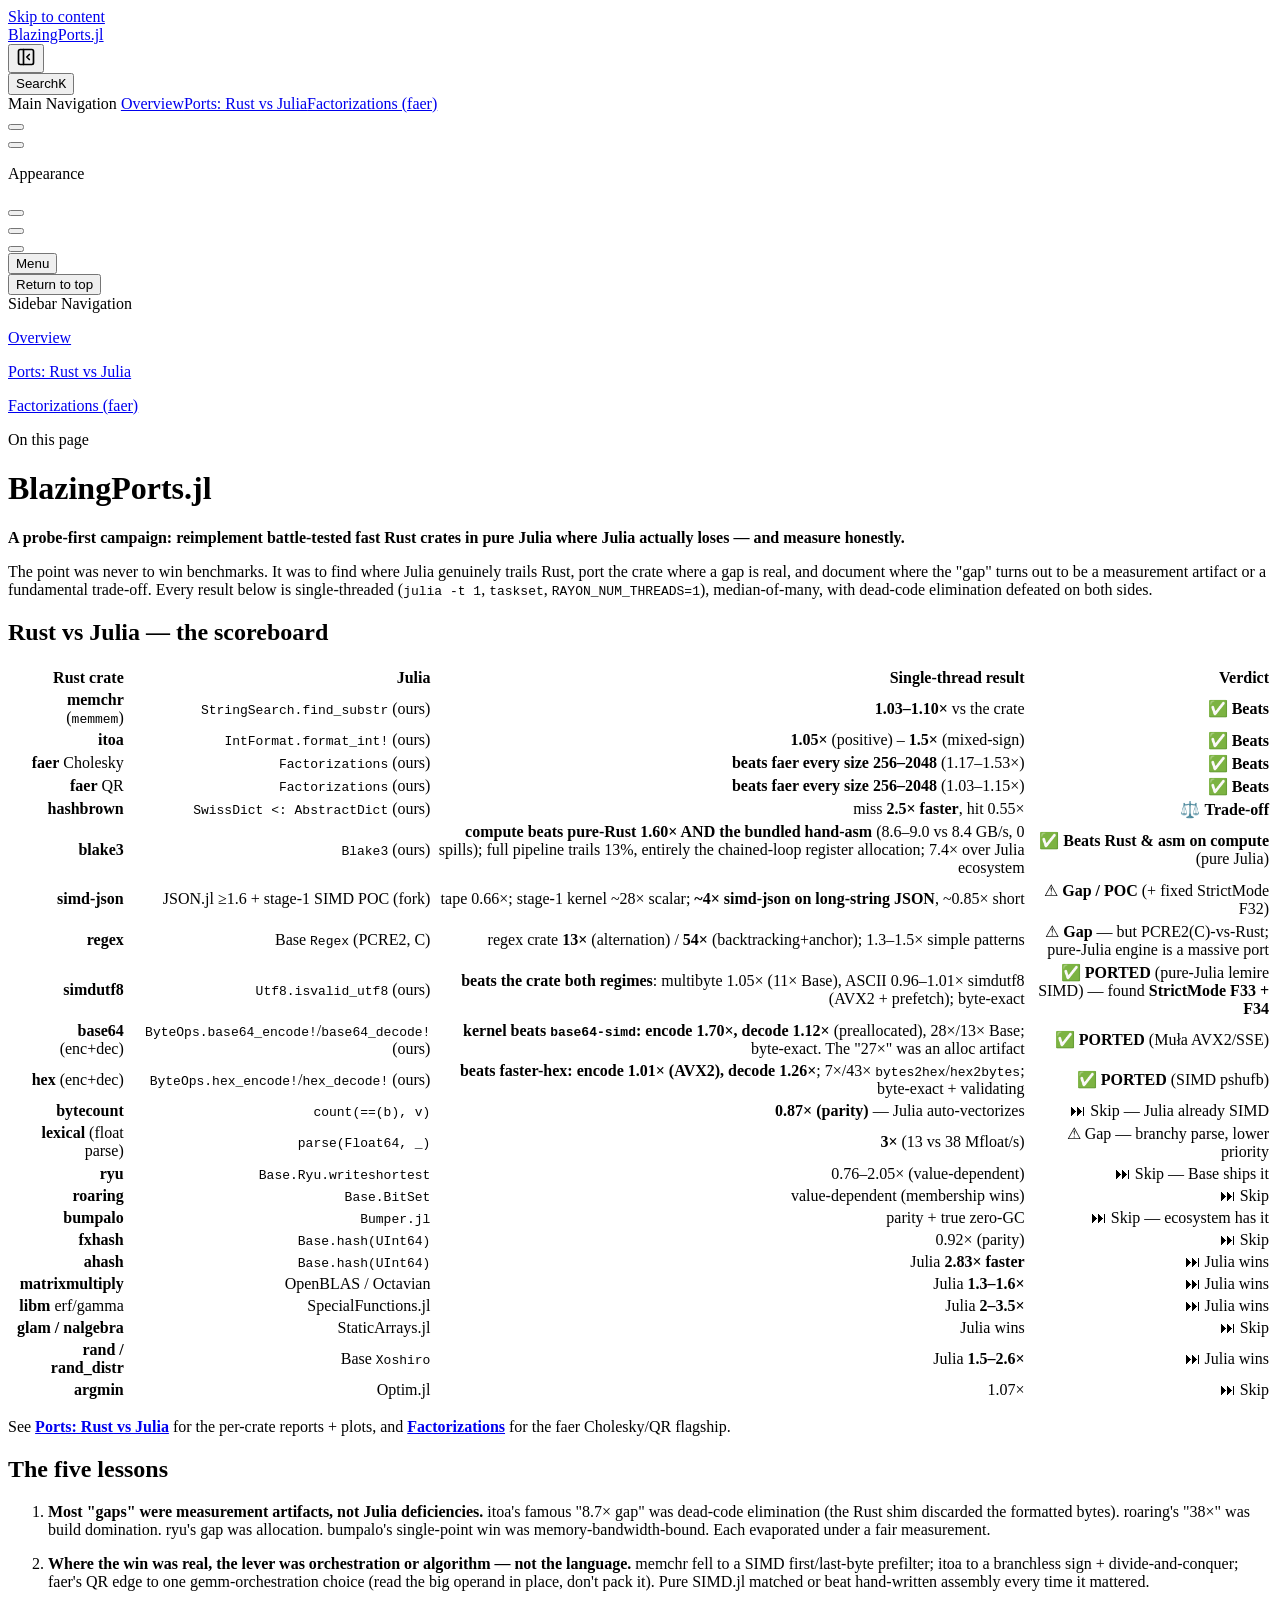
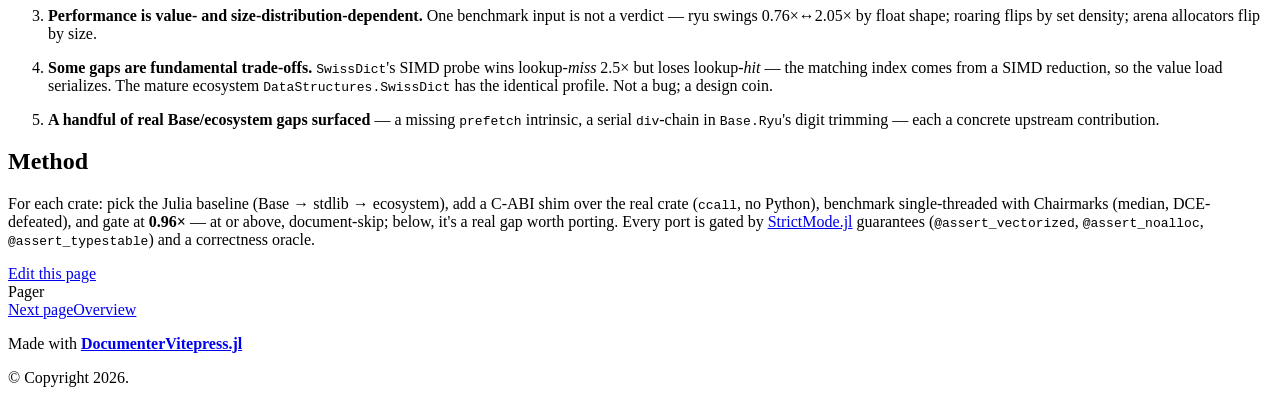
==== commit c07db670: "build based on 1f5caec" ====
--- a/dev/index.html
+++ b/dev/index.html
@@ -6,12 +6,12 @@
     <title>BlazingPorts.jl</title>
     <meta name="description" content="Documentation for BlazingPorts.jl">
     <meta name="generator" content="VitePress v1.6.4">
-    <link rel="preload stylesheet" href="/BlazingPorts.jl/dev/assets/style.jTizxPRQ.css" as="style">
+    <link rel="preload stylesheet" href="/BlazingPorts.jl/dev/assets/style.CAyFfGaJ.css" as="style">
     <link rel="preload stylesheet" href="/BlazingPorts.jl/dev/vp-icons.css" as="style">
     
-    <script type="module" src="/BlazingPorts.jl/dev/assets/app.C_qt26Nz.js"></script>
+    <script type="module" src="/BlazingPorts.jl/dev/assets/app.Cvzzeg_j.js"></script>
     <link rel="preload" href="/BlazingPorts.jl/dev/assets/inter-roman-latin.Di8DUHzh.woff2" as="font" type="font/woff2" crossorigin="">
-    <link rel="modulepreload" href="/BlazingPorts.jl/dev/assets/chunks/theme.CCLYEEMq.js">
+    <link rel="modulepreload" href="/BlazingPorts.jl/dev/assets/chunks/theme.MobftsR0.js">
     <link rel="modulepreload" href="/BlazingPorts.jl/dev/assets/chunks/framework.CM4_JsDt.js">
     <link rel="modulepreload" href="/BlazingPorts.jl/dev/assets/index.md.Cp25EL9P.lean.js">
     <script src="/BlazingPorts.jl/versions.js"></script>
@@ -20,8 +20,8 @@
     <script id="check-mac-os">document.documentElement.classList.toggle("mac",/Mac|iPhone|iPod|iPad/i.test(navigator.platform));</script>
   </head>
   <body>
-    <div id="app"><div class="Layout" data-v-a9a9e638><!--[--><!--]--><!--[--><span tabindex="-1" data-v-492508fc></span><a href="#VPContent" class="VPSkipLink visually-hidden" data-v-492508fc>Skip to content</a><!--]--><!----><header class="VPNav" data-v-a9a9e638 data-v-f1e365da><div class="VPNavBar" data-v-f1e365da data-v-822684d1><div class="wrapper" data-v-822684d1><div class="container" data-v-822684d1><div class="title" data-v-822684d1><div class="VPNavBarTitle has-sidebar" data-v-822684d1 data-v-0f4f798b><a class="title" href="/BlazingPorts.jl/dev/" data-v-0f4f798b><!--[--><!--]--><!----><span data-v-0f4f798b>BlazingPorts.jl</span><!--[--><!--]--></a></div></div><div class="content" data-v-822684d1><div class="content-body" data-v-822684d1><!--[--><!--[--><!--[--><!----><!--]--><!--]--><!--]--><div class="VPNavBarSearch search" data-v-822684d1><!--[--><!----><div id="local-search"><button type="button" class="DocSearch DocSearch-Button" aria-label="Search"><span class="DocSearch-Button-Container"><span class="vp-icon DocSearch-Search-Icon"></span><span class="DocSearch-Button-Placeholder">Search</span></span><span class="DocSearch-Button-Keys"><kbd class="DocSearch-Button-Key"></kbd><kbd class="DocSearch-Button-Key">K</kbd></span></button></div><!--]--></div><nav aria-labelledby="main-nav-aria-label" class="VPNavBarMenu menu" data-v-822684d1 data-v-e6d46098><span id="main-nav-aria-label" class="visually-hidden" data-v-e6d46098> Main Navigation </span><!--[--><!--[--><a class="VPLink link VPNavBarMenuLink" href="/BlazingPorts.jl/dev/index" tabindex="0" data-v-e6d46098 data-v-956ec74c><!--[--><span data-v-956ec74c>Overview</span><!--]--></a><!--]--><!--[--><a class="VPLink link VPNavBarMenuLink" href="/BlazingPorts.jl/dev/ports" tabindex="0" data-v-e6d46098 data-v-956ec74c><!--[--><span data-v-956ec74c>Ports: Rust vs Julia</span><!--]--></a><!--]--><!--[--><a class="VPLink link VPNavBarMenuLink" href="/BlazingPorts.jl/dev/factorizations" tabindex="0" data-v-e6d46098 data-v-956ec74c><!--[--><span data-v-956ec74c>Factorizations (faer)</span><!--]--></a><!--]--><!--[--><!----><!--]--><!--]--></nav><!----><div class="VPNavBarAppearance appearance" data-v-822684d1 data-v-af096f4a><button class="VPSwitch VPSwitchAppearance" type="button" role="switch" title aria-checked="false" data-v-af096f4a data-v-e40a8bb6 data-v-4a1c76db><span class="check" data-v-4a1c76db><span class="icon" data-v-4a1c76db><!--[--><span class="vpi-sun sun" data-v-e40a8bb6></span><span class="vpi-moon moon" data-v-e40a8bb6></span><!--]--></span></span></button></div><div class="VPSocialLinks VPNavBarSocialLinks social-links" data-v-822684d1 data-v-164c457f data-v-ee7a9424><!--[--><a class="VPSocialLink no-icon" href="https://github.com/el-oso/BlazingPorts.jl" aria-label="github" target="_blank" rel="noopener" data-v-ee7a9424 data-v-d26d30cb><span class="vpi-social-github"></span></a><!--]--></div><div class="VPFlyout VPNavBarExtra extra" data-v-822684d1 data-v-925effce data-v-04f5c5e9><button type="button" class="button" aria-haspopup="true" aria-expanded="false" aria-label="extra navigation" data-v-04f5c5e9><span class="vpi-more-horizontal icon" data-v-04f5c5e9></span></button><div class="menu" data-v-04f5c5e9><div class="VPMenu" data-v-04f5c5e9 data-v-7dd3104a><!----><!--[--><!--[--><!----><div class="group" data-v-925effce><div class="item appearance" data-v-925effce><p class="label" data-v-925effce>Appearance</p><div class="appearance-action" data-v-925effce><button class="VPSwitch VPSwitchAppearance" type="button" role="switch" title aria-checked="false" data-v-925effce data-v-e40a8bb6 data-v-4a1c76db><span class="check" data-v-4a1c76db><span class="icon" data-v-4a1c76db><!--[--><span class="vpi-sun sun" data-v-e40a8bb6></span><span class="vpi-moon moon" data-v-e40a8bb6></span><!--]--></span></span></button></div></div></div><div class="group" data-v-925effce><div class="item social-links" data-v-925effce><div class="VPSocialLinks social-links-list" data-v-925effce data-v-ee7a9424><!--[--><a class="VPSocialLink no-icon" href="https://github.com/el-oso/BlazingPorts.jl" aria-label="github" target="_blank" rel="noopener" data-v-ee7a9424 data-v-d26d30cb><span class="vpi-social-github"></span></a><!--]--></div></div></div><!--]--><!--]--></div></div></div><!--[--><!--[--><!--[--><div class="VPFlyout VPNolebaseEnhancedReadabilitiesMenu VPNolebaseEnhancedReadabilitiesMenuFlyout" aria-label="Enhanced Readability" role="menuitem" data-v-04f5c5e9><button type="button" class="button" aria-haspopup="true" aria-expanded="false" data-v-04f5c5e9><span class="text" data-v-04f5c5e9><span class="i-icon-park-outline:book-open option-icon" data-v-04f5c5e9></span><!----><span class="vpi-chevron-down text-icon" data-v-04f5c5e9></span></span></button><div class="menu" data-v-04f5c5e9><div class="VPMenu" data-v-04f5c5e9 data-v-7dd3104a><!----><!--[--><!--]--></div></div></div><!--]--><!--]--><!--]--><button type="button" class="VPNavBarHamburger hamburger" aria-label="mobile navigation" aria-expanded="false" aria-controls="VPNavScreen" data-v-822684d1 data-v-5dea55bf><span class="container" data-v-5dea55bf><span class="top" data-v-5dea55bf></span><span class="middle" data-v-5dea55bf></span><span class="bottom" data-v-5dea55bf></span></span></button></div></div></div></div><div class="divider" data-v-822684d1><div class="divider-line" data-v-822684d1></div></div></div><!----></header><div class="VPLocalNav has-sidebar empty" data-v-a9a9e638 data-v-070ab83d><div class="container" data-v-070ab83d><button class="menu" aria-expanded="false" aria-controls="VPSidebarNav" data-v-070ab83d><span class="vpi-align-left menu-icon" data-v-070ab83d></span><span class="menu-text" data-v-070ab83d>Menu</span></button><div class="VPLocalNavOutlineDropdown" style="--vp-vh:0px;" data-v-070ab83d data-v-168ddf5d><button data-v-168ddf5d>Return to top</button><!----></div></div></div><aside class="VPSidebar" data-v-a9a9e638 data-v-18756405><div class="curtain" data-v-18756405></div><nav class="nav" id="VPSidebarNav" aria-labelledby="sidebar-aria-label" tabindex="-1" data-v-18756405><span class="visually-hidden" id="sidebar-aria-label" data-v-18756405> Sidebar Navigation </span><!--[--><!--]--><!--[--><div class="no-transition group" data-v-9e426adc><section class="VPSidebarItem level-0" data-v-9e426adc data-v-a4b0d9bf><!----><div class="items" data-v-a4b0d9bf><!--[--><div class="VPSidebarItem level-1 is-link" data-v-a4b0d9bf><div class="item" data-v-a4b0d9bf><div class="indicator" data-v-a4b0d9bf></div><a class="VPLink link link" href="/BlazingPorts.jl/dev/index" data-v-a4b0d9bf><!--[--><p class="text" data-v-a4b0d9bf>Overview</p><!--]--></a><!----></div><!----></div><div class="VPSidebarItem level-1 is-link" data-v-a4b0d9bf><div class="item" data-v-a4b0d9bf><div class="indicator" data-v-a4b0d9bf></div><a class="VPLink link link" href="/BlazingPorts.jl/dev/ports" data-v-a4b0d9bf><!--[--><p class="text" data-v-a4b0d9bf>Ports: Rust vs Julia</p><!--]--></a><!----></div><!----></div><div class="VPSidebarItem level-1 is-link" data-v-a4b0d9bf><div class="item" data-v-a4b0d9bf><div class="indicator" data-v-a4b0d9bf></div><a class="VPLink link link" href="/BlazingPorts.jl/dev/factorizations" data-v-a4b0d9bf><!--[--><p class="text" data-v-a4b0d9bf>Factorizations (faer)</p><!--]--></a><!----></div><!----></div><!--]--></div></section></div><!--]--><!--[--><!--]--></nav></aside><div class="VPContent has-sidebar" id="VPContent" data-v-a9a9e638 data-v-91765379><div class="VPDoc has-sidebar has-aside" data-v-91765379 data-v-83890dd9><!--[--><!--]--><div class="container" data-v-83890dd9><div class="aside" data-v-83890dd9><div class="aside-curtain" data-v-83890dd9></div><div class="aside-container" data-v-83890dd9><div class="aside-content" data-v-83890dd9><div class="VPDocAside" data-v-83890dd9 data-v-6d7b3c46><!--[--><!--]--><!--[--><!--]--><nav aria-labelledby="doc-outline-aria-label" class="VPDocAsideOutline" data-v-6d7b3c46 data-v-b38bf2ff><div class="content" data-v-b38bf2ff><div class="outline-marker" data-v-b38bf2ff></div><div aria-level="2" class="outline-title" id="doc-outline-aria-label" role="heading" data-v-b38bf2ff>On this page</div><ul class="VPDocOutlineItem root" data-v-b38bf2ff data-v-3f927ebe><!--[--><!--]--></ul></div></nav><!--[--><!--]--><div class="spacer" data-v-6d7b3c46></div><!--[--><!--]--><!----><!--[--><!--]--><!--[--><!--]--></div></div></div></div><div class="content" data-v-83890dd9><div class="content-container" data-v-83890dd9><!--[--><!--]--><main class="main" data-v-83890dd9><div style="position:relative;" class="vp-doc _BlazingPorts_jl_dev_" data-v-83890dd9><div><h1 id="BlazingPorts.jl" tabindex="-1">BlazingPorts.jl <a class="header-anchor" href="#BlazingPorts.jl" aria-label="Permalink to &quot;BlazingPorts.jl {#BlazingPorts.jl}&quot;">​</a></h1><p><strong>A probe-first campaign: reimplement battle-tested fast Rust crates in pure Julia where Julia actually loses — and measure honestly.</strong></p><p>The point was never to win benchmarks. It was to find where Julia genuinely trails Rust, port the crate where a gap is real, and document where the &quot;gap&quot; turns out to be a measurement artifact or a fundamental trade-off. Every result below is single-threaded (<code>julia -t 1</code>, <code>taskset</code>, <code>RAYON_NUM_THREADS=1</code>), median-of-many, with dead-code elimination defeated on both sides.</p><h2 id="Rust-vs-Julia-—-the-scoreboard" tabindex="-1">Rust vs Julia — the scoreboard <a class="header-anchor" href="#Rust-vs-Julia-—-the-scoreboard" aria-label="Permalink to &quot;Rust vs Julia — the scoreboard {#Rust-vs-Julia-—-the-scoreboard}&quot;">​</a></h2><table tabindex="0"><thead><tr><th style="text-align:right;">Rust crate</th><th style="text-align:right;">Julia</th><th style="text-align:right;">Single-thread result</th><th style="text-align:right;">Verdict</th></tr></thead><tbody><tr><td style="text-align:right;"><strong>memchr</strong> (<code>memmem</code>)</td><td style="text-align:right;"><code>StringSearch.find_substr</code> (ours)</td><td style="text-align:right;"><strong>1.03–1.10×</strong> vs the crate</td><td style="text-align:right;">✅ <strong>Beats</strong></td></tr><tr><td style="text-align:right;"><strong>itoa</strong></td><td style="text-align:right;"><code>IntFormat.format_int!</code> (ours)</td><td style="text-align:right;"><strong>1.05×</strong> (positive) – <strong>1.5×</strong> (mixed-sign)</td><td style="text-align:right;">✅ <strong>Beats</strong></td></tr><tr><td style="text-align:right;"><strong>faer</strong> Cholesky</td><td style="text-align:right;"><code>Factorizations</code> (ours)</td><td style="text-align:right;"><strong>beats faer every size 256–2048</strong> (1.17–1.53×)</td><td style="text-align:right;">✅ <strong>Beats</strong></td></tr><tr><td style="text-align:right;"><strong>faer</strong> QR</td><td style="text-align:right;"><code>Factorizations</code> (ours)</td><td style="text-align:right;"><strong>beats faer every size 256–2048</strong> (1.03–1.15×)</td><td style="text-align:right;">✅ <strong>Beats</strong></td></tr><tr><td style="text-align:right;"><strong>hashbrown</strong></td><td style="text-align:right;"><code>SwissDict &lt;: AbstractDict</code> (ours)</td><td style="text-align:right;">miss <strong>2.5× faster</strong>, hit 0.55×</td><td style="text-align:right;">⚖️ <strong>Trade-off</strong></td></tr><tr><td style="text-align:right;"><strong>blake3</strong></td><td style="text-align:right;"><code>Blake3</code> (ours)</td><td style="text-align:right;"><strong>compute beats pure-Rust 1.60× AND the bundled hand-asm</strong> (8.6–9.0 vs 8.4 GB/s, 0 spills); full pipeline trails 13%, entirely the chained-loop register allocation; 7.4× over Julia ecosystem</td><td style="text-align:right;">✅ <strong>Beats Rust &amp; asm on compute</strong> (pure Julia)</td></tr><tr><td style="text-align:right;"><strong>simd-json</strong></td><td style="text-align:right;">JSON.jl ≥1.6 + stage-1 SIMD POC (fork)</td><td style="text-align:right;">tape 0.66×; stage-1 kernel ~28× scalar; <strong>~4× simd-json on long-string JSON</strong>, ~0.85× short</td><td style="text-align:right;">⚠ <strong>Gap / POC</strong> (+ fixed StrictMode F32)</td></tr><tr><td style="text-align:right;"><strong>regex</strong></td><td style="text-align:right;">Base <code>Regex</code> (PCRE2, C)</td><td style="text-align:right;">regex crate <strong>13×</strong> (alternation) / <strong>54×</strong> (backtracking+anchor); 1.3–1.5× simple patterns</td><td style="text-align:right;">⚠ <strong>Gap</strong> — but PCRE2(C)-vs-Rust; pure-Julia engine is a massive port</td></tr><tr><td style="text-align:right;"><strong>simdutf8</strong></td><td style="text-align:right;"><code>Utf8.isvalid_utf8</code> (ours)</td><td style="text-align:right;"><strong>beats the crate both regimes</strong>: multibyte 1.05× (11× Base), ASCII 0.96–1.01× simdutf8 (AVX2 + prefetch); byte-exact</td><td style="text-align:right;">✅ <strong>PORTED</strong> (pure-Julia lemire SIMD) — found <strong>StrictMode F33 + F34</strong></td></tr><tr><td style="text-align:right;"><strong>base64</strong> (enc+dec)</td><td style="text-align:right;"><code>ByteOps.base64_encode!</code>/<code>base64_decode!</code> (ours)</td><td style="text-align:right;"><strong>kernel beats <code>base64-simd</code>: encode 1.70×, decode 1.12×</strong> (preallocated), 28×/13× Base; byte-exact. The &quot;27×&quot; was an alloc artifact</td><td style="text-align:right;">✅ <strong>PORTED</strong> (Muła AVX2/SSE)</td></tr><tr><td style="text-align:right;"><strong>hex</strong> (enc+dec)</td><td style="text-align:right;"><code>ByteOps.hex_encode!</code>/<code>hex_decode!</code> (ours)</td><td style="text-align:right;"><strong>beats faster-hex: encode 1.01× (AVX2), decode 1.26×</strong>; 7×/43× <code>bytes2hex</code>/<code>hex2bytes</code>; byte-exact + validating</td><td style="text-align:right;">✅ <strong>PORTED</strong> (SIMD pshufb)</td></tr><tr><td style="text-align:right;"><strong>bytecount</strong></td><td style="text-align:right;"><code>count(==(b), v)</code></td><td style="text-align:right;"><strong>0.87× (parity)</strong> — Julia auto-vectorizes</td><td style="text-align:right;">⏭ Skip — Julia already SIMD</td></tr><tr><td style="text-align:right;"><strong>lexical</strong> (float parse)</td><td style="text-align:right;"><code>parse(Float64, _)</code></td><td style="text-align:right;"><strong>3×</strong> (13 vs 38 Mfloat/s)</td><td style="text-align:right;">⚠ Gap — branchy parse, lower priority</td></tr><tr><td style="text-align:right;"><strong>ryu</strong></td><td style="text-align:right;"><code>Base.Ryu.writeshortest</code></td><td style="text-align:right;">0.76–2.05× (value-dependent)</td><td style="text-align:right;">⏭ Skip — Base ships it</td></tr><tr><td style="text-align:right;"><strong>roaring</strong></td><td style="text-align:right;"><code>Base.BitSet</code></td><td style="text-align:right;">value-dependent (membership wins)</td><td style="text-align:right;">⏭ Skip</td></tr><tr><td style="text-align:right;"><strong>bumpalo</strong></td><td style="text-align:right;"><code>Bumper.jl</code></td><td style="text-align:right;">parity + true zero-GC</td><td style="text-align:right;">⏭ Skip — ecosystem has it</td></tr><tr><td style="text-align:right;"><strong>fxhash</strong></td><td style="text-align:right;"><code>Base.hash(UInt64)</code></td><td style="text-align:right;">0.92× (parity)</td><td style="text-align:right;">⏭ Skip</td></tr><tr><td style="text-align:right;"><strong>ahash</strong></td><td style="text-align:right;"><code>Base.hash(UInt64)</code></td><td style="text-align:right;">Julia <strong>2.83× faster</strong></td><td style="text-align:right;">⏭ Julia wins</td></tr><tr><td style="text-align:right;"><strong>matrixmultiply</strong></td><td style="text-align:right;">OpenBLAS / Octavian</td><td style="text-align:right;">Julia <strong>1.3–1.6×</strong></td><td style="text-align:right;">⏭ Julia wins</td></tr><tr><td style="text-align:right;"><strong>libm</strong> erf/gamma</td><td style="text-align:right;">SpecialFunctions.jl</td><td style="text-align:right;">Julia <strong>2–3.5×</strong></td><td style="text-align:right;">⏭ Julia wins</td></tr><tr><td style="text-align:right;"><strong>glam / nalgebra</strong></td><td style="text-align:right;">StaticArrays.jl</td><td style="text-align:right;">Julia wins</td><td style="text-align:right;">⏭ Skip</td></tr><tr><td style="text-align:right;"><strong>rand / rand_distr</strong></td><td style="text-align:right;">Base <code>Xoshiro</code></td><td style="text-align:right;">Julia <strong>1.5–2.6×</strong></td><td style="text-align:right;">⏭ Julia wins</td></tr><tr><td style="text-align:right;"><strong>argmin</strong></td><td style="text-align:right;">Optim.jl</td><td style="text-align:right;">1.07×</td><td style="text-align:right;">⏭ Skip</td></tr></tbody></table><p>See <strong><a href="./ports">Ports: Rust vs Julia</a></strong> for the per-crate reports + plots, and <strong><a href="./factorizations">Factorizations</a></strong> for the faer Cholesky/QR flagship.</p><h2 id="The-five-lessons" tabindex="-1">The five lessons <a class="header-anchor" href="#The-five-lessons" aria-label="Permalink to &quot;The five lessons {#The-five-lessons}&quot;">​</a></h2><ol><li><p><strong>Most &quot;gaps&quot; were measurement artifacts, not Julia deficiencies.</strong> itoa&#39;s famous &quot;8.7× gap&quot; was dead-code elimination (the Rust shim discarded the formatted bytes). roaring&#39;s &quot;38×&quot; was build domination. ryu&#39;s gap was allocation. bumpalo&#39;s single-point win was memory-bandwidth-bound. Each evaporated under a fair measurement.</p></li><li><p><strong>Where the win was real, the lever was orchestration or algorithm — not the language.</strong> memchr fell to a SIMD first/last-byte prefilter; itoa to a branchless sign + divide-and-conquer; faer&#39;s QR edge to one gemm-orchestration choice (read the big operand in place, don&#39;t pack it). Pure SIMD.jl matched or beat hand-written assembly every time it mattered.</p></li><li><p><strong>Performance is value- and size-distribution-dependent.</strong> One benchmark input is not a verdict — ryu swings 0.76×↔2.05× by float shape; roaring flips by set density; arena allocators flip by size.</p></li><li><p><strong>Some gaps are fundamental trade-offs.</strong> <code>SwissDict</code>&#39;s SIMD probe wins lookup-<em>miss</em> 2.5× but loses lookup-<em>hit</em> — the matching index comes from a SIMD reduction, so the value load serializes. The mature ecosystem <code>DataStructures.SwissDict</code> has the identical profile. Not a bug; a design coin.</p></li><li><p><strong>A handful of real Base/ecosystem gaps surfaced</strong> — a missing <code>prefetch</code> intrinsic, a serial <code>div</code>-chain in <code>Base.Ryu</code>&#39;s digit trimming — each a concrete upstream contribution.</p></li></ol><h2 id="Method" tabindex="-1">Method <a class="header-anchor" href="#Method" aria-label="Permalink to &quot;Method {#Method}&quot;">​</a></h2><p>For each crate: pick the Julia baseline (Base → stdlib → ecosystem), add a C-ABI shim over the real crate (<code>ccall</code>, no Python), benchmark single-threaded with Chairmarks (median, DCE-defeated), and gate at <strong>0.96×</strong> — at or above, document-skip; below, it&#39;s a real gap worth porting. Every port is gated by <a href="https://github.com/el-oso/StrictMode.jl" target="_blank" rel="noreferrer">StrictMode.jl</a> guarantees (<code>@assert_vectorized</code>, <code>@assert_noalloc</code>, <code>@assert_typestable</code>) and a correctness oracle.</p></div></div></main><footer class="VPDocFooter" data-v-83890dd9 data-v-4f9813fa><!--[--><!--]--><div class="edit-info" data-v-4f9813fa><div class="edit-link" data-v-4f9813fa><a class="VPLink link vp-external-link-icon no-icon edit-link-button" href="https://https://github.com/el-oso/BlazingPorts.jl/edit/master/docs/src/index.md" target="_blank" rel="noreferrer" data-v-4f9813fa><!--[--><span class="vpi-square-pen edit-link-icon" data-v-4f9813fa></span> Edit this page<!--]--></a></div><!----></div><nav class="prev-next" aria-labelledby="doc-footer-aria-label" data-v-4f9813fa><span class="visually-hidden" id="doc-footer-aria-label" data-v-4f9813fa>Pager</span><div class="pager" data-v-4f9813fa><!----></div><div class="pager" data-v-4f9813fa><a class="VPLink link pager-link next" href="/BlazingPorts.jl/dev/index" data-v-4f9813fa><!--[--><span class="desc" data-v-4f9813fa>Next page</span><span class="title" data-v-4f9813fa>Overview</span><!--]--></a></div></nav></footer><!--[--><!--]--></div></div></div><!--[--><!--]--></div></div><footer class="VPFooter has-sidebar" data-v-a9a9e638 data-v-c970a860><div class="container" data-v-c970a860><p class="message" data-v-c970a860>Made with <a href="https://luxdl.github.io/DocumenterVitepress.jl/dev/" target="_blank"><strong>DocumenterVitepress.jl</strong></a><br></p><p class="copyright" data-v-c970a860>© Copyright 2026.</p></div></footer><!--[--><!--]--></div></div>
-    <script>window.__VP_HASH_MAP__=JSON.parse("{\"factorizations.md\":\"1Nj9IElx\",\"index.md\":\"Cp25EL9P\",\"ports.md\":\"BhrIs5-D\"}");window.__VP_SITE_DATA__=JSON.parse("{\"lang\":\"en-US\",\"dir\":\"ltr\",\"title\":\"BlazingPorts.jl\",\"description\":\"Documentation for BlazingPorts.jl\",\"base\":\"/BlazingPorts.jl/dev/\",\"head\":[],\"router\":{\"prefetchLinks\":true},\"appearance\":true,\"themeConfig\":{\"outline\":\"deep\",\"search\":{\"provider\":\"local\",\"options\":{\"detailedView\":true}},\"nav\":[{\"text\":\"Overview\",\"link\":\"/index\"},{\"text\":\"Ports: Rust vs Julia\",\"link\":\"/ports\"},{\"text\":\"Factorizations (faer)\",\"link\":\"/factorizations\"},{\"component\":\"VersionPicker\"}],\"sidebar\":[{\"text\":\"Overview\",\"link\":\"/index\"},{\"text\":\"Ports: Rust vs Julia\",\"link\":\"/ports\"},{\"text\":\"Factorizations (faer)\",\"link\":\"/factorizations\"}],\"sidebarDrawer\":false,\"editLink\":{\"pattern\":\"https://https://github.com/el-oso/BlazingPorts.jl/edit/master/docs/src/:path\"},\"socialLinks\":[{\"icon\":\"github\",\"link\":\"https://github.com/el-oso/BlazingPorts.jl\"}],\"footer\":{\"message\":\"Made with <a href=\\\"https://luxdl.github.io/DocumenterVitepress.jl/dev/\\\" target=\\\"_blank\\\"><strong>DocumenterVitepress.jl</strong></a><br>\",\"copyright\":\"© Copyright 2026.\"}},\"locales\":{},\"scrollOffset\":134,\"cleanUrls\":true}");</script>
+    <div id="app"><div class="Layout" data-v-a9a9e638><!--[--><!--]--><!--[--><span tabindex="-1" data-v-492508fc></span><a href="#VPContent" class="VPSkipLink visually-hidden" data-v-492508fc>Skip to content</a><!--]--><!----><header class="VPNav" data-v-a9a9e638 data-v-f1e365da><div class="VPNavBar" data-v-f1e365da data-v-822684d1><div class="wrapper" data-v-822684d1><div class="container" data-v-822684d1><div class="title" data-v-822684d1><div class="VPNavBarTitle has-sidebar" data-v-822684d1 data-v-0f4f798b><a class="title" href="/BlazingPorts.jl/dev/" data-v-0f4f798b><!--[--><!--]--><!----><span data-v-0f4f798b>BlazingPorts.jl</span><!--[--><!--]--></a></div></div><div class="content" data-v-822684d1><div class="content-body" data-v-822684d1><!--[--><!--[--><!--[--><button class="sidebar-drawer-btn" title="Hide sidebar" aria-label="Hide sidebar" data-v-3a10693e><svg xmlns="http://www.w3.org/2000/svg" width="20" height="20" viewBox="0 0 24 24" fill="none" stroke="currentColor" stroke-width="2" stroke-linecap="round" stroke-linejoin="round" class="sidebar-drawer-icon" data-v-3a10693e><rect x="3" y="3" width="18" height="18" rx="2" data-v-3a10693e></rect><line x1="9" y1="3" x2="9" y2="21" data-v-3a10693e></line><polyline points="16 15 13 12 16 9" data-v-3a10693e></polyline></svg></button><!--]--><!--]--><!--]--><div class="VPNavBarSearch search" data-v-822684d1><!--[--><!----><div id="local-search"><button type="button" class="DocSearch DocSearch-Button" aria-label="Search"><span class="DocSearch-Button-Container"><span class="vp-icon DocSearch-Search-Icon"></span><span class="DocSearch-Button-Placeholder">Search</span></span><span class="DocSearch-Button-Keys"><kbd class="DocSearch-Button-Key"></kbd><kbd class="DocSearch-Button-Key">K</kbd></span></button></div><!--]--></div><nav aria-labelledby="main-nav-aria-label" class="VPNavBarMenu menu" data-v-822684d1 data-v-e6d46098><span id="main-nav-aria-label" class="visually-hidden" data-v-e6d46098> Main Navigation </span><!--[--><!--[--><a class="VPLink link VPNavBarMenuLink" href="/BlazingPorts.jl/dev/index" tabindex="0" data-v-e6d46098 data-v-956ec74c><!--[--><span data-v-956ec74c>Overview</span><!--]--></a><!--]--><!--[--><a class="VPLink link VPNavBarMenuLink" href="/BlazingPorts.jl/dev/ports" tabindex="0" data-v-e6d46098 data-v-956ec74c><!--[--><span data-v-956ec74c>Ports: Rust vs Julia</span><!--]--></a><!--]--><!--[--><a class="VPLink link VPNavBarMenuLink" href="/BlazingPorts.jl/dev/factorizations" tabindex="0" data-v-e6d46098 data-v-956ec74c><!--[--><span data-v-956ec74c>Factorizations (faer)</span><!--]--></a><!--]--><!--[--><!----><!--]--><!--]--></nav><!----><div class="VPNavBarAppearance appearance" data-v-822684d1 data-v-af096f4a><button class="VPSwitch VPSwitchAppearance" type="button" role="switch" title aria-checked="false" data-v-af096f4a data-v-e40a8bb6 data-v-4a1c76db><span class="check" data-v-4a1c76db><span class="icon" data-v-4a1c76db><!--[--><span class="vpi-sun sun" data-v-e40a8bb6></span><span class="vpi-moon moon" data-v-e40a8bb6></span><!--]--></span></span></button></div><div class="VPSocialLinks VPNavBarSocialLinks social-links" data-v-822684d1 data-v-164c457f data-v-ee7a9424><!--[--><a class="VPSocialLink no-icon" href="https://github.com/el-oso/BlazingPorts.jl" aria-label="github" target="_blank" rel="noopener" data-v-ee7a9424 data-v-d26d30cb><span class="vpi-social-github"></span></a><!--]--></div><div class="VPFlyout VPNavBarExtra extra" data-v-822684d1 data-v-925effce data-v-04f5c5e9><button type="button" class="button" aria-haspopup="true" aria-expanded="false" aria-label="extra navigation" data-v-04f5c5e9><span class="vpi-more-horizontal icon" data-v-04f5c5e9></span></button><div class="menu" data-v-04f5c5e9><div class="VPMenu" data-v-04f5c5e9 data-v-7dd3104a><!----><!--[--><!--[--><!----><div class="group" data-v-925effce><div class="item appearance" data-v-925effce><p class="label" data-v-925effce>Appearance</p><div class="appearance-action" data-v-925effce><button class="VPSwitch VPSwitchAppearance" type="button" role="switch" title aria-checked="false" data-v-925effce data-v-e40a8bb6 data-v-4a1c76db><span class="check" data-v-4a1c76db><span class="icon" data-v-4a1c76db><!--[--><span class="vpi-sun sun" data-v-e40a8bb6></span><span class="vpi-moon moon" data-v-e40a8bb6></span><!--]--></span></span></button></div></div></div><div class="group" data-v-925effce><div class="item social-links" data-v-925effce><div class="VPSocialLinks social-links-list" data-v-925effce data-v-ee7a9424><!--[--><a class="VPSocialLink no-icon" href="https://github.com/el-oso/BlazingPorts.jl" aria-label="github" target="_blank" rel="noopener" data-v-ee7a9424 data-v-d26d30cb><span class="vpi-social-github"></span></a><!--]--></div></div></div><!--]--><!--]--></div></div></div><!--[--><!--[--><!--[--><div class="VPFlyout VPNolebaseEnhancedReadabilitiesMenu VPNolebaseEnhancedReadabilitiesMenuFlyout" aria-label="Enhanced Readability" role="menuitem" data-v-04f5c5e9><button type="button" class="button" aria-haspopup="true" aria-expanded="false" data-v-04f5c5e9><span class="text" data-v-04f5c5e9><span class="i-icon-park-outline:book-open option-icon" data-v-04f5c5e9></span><!----><span class="vpi-chevron-down text-icon" data-v-04f5c5e9></span></span></button><div class="menu" data-v-04f5c5e9><div class="VPMenu" data-v-04f5c5e9 data-v-7dd3104a><!----><!--[--><!--]--></div></div></div><!--]--><!--]--><!--]--><button type="button" class="VPNavBarHamburger hamburger" aria-label="mobile navigation" aria-expanded="false" aria-controls="VPNavScreen" data-v-822684d1 data-v-5dea55bf><span class="container" data-v-5dea55bf><span class="top" data-v-5dea55bf></span><span class="middle" data-v-5dea55bf></span><span class="bottom" data-v-5dea55bf></span></span></button></div></div></div></div><div class="divider" data-v-822684d1><div class="divider-line" data-v-822684d1></div></div></div><!----></header><div class="VPLocalNav has-sidebar empty" data-v-a9a9e638 data-v-070ab83d><div class="container" data-v-070ab83d><button class="menu" aria-expanded="false" aria-controls="VPSidebarNav" data-v-070ab83d><span class="vpi-align-left menu-icon" data-v-070ab83d></span><span class="menu-text" data-v-070ab83d>Menu</span></button><div class="VPLocalNavOutlineDropdown" style="--vp-vh:0px;" data-v-070ab83d data-v-168ddf5d><button data-v-168ddf5d>Return to top</button><!----></div></div></div><aside class="VPSidebar" data-v-a9a9e638 data-v-18756405><div class="curtain" data-v-18756405></div><nav class="nav" id="VPSidebarNav" aria-labelledby="sidebar-aria-label" tabindex="-1" data-v-18756405><span class="visually-hidden" id="sidebar-aria-label" data-v-18756405> Sidebar Navigation </span><!--[--><!--]--><!--[--><div class="no-transition group" data-v-9e426adc><section class="VPSidebarItem level-0" data-v-9e426adc data-v-a4b0d9bf><!----><div class="items" data-v-a4b0d9bf><!--[--><div class="VPSidebarItem level-1 is-link" data-v-a4b0d9bf><div class="item" data-v-a4b0d9bf><div class="indicator" data-v-a4b0d9bf></div><a class="VPLink link link" href="/BlazingPorts.jl/dev/index" data-v-a4b0d9bf><!--[--><p class="text" data-v-a4b0d9bf>Overview</p><!--]--></a><!----></div><!----></div><div class="VPSidebarItem level-1 is-link" data-v-a4b0d9bf><div class="item" data-v-a4b0d9bf><div class="indicator" data-v-a4b0d9bf></div><a class="VPLink link link" href="/BlazingPorts.jl/dev/ports" data-v-a4b0d9bf><!--[--><p class="text" data-v-a4b0d9bf>Ports: Rust vs Julia</p><!--]--></a><!----></div><!----></div><div class="VPSidebarItem level-1 is-link" data-v-a4b0d9bf><div class="item" data-v-a4b0d9bf><div class="indicator" data-v-a4b0d9bf></div><a class="VPLink link link" href="/BlazingPorts.jl/dev/factorizations" data-v-a4b0d9bf><!--[--><p class="text" data-v-a4b0d9bf>Factorizations (faer)</p><!--]--></a><!----></div><!----></div><!--]--></div></section></div><!--]--><!--[--><!--]--></nav></aside><div class="VPContent has-sidebar" id="VPContent" data-v-a9a9e638 data-v-91765379><div class="VPDoc has-sidebar has-aside" data-v-91765379 data-v-83890dd9><!--[--><!--]--><div class="container" data-v-83890dd9><div class="aside" data-v-83890dd9><div class="aside-curtain" data-v-83890dd9></div><div class="aside-container" data-v-83890dd9><div class="aside-content" data-v-83890dd9><div class="VPDocAside" data-v-83890dd9 data-v-6d7b3c46><!--[--><!--]--><!--[--><!--]--><nav aria-labelledby="doc-outline-aria-label" class="VPDocAsideOutline" data-v-6d7b3c46 data-v-b38bf2ff><div class="content" data-v-b38bf2ff><div class="outline-marker" data-v-b38bf2ff></div><div aria-level="2" class="outline-title" id="doc-outline-aria-label" role="heading" data-v-b38bf2ff>On this page</div><ul class="VPDocOutlineItem root" data-v-b38bf2ff data-v-3f927ebe><!--[--><!--]--></ul></div></nav><!--[--><!--]--><div class="spacer" data-v-6d7b3c46></div><!--[--><!--]--><!----><!--[--><!--]--><!--[--><!--]--></div></div></div></div><div class="content" data-v-83890dd9><div class="content-container" data-v-83890dd9><!--[--><!--]--><main class="main" data-v-83890dd9><div style="position:relative;" class="vp-doc _BlazingPorts_jl_dev_" data-v-83890dd9><div><h1 id="BlazingPorts.jl" tabindex="-1">BlazingPorts.jl <a class="header-anchor" href="#BlazingPorts.jl" aria-label="Permalink to &quot;BlazingPorts.jl {#BlazingPorts.jl}&quot;">​</a></h1><p><strong>A probe-first campaign: reimplement battle-tested fast Rust crates in pure Julia where Julia actually loses — and measure honestly.</strong></p><p>The point was never to win benchmarks. It was to find where Julia genuinely trails Rust, port the crate where a gap is real, and document where the &quot;gap&quot; turns out to be a measurement artifact or a fundamental trade-off. Every result below is single-threaded (<code>julia -t 1</code>, <code>taskset</code>, <code>RAYON_NUM_THREADS=1</code>), median-of-many, with dead-code elimination defeated on both sides.</p><h2 id="Rust-vs-Julia-—-the-scoreboard" tabindex="-1">Rust vs Julia — the scoreboard <a class="header-anchor" href="#Rust-vs-Julia-—-the-scoreboard" aria-label="Permalink to &quot;Rust vs Julia — the scoreboard {#Rust-vs-Julia-—-the-scoreboard}&quot;">​</a></h2><table tabindex="0"><thead><tr><th style="text-align:right;">Rust crate</th><th style="text-align:right;">Julia</th><th style="text-align:right;">Single-thread result</th><th style="text-align:right;">Verdict</th></tr></thead><tbody><tr><td style="text-align:right;"><strong>memchr</strong> (<code>memmem</code>)</td><td style="text-align:right;"><code>StringSearch.find_substr</code> (ours)</td><td style="text-align:right;"><strong>1.03–1.10×</strong> vs the crate</td><td style="text-align:right;">✅ <strong>Beats</strong></td></tr><tr><td style="text-align:right;"><strong>itoa</strong></td><td style="text-align:right;"><code>IntFormat.format_int!</code> (ours)</td><td style="text-align:right;"><strong>1.05×</strong> (positive) – <strong>1.5×</strong> (mixed-sign)</td><td style="text-align:right;">✅ <strong>Beats</strong></td></tr><tr><td style="text-align:right;"><strong>faer</strong> Cholesky</td><td style="text-align:right;"><code>Factorizations</code> (ours)</td><td style="text-align:right;"><strong>beats faer every size 256–2048</strong> (1.17–1.53×)</td><td style="text-align:right;">✅ <strong>Beats</strong></td></tr><tr><td style="text-align:right;"><strong>faer</strong> QR</td><td style="text-align:right;"><code>Factorizations</code> (ours)</td><td style="text-align:right;"><strong>beats faer every size 256–2048</strong> (1.03–1.15×)</td><td style="text-align:right;">✅ <strong>Beats</strong></td></tr><tr><td style="text-align:right;"><strong>hashbrown</strong></td><td style="text-align:right;"><code>SwissDict &lt;: AbstractDict</code> (ours)</td><td style="text-align:right;">miss <strong>2.5× faster</strong>, hit 0.55×</td><td style="text-align:right;">⚖️ <strong>Trade-off</strong></td></tr><tr><td style="text-align:right;"><strong>blake3</strong></td><td style="text-align:right;"><code>Blake3</code> (ours)</td><td style="text-align:right;"><strong>compute beats pure-Rust 1.60× AND the bundled hand-asm</strong> (8.6–9.0 vs 8.4 GB/s, 0 spills); full pipeline trails 13%, entirely the chained-loop register allocation; 7.4× over Julia ecosystem</td><td style="text-align:right;">✅ <strong>Beats Rust &amp; asm on compute</strong> (pure Julia)</td></tr><tr><td style="text-align:right;"><strong>simd-json</strong></td><td style="text-align:right;">JSON.jl ≥1.6 + stage-1 SIMD POC (fork)</td><td style="text-align:right;">tape 0.66×; stage-1 kernel ~28× scalar; <strong>~4× simd-json on long-string JSON</strong>, ~0.85× short</td><td style="text-align:right;">⚠ <strong>Gap / POC</strong> (+ fixed StrictMode F32)</td></tr><tr><td style="text-align:right;"><strong>regex</strong></td><td style="text-align:right;">Base <code>Regex</code> (PCRE2, C)</td><td style="text-align:right;">regex crate <strong>13×</strong> (alternation) / <strong>54×</strong> (backtracking+anchor); 1.3–1.5× simple patterns</td><td style="text-align:right;">⚠ <strong>Gap</strong> — but PCRE2(C)-vs-Rust; pure-Julia engine is a massive port</td></tr><tr><td style="text-align:right;"><strong>simdutf8</strong></td><td style="text-align:right;"><code>Utf8.isvalid_utf8</code> (ours)</td><td style="text-align:right;"><strong>beats the crate both regimes</strong>: multibyte 1.05× (11× Base), ASCII 0.96–1.01× simdutf8 (AVX2 + prefetch); byte-exact</td><td style="text-align:right;">✅ <strong>PORTED</strong> (pure-Julia lemire SIMD) — found <strong>StrictMode F33 + F34</strong></td></tr><tr><td style="text-align:right;"><strong>base64</strong> (enc+dec)</td><td style="text-align:right;"><code>ByteOps.base64_encode!</code>/<code>base64_decode!</code> (ours)</td><td style="text-align:right;"><strong>kernel beats <code>base64-simd</code>: encode 1.70×, decode 1.12×</strong> (preallocated), 28×/13× Base; byte-exact. The &quot;27×&quot; was an alloc artifact</td><td style="text-align:right;">✅ <strong>PORTED</strong> (Muła AVX2/SSE)</td></tr><tr><td style="text-align:right;"><strong>hex</strong> (enc+dec)</td><td style="text-align:right;"><code>ByteOps.hex_encode!</code>/<code>hex_decode!</code> (ours)</td><td style="text-align:right;"><strong>beats faster-hex: encode 1.01× (AVX2), decode 1.26×</strong>; 7×/43× <code>bytes2hex</code>/<code>hex2bytes</code>; byte-exact + validating</td><td style="text-align:right;">✅ <strong>PORTED</strong> (SIMD pshufb)</td></tr><tr><td style="text-align:right;"><strong>bytecount</strong></td><td style="text-align:right;"><code>count(==(b), v)</code></td><td style="text-align:right;"><strong>0.87× (parity)</strong> — Julia auto-vectorizes</td><td style="text-align:right;">⏭ Skip — Julia already SIMD</td></tr><tr><td style="text-align:right;"><strong>lexical</strong> (float parse)</td><td style="text-align:right;"><code>parse(Float64, _)</code></td><td style="text-align:right;"><strong>3×</strong> (13 vs 38 Mfloat/s)</td><td style="text-align:right;">⚠ Gap — branchy parse, lower priority</td></tr><tr><td style="text-align:right;"><strong>ryu</strong></td><td style="text-align:right;"><code>Base.Ryu.writeshortest</code></td><td style="text-align:right;">0.76–2.05× (value-dependent)</td><td style="text-align:right;">⏭ Skip — Base ships it</td></tr><tr><td style="text-align:right;"><strong>roaring</strong></td><td style="text-align:right;"><code>Base.BitSet</code></td><td style="text-align:right;">value-dependent (membership wins)</td><td style="text-align:right;">⏭ Skip</td></tr><tr><td style="text-align:right;"><strong>bumpalo</strong></td><td style="text-align:right;"><code>Bumper.jl</code></td><td style="text-align:right;">parity + true zero-GC</td><td style="text-align:right;">⏭ Skip — ecosystem has it</td></tr><tr><td style="text-align:right;"><strong>fxhash</strong></td><td style="text-align:right;"><code>Base.hash(UInt64)</code></td><td style="text-align:right;">0.92× (parity)</td><td style="text-align:right;">⏭ Skip</td></tr><tr><td style="text-align:right;"><strong>ahash</strong></td><td style="text-align:right;"><code>Base.hash(UInt64)</code></td><td style="text-align:right;">Julia <strong>2.83× faster</strong></td><td style="text-align:right;">⏭ Julia wins</td></tr><tr><td style="text-align:right;"><strong>matrixmultiply</strong></td><td style="text-align:right;">OpenBLAS / Octavian</td><td style="text-align:right;">Julia <strong>1.3–1.6×</strong></td><td style="text-align:right;">⏭ Julia wins</td></tr><tr><td style="text-align:right;"><strong>libm</strong> erf/gamma</td><td style="text-align:right;">SpecialFunctions.jl</td><td style="text-align:right;">Julia <strong>2–3.5×</strong></td><td style="text-align:right;">⏭ Julia wins</td></tr><tr><td style="text-align:right;"><strong>glam / nalgebra</strong></td><td style="text-align:right;">StaticArrays.jl</td><td style="text-align:right;">Julia wins</td><td style="text-align:right;">⏭ Skip</td></tr><tr><td style="text-align:right;"><strong>rand / rand_distr</strong></td><td style="text-align:right;">Base <code>Xoshiro</code></td><td style="text-align:right;">Julia <strong>1.5–2.6×</strong></td><td style="text-align:right;">⏭ Julia wins</td></tr><tr><td style="text-align:right;"><strong>argmin</strong></td><td style="text-align:right;">Optim.jl</td><td style="text-align:right;">1.07×</td><td style="text-align:right;">⏭ Skip</td></tr></tbody></table><p>See <strong><a href="./ports">Ports: Rust vs Julia</a></strong> for the per-crate reports + plots, and <strong><a href="./factorizations">Factorizations</a></strong> for the faer Cholesky/QR flagship.</p><h2 id="The-five-lessons" tabindex="-1">The five lessons <a class="header-anchor" href="#The-five-lessons" aria-label="Permalink to &quot;The five lessons {#The-five-lessons}&quot;">​</a></h2><ol><li><p><strong>Most &quot;gaps&quot; were measurement artifacts, not Julia deficiencies.</strong> itoa&#39;s famous &quot;8.7× gap&quot; was dead-code elimination (the Rust shim discarded the formatted bytes). roaring&#39;s &quot;38×&quot; was build domination. ryu&#39;s gap was allocation. bumpalo&#39;s single-point win was memory-bandwidth-bound. Each evaporated under a fair measurement.</p></li><li><p><strong>Where the win was real, the lever was orchestration or algorithm — not the language.</strong> memchr fell to a SIMD first/last-byte prefilter; itoa to a branchless sign + divide-and-conquer; faer&#39;s QR edge to one gemm-orchestration choice (read the big operand in place, don&#39;t pack it). Pure SIMD.jl matched or beat hand-written assembly every time it mattered.</p></li><li><p><strong>Performance is value- and size-distribution-dependent.</strong> One benchmark input is not a verdict — ryu swings 0.76×↔2.05× by float shape; roaring flips by set density; arena allocators flip by size.</p></li><li><p><strong>Some gaps are fundamental trade-offs.</strong> <code>SwissDict</code>&#39;s SIMD probe wins lookup-<em>miss</em> 2.5× but loses lookup-<em>hit</em> — the matching index comes from a SIMD reduction, so the value load serializes. The mature ecosystem <code>DataStructures.SwissDict</code> has the identical profile. Not a bug; a design coin.</p></li><li><p><strong>A handful of real Base/ecosystem gaps surfaced</strong> — a missing <code>prefetch</code> intrinsic, a serial <code>div</code>-chain in <code>Base.Ryu</code>&#39;s digit trimming — each a concrete upstream contribution.</p></li></ol><h2 id="Method" tabindex="-1">Method <a class="header-anchor" href="#Method" aria-label="Permalink to &quot;Method {#Method}&quot;">​</a></h2><p>For each crate: pick the Julia baseline (Base → stdlib → ecosystem), add a C-ABI shim over the real crate (<code>ccall</code>, no Python), benchmark single-threaded with Chairmarks (median, DCE-defeated), and gate at <strong>0.96×</strong> — at or above, document-skip; below, it&#39;s a real gap worth porting. Every port is gated by <a href="https://github.com/el-oso/StrictMode.jl" target="_blank" rel="noreferrer">StrictMode.jl</a> guarantees (<code>@assert_vectorized</code>, <code>@assert_noalloc</code>, <code>@assert_typestable</code>) and a correctness oracle.</p></div></div></main><footer class="VPDocFooter" data-v-83890dd9 data-v-4f9813fa><!--[--><!--]--><div class="edit-info" data-v-4f9813fa><div class="edit-link" data-v-4f9813fa><a class="VPLink link vp-external-link-icon no-icon edit-link-button" href="https://https://github.com/el-oso/BlazingPorts.jl/edit/master/docs/src/index.md" target="_blank" rel="noreferrer" data-v-4f9813fa><!--[--><span class="vpi-square-pen edit-link-icon" data-v-4f9813fa></span> Edit this page<!--]--></a></div><!----></div><nav class="prev-next" aria-labelledby="doc-footer-aria-label" data-v-4f9813fa><span class="visually-hidden" id="doc-footer-aria-label" data-v-4f9813fa>Pager</span><div class="pager" data-v-4f9813fa><!----></div><div class="pager" data-v-4f9813fa><a class="VPLink link pager-link next" href="/BlazingPorts.jl/dev/index" data-v-4f9813fa><!--[--><span class="desc" data-v-4f9813fa>Next page</span><span class="title" data-v-4f9813fa>Overview</span><!--]--></a></div></nav></footer><!--[--><!--]--></div></div></div><!--[--><!--]--></div></div><footer class="VPFooter has-sidebar" data-v-a9a9e638 data-v-c970a860><div class="container" data-v-c970a860><p class="message" data-v-c970a860>Made with <a href="https://luxdl.github.io/DocumenterVitepress.jl/dev/" target="_blank"><strong>DocumenterVitepress.jl</strong></a><br></p><p class="copyright" data-v-c970a860>© Copyright 2026.</p></div></footer><!--[--><!--]--></div></div>
+    <script>window.__VP_HASH_MAP__=JSON.parse("{\"factorizations.md\":\"1Nj9IElx\",\"index.md\":\"Cp25EL9P\",\"ports.md\":\"BhrIs5-D\"}");window.__VP_SITE_DATA__=JSON.parse("{\"lang\":\"en-US\",\"dir\":\"ltr\",\"title\":\"BlazingPorts.jl\",\"description\":\"Documentation for BlazingPorts.jl\",\"base\":\"/BlazingPorts.jl/dev/\",\"head\":[],\"router\":{\"prefetchLinks\":true},\"appearance\":true,\"themeConfig\":{\"outline\":\"deep\",\"search\":{\"provider\":\"local\",\"options\":{\"detailedView\":true}},\"nav\":[{\"text\":\"Overview\",\"link\":\"/index\"},{\"text\":\"Ports: Rust vs Julia\",\"link\":\"/ports\"},{\"text\":\"Factorizations (faer)\",\"link\":\"/factorizations\"},{\"component\":\"VersionPicker\"}],\"sidebar\":[{\"text\":\"Overview\",\"link\":\"/index\"},{\"text\":\"Ports: Rust vs Julia\",\"link\":\"/ports\"},{\"text\":\"Factorizations (faer)\",\"link\":\"/factorizations\"}],\"sidebarDrawer\":true,\"editLink\":{\"pattern\":\"https://https://github.com/el-oso/BlazingPorts.jl/edit/master/docs/src/:path\"},\"socialLinks\":[{\"icon\":\"github\",\"link\":\"https://github.com/el-oso/BlazingPorts.jl\"}],\"footer\":{\"message\":\"Made with <a href=\\\"https://luxdl.github.io/DocumenterVitepress.jl/dev/\\\" target=\\\"_blank\\\"><strong>DocumenterVitepress.jl</strong></a><br>\",\"copyright\":\"© Copyright 2026.\"}},\"locales\":{},\"scrollOffset\":134,\"cleanUrls\":true}");</script>
     
   </body>
 </html>
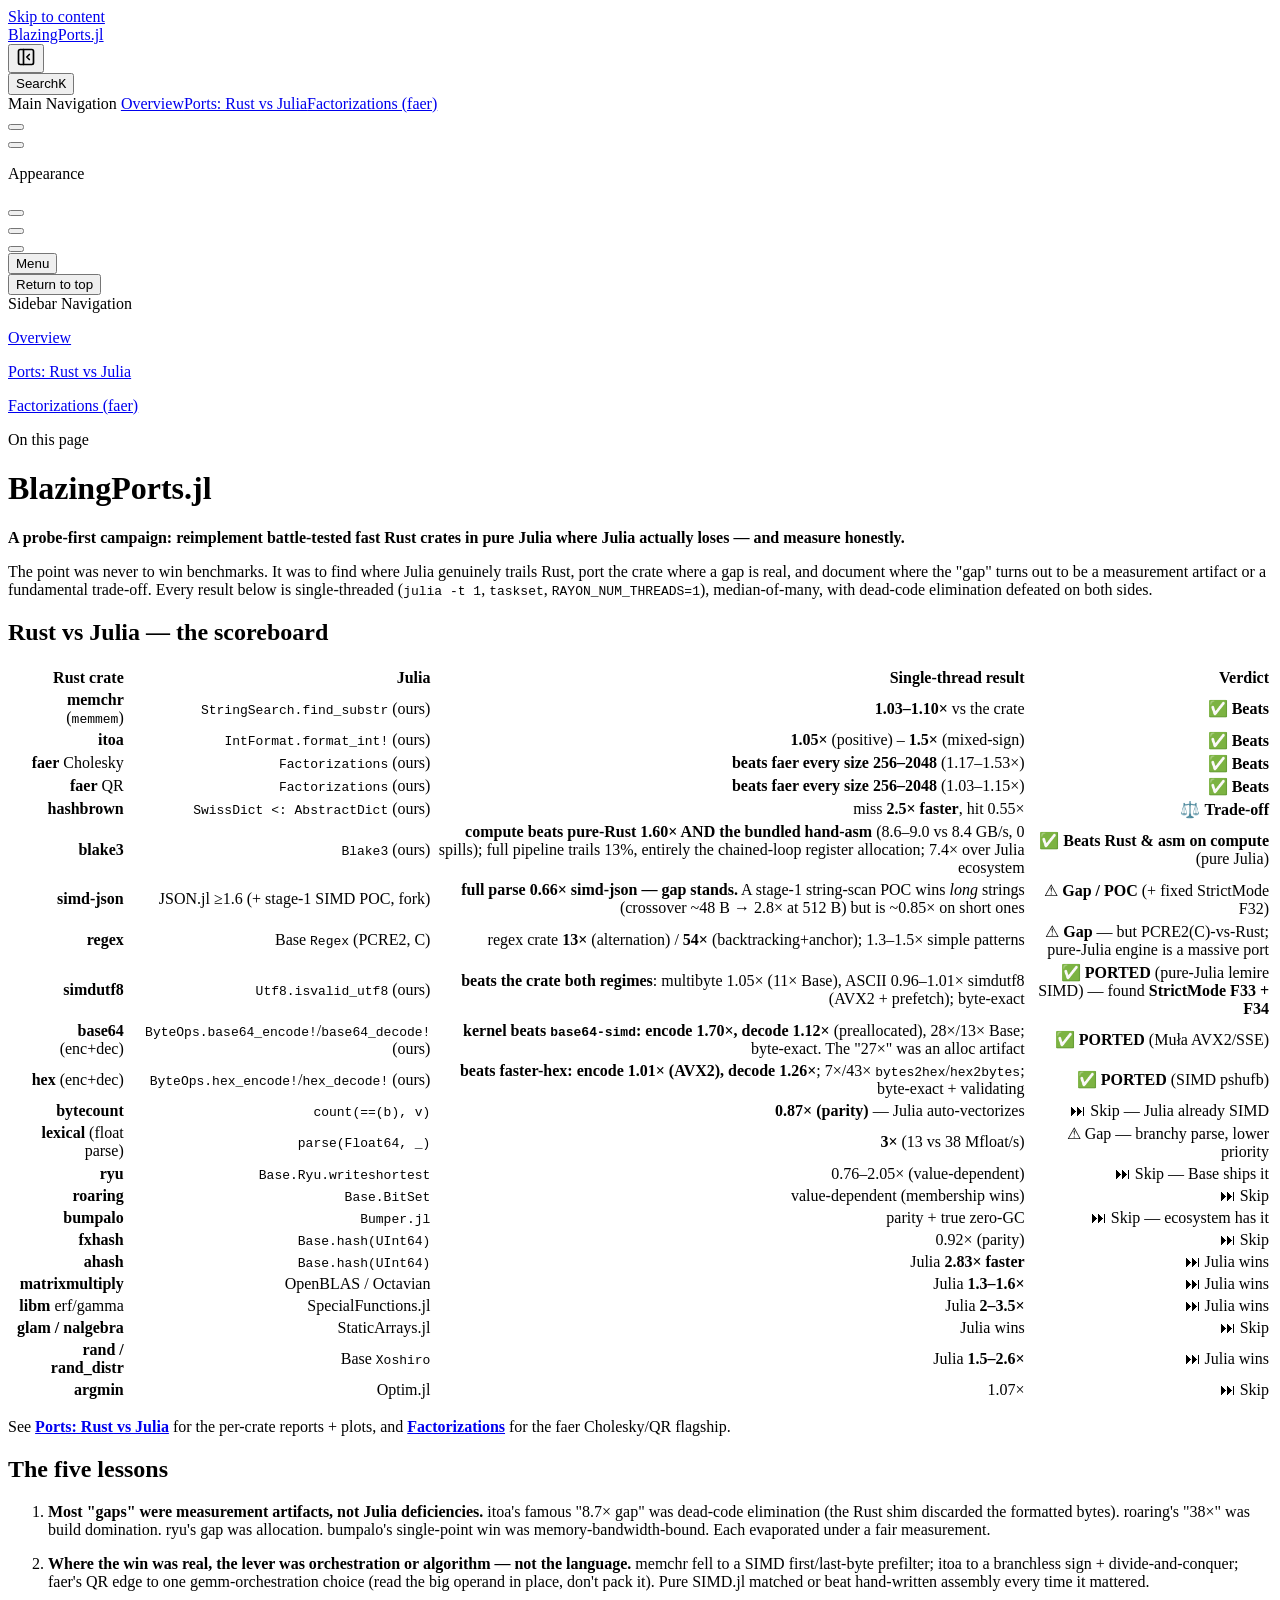
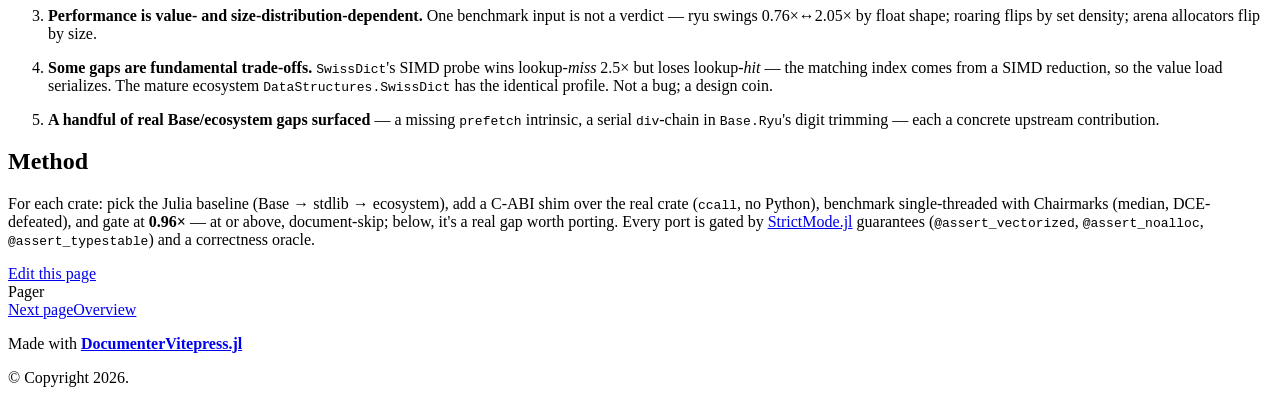
==== commit d2d0cb7f: "build based on a473a6a" ====
--- a/dev/index.html
+++ b/dev/index.html
@@ -9,19 +9,19 @@
     <link rel="preload stylesheet" href="/BlazingPorts.jl/dev/assets/style.CAyFfGaJ.css" as="style">
     <link rel="preload stylesheet" href="/BlazingPorts.jl/dev/vp-icons.css" as="style">
     
-    <script type="module" src="/BlazingPorts.jl/dev/assets/app.Cvzzeg_j.js"></script>
+    <script type="module" src="/BlazingPorts.jl/dev/assets/app.C2_B2lEF.js"></script>
     <link rel="preload" href="/BlazingPorts.jl/dev/assets/inter-roman-latin.Di8DUHzh.woff2" as="font" type="font/woff2" crossorigin="">
-    <link rel="modulepreload" href="/BlazingPorts.jl/dev/assets/chunks/theme.MobftsR0.js">
+    <link rel="modulepreload" href="/BlazingPorts.jl/dev/assets/chunks/theme.CPfWNWOx.js">
     <link rel="modulepreload" href="/BlazingPorts.jl/dev/assets/chunks/framework.CM4_JsDt.js">
-    <link rel="modulepreload" href="/BlazingPorts.jl/dev/assets/index.md.Cp25EL9P.lean.js">
+    <link rel="modulepreload" href="/BlazingPorts.jl/dev/assets/index.md.C77-V8Fo.lean.js">
     <script src="/BlazingPorts.jl/versions.js"></script>
     <script src="/BlazingPorts.jl/dev/siteinfo.js"></script>
     <script id="check-dark-mode">(()=>{const e=localStorage.getItem("vitepress-theme-appearance")||"auto",a=window.matchMedia("(prefers-color-scheme: dark)").matches;(!e||e==="auto"?a:e==="dark")&&document.documentElement.classList.add("dark")})();</script>
     <script id="check-mac-os">document.documentElement.classList.toggle("mac",/Mac|iPhone|iPod|iPad/i.test(navigator.platform));</script>
   </head>
   <body>
-    <div id="app"><div class="Layout" data-v-a9a9e638><!--[--><!--]--><!--[--><span tabindex="-1" data-v-492508fc></span><a href="#VPContent" class="VPSkipLink visually-hidden" data-v-492508fc>Skip to content</a><!--]--><!----><header class="VPNav" data-v-a9a9e638 data-v-f1e365da><div class="VPNavBar" data-v-f1e365da data-v-822684d1><div class="wrapper" data-v-822684d1><div class="container" data-v-822684d1><div class="title" data-v-822684d1><div class="VPNavBarTitle has-sidebar" data-v-822684d1 data-v-0f4f798b><a class="title" href="/BlazingPorts.jl/dev/" data-v-0f4f798b><!--[--><!--]--><!----><span data-v-0f4f798b>BlazingPorts.jl</span><!--[--><!--]--></a></div></div><div class="content" data-v-822684d1><div class="content-body" data-v-822684d1><!--[--><!--[--><!--[--><button class="sidebar-drawer-btn" title="Hide sidebar" aria-label="Hide sidebar" data-v-3a10693e><svg xmlns="http://www.w3.org/2000/svg" width="20" height="20" viewBox="0 0 24 24" fill="none" stroke="currentColor" stroke-width="2" stroke-linecap="round" stroke-linejoin="round" class="sidebar-drawer-icon" data-v-3a10693e><rect x="3" y="3" width="18" height="18" rx="2" data-v-3a10693e></rect><line x1="9" y1="3" x2="9" y2="21" data-v-3a10693e></line><polyline points="16 15 13 12 16 9" data-v-3a10693e></polyline></svg></button><!--]--><!--]--><!--]--><div class="VPNavBarSearch search" data-v-822684d1><!--[--><!----><div id="local-search"><button type="button" class="DocSearch DocSearch-Button" aria-label="Search"><span class="DocSearch-Button-Container"><span class="vp-icon DocSearch-Search-Icon"></span><span class="DocSearch-Button-Placeholder">Search</span></span><span class="DocSearch-Button-Keys"><kbd class="DocSearch-Button-Key"></kbd><kbd class="DocSearch-Button-Key">K</kbd></span></button></div><!--]--></div><nav aria-labelledby="main-nav-aria-label" class="VPNavBarMenu menu" data-v-822684d1 data-v-e6d46098><span id="main-nav-aria-label" class="visually-hidden" data-v-e6d46098> Main Navigation </span><!--[--><!--[--><a class="VPLink link VPNavBarMenuLink" href="/BlazingPorts.jl/dev/index" tabindex="0" data-v-e6d46098 data-v-956ec74c><!--[--><span data-v-956ec74c>Overview</span><!--]--></a><!--]--><!--[--><a class="VPLink link VPNavBarMenuLink" href="/BlazingPorts.jl/dev/ports" tabindex="0" data-v-e6d46098 data-v-956ec74c><!--[--><span data-v-956ec74c>Ports: Rust vs Julia</span><!--]--></a><!--]--><!--[--><a class="VPLink link VPNavBarMenuLink" href="/BlazingPorts.jl/dev/factorizations" tabindex="0" data-v-e6d46098 data-v-956ec74c><!--[--><span data-v-956ec74c>Factorizations (faer)</span><!--]--></a><!--]--><!--[--><!----><!--]--><!--]--></nav><!----><div class="VPNavBarAppearance appearance" data-v-822684d1 data-v-af096f4a><button class="VPSwitch VPSwitchAppearance" type="button" role="switch" title aria-checked="false" data-v-af096f4a data-v-e40a8bb6 data-v-4a1c76db><span class="check" data-v-4a1c76db><span class="icon" data-v-4a1c76db><!--[--><span class="vpi-sun sun" data-v-e40a8bb6></span><span class="vpi-moon moon" data-v-e40a8bb6></span><!--]--></span></span></button></div><div class="VPSocialLinks VPNavBarSocialLinks social-links" data-v-822684d1 data-v-164c457f data-v-ee7a9424><!--[--><a class="VPSocialLink no-icon" href="https://github.com/el-oso/BlazingPorts.jl" aria-label="github" target="_blank" rel="noopener" data-v-ee7a9424 data-v-d26d30cb><span class="vpi-social-github"></span></a><!--]--></div><div class="VPFlyout VPNavBarExtra extra" data-v-822684d1 data-v-925effce data-v-04f5c5e9><button type="button" class="button" aria-haspopup="true" aria-expanded="false" aria-label="extra navigation" data-v-04f5c5e9><span class="vpi-more-horizontal icon" data-v-04f5c5e9></span></button><div class="menu" data-v-04f5c5e9><div class="VPMenu" data-v-04f5c5e9 data-v-7dd3104a><!----><!--[--><!--[--><!----><div class="group" data-v-925effce><div class="item appearance" data-v-925effce><p class="label" data-v-925effce>Appearance</p><div class="appearance-action" data-v-925effce><button class="VPSwitch VPSwitchAppearance" type="button" role="switch" title aria-checked="false" data-v-925effce data-v-e40a8bb6 data-v-4a1c76db><span class="check" data-v-4a1c76db><span class="icon" data-v-4a1c76db><!--[--><span class="vpi-sun sun" data-v-e40a8bb6></span><span class="vpi-moon moon" data-v-e40a8bb6></span><!--]--></span></span></button></div></div></div><div class="group" data-v-925effce><div class="item social-links" data-v-925effce><div class="VPSocialLinks social-links-list" data-v-925effce data-v-ee7a9424><!--[--><a class="VPSocialLink no-icon" href="https://github.com/el-oso/BlazingPorts.jl" aria-label="github" target="_blank" rel="noopener" data-v-ee7a9424 data-v-d26d30cb><span class="vpi-social-github"></span></a><!--]--></div></div></div><!--]--><!--]--></div></div></div><!--[--><!--[--><!--[--><div class="VPFlyout VPNolebaseEnhancedReadabilitiesMenu VPNolebaseEnhancedReadabilitiesMenuFlyout" aria-label="Enhanced Readability" role="menuitem" data-v-04f5c5e9><button type="button" class="button" aria-haspopup="true" aria-expanded="false" data-v-04f5c5e9><span class="text" data-v-04f5c5e9><span class="i-icon-park-outline:book-open option-icon" data-v-04f5c5e9></span><!----><span class="vpi-chevron-down text-icon" data-v-04f5c5e9></span></span></button><div class="menu" data-v-04f5c5e9><div class="VPMenu" data-v-04f5c5e9 data-v-7dd3104a><!----><!--[--><!--]--></div></div></div><!--]--><!--]--><!--]--><button type="button" class="VPNavBarHamburger hamburger" aria-label="mobile navigation" aria-expanded="false" aria-controls="VPNavScreen" data-v-822684d1 data-v-5dea55bf><span class="container" data-v-5dea55bf><span class="top" data-v-5dea55bf></span><span class="middle" data-v-5dea55bf></span><span class="bottom" data-v-5dea55bf></span></span></button></div></div></div></div><div class="divider" data-v-822684d1><div class="divider-line" data-v-822684d1></div></div></div><!----></header><div class="VPLocalNav has-sidebar empty" data-v-a9a9e638 data-v-070ab83d><div class="container" data-v-070ab83d><button class="menu" aria-expanded="false" aria-controls="VPSidebarNav" data-v-070ab83d><span class="vpi-align-left menu-icon" data-v-070ab83d></span><span class="menu-text" data-v-070ab83d>Menu</span></button><div class="VPLocalNavOutlineDropdown" style="--vp-vh:0px;" data-v-070ab83d data-v-168ddf5d><button data-v-168ddf5d>Return to top</button><!----></div></div></div><aside class="VPSidebar" data-v-a9a9e638 data-v-18756405><div class="curtain" data-v-18756405></div><nav class="nav" id="VPSidebarNav" aria-labelledby="sidebar-aria-label" tabindex="-1" data-v-18756405><span class="visually-hidden" id="sidebar-aria-label" data-v-18756405> Sidebar Navigation </span><!--[--><!--]--><!--[--><div class="no-transition group" data-v-9e426adc><section class="VPSidebarItem level-0" data-v-9e426adc data-v-a4b0d9bf><!----><div class="items" data-v-a4b0d9bf><!--[--><div class="VPSidebarItem level-1 is-link" data-v-a4b0d9bf><div class="item" data-v-a4b0d9bf><div class="indicator" data-v-a4b0d9bf></div><a class="VPLink link link" href="/BlazingPorts.jl/dev/index" data-v-a4b0d9bf><!--[--><p class="text" data-v-a4b0d9bf>Overview</p><!--]--></a><!----></div><!----></div><div class="VPSidebarItem level-1 is-link" data-v-a4b0d9bf><div class="item" data-v-a4b0d9bf><div class="indicator" data-v-a4b0d9bf></div><a class="VPLink link link" href="/BlazingPorts.jl/dev/ports" data-v-a4b0d9bf><!--[--><p class="text" data-v-a4b0d9bf>Ports: Rust vs Julia</p><!--]--></a><!----></div><!----></div><div class="VPSidebarItem level-1 is-link" data-v-a4b0d9bf><div class="item" data-v-a4b0d9bf><div class="indicator" data-v-a4b0d9bf></div><a class="VPLink link link" href="/BlazingPorts.jl/dev/factorizations" data-v-a4b0d9bf><!--[--><p class="text" data-v-a4b0d9bf>Factorizations (faer)</p><!--]--></a><!----></div><!----></div><!--]--></div></section></div><!--]--><!--[--><!--]--></nav></aside><div class="VPContent has-sidebar" id="VPContent" data-v-a9a9e638 data-v-91765379><div class="VPDoc has-sidebar has-aside" data-v-91765379 data-v-83890dd9><!--[--><!--]--><div class="container" data-v-83890dd9><div class="aside" data-v-83890dd9><div class="aside-curtain" data-v-83890dd9></div><div class="aside-container" data-v-83890dd9><div class="aside-content" data-v-83890dd9><div class="VPDocAside" data-v-83890dd9 data-v-6d7b3c46><!--[--><!--]--><!--[--><!--]--><nav aria-labelledby="doc-outline-aria-label" class="VPDocAsideOutline" data-v-6d7b3c46 data-v-b38bf2ff><div class="content" data-v-b38bf2ff><div class="outline-marker" data-v-b38bf2ff></div><div aria-level="2" class="outline-title" id="doc-outline-aria-label" role="heading" data-v-b38bf2ff>On this page</div><ul class="VPDocOutlineItem root" data-v-b38bf2ff data-v-3f927ebe><!--[--><!--]--></ul></div></nav><!--[--><!--]--><div class="spacer" data-v-6d7b3c46></div><!--[--><!--]--><!----><!--[--><!--]--><!--[--><!--]--></div></div></div></div><div class="content" data-v-83890dd9><div class="content-container" data-v-83890dd9><!--[--><!--]--><main class="main" data-v-83890dd9><div style="position:relative;" class="vp-doc _BlazingPorts_jl_dev_" data-v-83890dd9><div><h1 id="BlazingPorts.jl" tabindex="-1">BlazingPorts.jl <a class="header-anchor" href="#BlazingPorts.jl" aria-label="Permalink to &quot;BlazingPorts.jl {#BlazingPorts.jl}&quot;">​</a></h1><p><strong>A probe-first campaign: reimplement battle-tested fast Rust crates in pure Julia where Julia actually loses — and measure honestly.</strong></p><p>The point was never to win benchmarks. It was to find where Julia genuinely trails Rust, port the crate where a gap is real, and document where the &quot;gap&quot; turns out to be a measurement artifact or a fundamental trade-off. Every result below is single-threaded (<code>julia -t 1</code>, <code>taskset</code>, <code>RAYON_NUM_THREADS=1</code>), median-of-many, with dead-code elimination defeated on both sides.</p><h2 id="Rust-vs-Julia-—-the-scoreboard" tabindex="-1">Rust vs Julia — the scoreboard <a class="header-anchor" href="#Rust-vs-Julia-—-the-scoreboard" aria-label="Permalink to &quot;Rust vs Julia — the scoreboard {#Rust-vs-Julia-—-the-scoreboard}&quot;">​</a></h2><table tabindex="0"><thead><tr><th style="text-align:right;">Rust crate</th><th style="text-align:right;">Julia</th><th style="text-align:right;">Single-thread result</th><th style="text-align:right;">Verdict</th></tr></thead><tbody><tr><td style="text-align:right;"><strong>memchr</strong> (<code>memmem</code>)</td><td style="text-align:right;"><code>StringSearch.find_substr</code> (ours)</td><td style="text-align:right;"><strong>1.03–1.10×</strong> vs the crate</td><td style="text-align:right;">✅ <strong>Beats</strong></td></tr><tr><td style="text-align:right;"><strong>itoa</strong></td><td style="text-align:right;"><code>IntFormat.format_int!</code> (ours)</td><td style="text-align:right;"><strong>1.05×</strong> (positive) – <strong>1.5×</strong> (mixed-sign)</td><td style="text-align:right;">✅ <strong>Beats</strong></td></tr><tr><td style="text-align:right;"><strong>faer</strong> Cholesky</td><td style="text-align:right;"><code>Factorizations</code> (ours)</td><td style="text-align:right;"><strong>beats faer every size 256–2048</strong> (1.17–1.53×)</td><td style="text-align:right;">✅ <strong>Beats</strong></td></tr><tr><td style="text-align:right;"><strong>faer</strong> QR</td><td style="text-align:right;"><code>Factorizations</code> (ours)</td><td style="text-align:right;"><strong>beats faer every size 256–2048</strong> (1.03–1.15×)</td><td style="text-align:right;">✅ <strong>Beats</strong></td></tr><tr><td style="text-align:right;"><strong>hashbrown</strong></td><td style="text-align:right;"><code>SwissDict &lt;: AbstractDict</code> (ours)</td><td style="text-align:right;">miss <strong>2.5× faster</strong>, hit 0.55×</td><td style="text-align:right;">⚖️ <strong>Trade-off</strong></td></tr><tr><td style="text-align:right;"><strong>blake3</strong></td><td style="text-align:right;"><code>Blake3</code> (ours)</td><td style="text-align:right;"><strong>compute beats pure-Rust 1.60× AND the bundled hand-asm</strong> (8.6–9.0 vs 8.4 GB/s, 0 spills); full pipeline trails 13%, entirely the chained-loop register allocation; 7.4× over Julia ecosystem</td><td style="text-align:right;">✅ <strong>Beats Rust &amp; asm on compute</strong> (pure Julia)</td></tr><tr><td style="text-align:right;"><strong>simd-json</strong></td><td style="text-align:right;">JSON.jl ≥1.6 + stage-1 SIMD POC (fork)</td><td style="text-align:right;">tape 0.66×; stage-1 kernel ~28× scalar; <strong>~4× simd-json on long-string JSON</strong>, ~0.85× short</td><td style="text-align:right;">⚠ <strong>Gap / POC</strong> (+ fixed StrictMode F32)</td></tr><tr><td style="text-align:right;"><strong>regex</strong></td><td style="text-align:right;">Base <code>Regex</code> (PCRE2, C)</td><td style="text-align:right;">regex crate <strong>13×</strong> (alternation) / <strong>54×</strong> (backtracking+anchor); 1.3–1.5× simple patterns</td><td style="text-align:right;">⚠ <strong>Gap</strong> — but PCRE2(C)-vs-Rust; pure-Julia engine is a massive port</td></tr><tr><td style="text-align:right;"><strong>simdutf8</strong></td><td style="text-align:right;"><code>Utf8.isvalid_utf8</code> (ours)</td><td style="text-align:right;"><strong>beats the crate both regimes</strong>: multibyte 1.05× (11× Base), ASCII 0.96–1.01× simdutf8 (AVX2 + prefetch); byte-exact</td><td style="text-align:right;">✅ <strong>PORTED</strong> (pure-Julia lemire SIMD) — found <strong>StrictMode F33 + F34</strong></td></tr><tr><td style="text-align:right;"><strong>base64</strong> (enc+dec)</td><td style="text-align:right;"><code>ByteOps.base64_encode!</code>/<code>base64_decode!</code> (ours)</td><td style="text-align:right;"><strong>kernel beats <code>base64-simd</code>: encode 1.70×, decode 1.12×</strong> (preallocated), 28×/13× Base; byte-exact. The &quot;27×&quot; was an alloc artifact</td><td style="text-align:right;">✅ <strong>PORTED</strong> (Muła AVX2/SSE)</td></tr><tr><td style="text-align:right;"><strong>hex</strong> (enc+dec)</td><td style="text-align:right;"><code>ByteOps.hex_encode!</code>/<code>hex_decode!</code> (ours)</td><td style="text-align:right;"><strong>beats faster-hex: encode 1.01× (AVX2), decode 1.26×</strong>; 7×/43× <code>bytes2hex</code>/<code>hex2bytes</code>; byte-exact + validating</td><td style="text-align:right;">✅ <strong>PORTED</strong> (SIMD pshufb)</td></tr><tr><td style="text-align:right;"><strong>bytecount</strong></td><td style="text-align:right;"><code>count(==(b), v)</code></td><td style="text-align:right;"><strong>0.87× (parity)</strong> — Julia auto-vectorizes</td><td style="text-align:right;">⏭ Skip — Julia already SIMD</td></tr><tr><td style="text-align:right;"><strong>lexical</strong> (float parse)</td><td style="text-align:right;"><code>parse(Float64, _)</code></td><td style="text-align:right;"><strong>3×</strong> (13 vs 38 Mfloat/s)</td><td style="text-align:right;">⚠ Gap — branchy parse, lower priority</td></tr><tr><td style="text-align:right;"><strong>ryu</strong></td><td style="text-align:right;"><code>Base.Ryu.writeshortest</code></td><td style="text-align:right;">0.76–2.05× (value-dependent)</td><td style="text-align:right;">⏭ Skip — Base ships it</td></tr><tr><td style="text-align:right;"><strong>roaring</strong></td><td style="text-align:right;"><code>Base.BitSet</code></td><td style="text-align:right;">value-dependent (membership wins)</td><td style="text-align:right;">⏭ Skip</td></tr><tr><td style="text-align:right;"><strong>bumpalo</strong></td><td style="text-align:right;"><code>Bumper.jl</code></td><td style="text-align:right;">parity + true zero-GC</td><td style="text-align:right;">⏭ Skip — ecosystem has it</td></tr><tr><td style="text-align:right;"><strong>fxhash</strong></td><td style="text-align:right;"><code>Base.hash(UInt64)</code></td><td style="text-align:right;">0.92× (parity)</td><td style="text-align:right;">⏭ Skip</td></tr><tr><td style="text-align:right;"><strong>ahash</strong></td><td style="text-align:right;"><code>Base.hash(UInt64)</code></td><td style="text-align:right;">Julia <strong>2.83× faster</strong></td><td style="text-align:right;">⏭ Julia wins</td></tr><tr><td style="text-align:right;"><strong>matrixmultiply</strong></td><td style="text-align:right;">OpenBLAS / Octavian</td><td style="text-align:right;">Julia <strong>1.3–1.6×</strong></td><td style="text-align:right;">⏭ Julia wins</td></tr><tr><td style="text-align:right;"><strong>libm</strong> erf/gamma</td><td style="text-align:right;">SpecialFunctions.jl</td><td style="text-align:right;">Julia <strong>2–3.5×</strong></td><td style="text-align:right;">⏭ Julia wins</td></tr><tr><td style="text-align:right;"><strong>glam / nalgebra</strong></td><td style="text-align:right;">StaticArrays.jl</td><td style="text-align:right;">Julia wins</td><td style="text-align:right;">⏭ Skip</td></tr><tr><td style="text-align:right;"><strong>rand / rand_distr</strong></td><td style="text-align:right;">Base <code>Xoshiro</code></td><td style="text-align:right;">Julia <strong>1.5–2.6×</strong></td><td style="text-align:right;">⏭ Julia wins</td></tr><tr><td style="text-align:right;"><strong>argmin</strong></td><td style="text-align:right;">Optim.jl</td><td style="text-align:right;">1.07×</td><td style="text-align:right;">⏭ Skip</td></tr></tbody></table><p>See <strong><a href="./ports">Ports: Rust vs Julia</a></strong> for the per-crate reports + plots, and <strong><a href="./factorizations">Factorizations</a></strong> for the faer Cholesky/QR flagship.</p><h2 id="The-five-lessons" tabindex="-1">The five lessons <a class="header-anchor" href="#The-five-lessons" aria-label="Permalink to &quot;The five lessons {#The-five-lessons}&quot;">​</a></h2><ol><li><p><strong>Most &quot;gaps&quot; were measurement artifacts, not Julia deficiencies.</strong> itoa&#39;s famous &quot;8.7× gap&quot; was dead-code elimination (the Rust shim discarded the formatted bytes). roaring&#39;s &quot;38×&quot; was build domination. ryu&#39;s gap was allocation. bumpalo&#39;s single-point win was memory-bandwidth-bound. Each evaporated under a fair measurement.</p></li><li><p><strong>Where the win was real, the lever was orchestration or algorithm — not the language.</strong> memchr fell to a SIMD first/last-byte prefilter; itoa to a branchless sign + divide-and-conquer; faer&#39;s QR edge to one gemm-orchestration choice (read the big operand in place, don&#39;t pack it). Pure SIMD.jl matched or beat hand-written assembly every time it mattered.</p></li><li><p><strong>Performance is value- and size-distribution-dependent.</strong> One benchmark input is not a verdict — ryu swings 0.76×↔2.05× by float shape; roaring flips by set density; arena allocators flip by size.</p></li><li><p><strong>Some gaps are fundamental trade-offs.</strong> <code>SwissDict</code>&#39;s SIMD probe wins lookup-<em>miss</em> 2.5× but loses lookup-<em>hit</em> — the matching index comes from a SIMD reduction, so the value load serializes. The mature ecosystem <code>DataStructures.SwissDict</code> has the identical profile. Not a bug; a design coin.</p></li><li><p><strong>A handful of real Base/ecosystem gaps surfaced</strong> — a missing <code>prefetch</code> intrinsic, a serial <code>div</code>-chain in <code>Base.Ryu</code>&#39;s digit trimming — each a concrete upstream contribution.</p></li></ol><h2 id="Method" tabindex="-1">Method <a class="header-anchor" href="#Method" aria-label="Permalink to &quot;Method {#Method}&quot;">​</a></h2><p>For each crate: pick the Julia baseline (Base → stdlib → ecosystem), add a C-ABI shim over the real crate (<code>ccall</code>, no Python), benchmark single-threaded with Chairmarks (median, DCE-defeated), and gate at <strong>0.96×</strong> — at or above, document-skip; below, it&#39;s a real gap worth porting. Every port is gated by <a href="https://github.com/el-oso/StrictMode.jl" target="_blank" rel="noreferrer">StrictMode.jl</a> guarantees (<code>@assert_vectorized</code>, <code>@assert_noalloc</code>, <code>@assert_typestable</code>) and a correctness oracle.</p></div></div></main><footer class="VPDocFooter" data-v-83890dd9 data-v-4f9813fa><!--[--><!--]--><div class="edit-info" data-v-4f9813fa><div class="edit-link" data-v-4f9813fa><a class="VPLink link vp-external-link-icon no-icon edit-link-button" href="https://https://github.com/el-oso/BlazingPorts.jl/edit/master/docs/src/index.md" target="_blank" rel="noreferrer" data-v-4f9813fa><!--[--><span class="vpi-square-pen edit-link-icon" data-v-4f9813fa></span> Edit this page<!--]--></a></div><!----></div><nav class="prev-next" aria-labelledby="doc-footer-aria-label" data-v-4f9813fa><span class="visually-hidden" id="doc-footer-aria-label" data-v-4f9813fa>Pager</span><div class="pager" data-v-4f9813fa><!----></div><div class="pager" data-v-4f9813fa><a class="VPLink link pager-link next" href="/BlazingPorts.jl/dev/index" data-v-4f9813fa><!--[--><span class="desc" data-v-4f9813fa>Next page</span><span class="title" data-v-4f9813fa>Overview</span><!--]--></a></div></nav></footer><!--[--><!--]--></div></div></div><!--[--><!--]--></div></div><footer class="VPFooter has-sidebar" data-v-a9a9e638 data-v-c970a860><div class="container" data-v-c970a860><p class="message" data-v-c970a860>Made with <a href="https://luxdl.github.io/DocumenterVitepress.jl/dev/" target="_blank"><strong>DocumenterVitepress.jl</strong></a><br></p><p class="copyright" data-v-c970a860>© Copyright 2026.</p></div></footer><!--[--><!--]--></div></div>
-    <script>window.__VP_HASH_MAP__=JSON.parse("{\"factorizations.md\":\"1Nj9IElx\",\"index.md\":\"Cp25EL9P\",\"ports.md\":\"BhrIs5-D\"}");window.__VP_SITE_DATA__=JSON.parse("{\"lang\":\"en-US\",\"dir\":\"ltr\",\"title\":\"BlazingPorts.jl\",\"description\":\"Documentation for BlazingPorts.jl\",\"base\":\"/BlazingPorts.jl/dev/\",\"head\":[],\"router\":{\"prefetchLinks\":true},\"appearance\":true,\"themeConfig\":{\"outline\":\"deep\",\"search\":{\"provider\":\"local\",\"options\":{\"detailedView\":true}},\"nav\":[{\"text\":\"Overview\",\"link\":\"/index\"},{\"text\":\"Ports: Rust vs Julia\",\"link\":\"/ports\"},{\"text\":\"Factorizations (faer)\",\"link\":\"/factorizations\"},{\"component\":\"VersionPicker\"}],\"sidebar\":[{\"text\":\"Overview\",\"link\":\"/index\"},{\"text\":\"Ports: Rust vs Julia\",\"link\":\"/ports\"},{\"text\":\"Factorizations (faer)\",\"link\":\"/factorizations\"}],\"sidebarDrawer\":true,\"editLink\":{\"pattern\":\"https://https://github.com/el-oso/BlazingPorts.jl/edit/master/docs/src/:path\"},\"socialLinks\":[{\"icon\":\"github\",\"link\":\"https://github.com/el-oso/BlazingPorts.jl\"}],\"footer\":{\"message\":\"Made with <a href=\\\"https://luxdl.github.io/DocumenterVitepress.jl/dev/\\\" target=\\\"_blank\\\"><strong>DocumenterVitepress.jl</strong></a><br>\",\"copyright\":\"© Copyright 2026.\"}},\"locales\":{},\"scrollOffset\":134,\"cleanUrls\":true}");</script>
+    <div id="app"><div class="Layout" data-v-a9a9e638><!--[--><!--]--><!--[--><span tabindex="-1" data-v-492508fc></span><a href="#VPContent" class="VPSkipLink visually-hidden" data-v-492508fc>Skip to content</a><!--]--><!----><header class="VPNav" data-v-a9a9e638 data-v-f1e365da><div class="VPNavBar" data-v-f1e365da data-v-822684d1><div class="wrapper" data-v-822684d1><div class="container" data-v-822684d1><div class="title" data-v-822684d1><div class="VPNavBarTitle has-sidebar" data-v-822684d1 data-v-0f4f798b><a class="title" href="/BlazingPorts.jl/dev/" data-v-0f4f798b><!--[--><!--]--><!----><span data-v-0f4f798b>BlazingPorts.jl</span><!--[--><!--]--></a></div></div><div class="content" data-v-822684d1><div class="content-body" data-v-822684d1><!--[--><!--[--><!--[--><button class="sidebar-drawer-btn" title="Hide sidebar" aria-label="Hide sidebar" data-v-3a10693e><svg xmlns="http://www.w3.org/2000/svg" width="20" height="20" viewBox="0 0 24 24" fill="none" stroke="currentColor" stroke-width="2" stroke-linecap="round" stroke-linejoin="round" class="sidebar-drawer-icon" data-v-3a10693e><rect x="3" y="3" width="18" height="18" rx="2" data-v-3a10693e></rect><line x1="9" y1="3" x2="9" y2="21" data-v-3a10693e></line><polyline points="16 15 13 12 16 9" data-v-3a10693e></polyline></svg></button><!--]--><!--]--><!--]--><div class="VPNavBarSearch search" data-v-822684d1><!--[--><!----><div id="local-search"><button type="button" class="DocSearch DocSearch-Button" aria-label="Search"><span class="DocSearch-Button-Container"><span class="vp-icon DocSearch-Search-Icon"></span><span class="DocSearch-Button-Placeholder">Search</span></span><span class="DocSearch-Button-Keys"><kbd class="DocSearch-Button-Key"></kbd><kbd class="DocSearch-Button-Key">K</kbd></span></button></div><!--]--></div><nav aria-labelledby="main-nav-aria-label" class="VPNavBarMenu menu" data-v-822684d1 data-v-e6d46098><span id="main-nav-aria-label" class="visually-hidden" data-v-e6d46098> Main Navigation </span><!--[--><!--[--><a class="VPLink link VPNavBarMenuLink" href="/BlazingPorts.jl/dev/index" tabindex="0" data-v-e6d46098 data-v-956ec74c><!--[--><span data-v-956ec74c>Overview</span><!--]--></a><!--]--><!--[--><a class="VPLink link VPNavBarMenuLink" href="/BlazingPorts.jl/dev/ports" tabindex="0" data-v-e6d46098 data-v-956ec74c><!--[--><span data-v-956ec74c>Ports: Rust vs Julia</span><!--]--></a><!--]--><!--[--><a class="VPLink link VPNavBarMenuLink" href="/BlazingPorts.jl/dev/factorizations" tabindex="0" data-v-e6d46098 data-v-956ec74c><!--[--><span data-v-956ec74c>Factorizations (faer)</span><!--]--></a><!--]--><!--[--><!----><!--]--><!--]--></nav><!----><div class="VPNavBarAppearance appearance" data-v-822684d1 data-v-af096f4a><button class="VPSwitch VPSwitchAppearance" type="button" role="switch" title aria-checked="false" data-v-af096f4a data-v-e40a8bb6 data-v-4a1c76db><span class="check" data-v-4a1c76db><span class="icon" data-v-4a1c76db><!--[--><span class="vpi-sun sun" data-v-e40a8bb6></span><span class="vpi-moon moon" data-v-e40a8bb6></span><!--]--></span></span></button></div><div class="VPSocialLinks VPNavBarSocialLinks social-links" data-v-822684d1 data-v-164c457f data-v-ee7a9424><!--[--><a class="VPSocialLink no-icon" href="https://github.com/el-oso/BlazingPorts.jl" aria-label="github" target="_blank" rel="noopener" data-v-ee7a9424 data-v-d26d30cb><span class="vpi-social-github"></span></a><!--]--></div><div class="VPFlyout VPNavBarExtra extra" data-v-822684d1 data-v-925effce data-v-04f5c5e9><button type="button" class="button" aria-haspopup="true" aria-expanded="false" aria-label="extra navigation" data-v-04f5c5e9><span class="vpi-more-horizontal icon" data-v-04f5c5e9></span></button><div class="menu" data-v-04f5c5e9><div class="VPMenu" data-v-04f5c5e9 data-v-7dd3104a><!----><!--[--><!--[--><!----><div class="group" data-v-925effce><div class="item appearance" data-v-925effce><p class="label" data-v-925effce>Appearance</p><div class="appearance-action" data-v-925effce><button class="VPSwitch VPSwitchAppearance" type="button" role="switch" title aria-checked="false" data-v-925effce data-v-e40a8bb6 data-v-4a1c76db><span class="check" data-v-4a1c76db><span class="icon" data-v-4a1c76db><!--[--><span class="vpi-sun sun" data-v-e40a8bb6></span><span class="vpi-moon moon" data-v-e40a8bb6></span><!--]--></span></span></button></div></div></div><div class="group" data-v-925effce><div class="item social-links" data-v-925effce><div class="VPSocialLinks social-links-list" data-v-925effce data-v-ee7a9424><!--[--><a class="VPSocialLink no-icon" href="https://github.com/el-oso/BlazingPorts.jl" aria-label="github" target="_blank" rel="noopener" data-v-ee7a9424 data-v-d26d30cb><span class="vpi-social-github"></span></a><!--]--></div></div></div><!--]--><!--]--></div></div></div><!--[--><!--[--><!--[--><div class="VPFlyout VPNolebaseEnhancedReadabilitiesMenu VPNolebaseEnhancedReadabilitiesMenuFlyout" aria-label="Enhanced Readability" role="menuitem" data-v-04f5c5e9><button type="button" class="button" aria-haspopup="true" aria-expanded="false" data-v-04f5c5e9><span class="text" data-v-04f5c5e9><span class="i-icon-park-outline:book-open option-icon" data-v-04f5c5e9></span><!----><span class="vpi-chevron-down text-icon" data-v-04f5c5e9></span></span></button><div class="menu" data-v-04f5c5e9><div class="VPMenu" data-v-04f5c5e9 data-v-7dd3104a><!----><!--[--><!--]--></div></div></div><!--]--><!--]--><!--]--><button type="button" class="VPNavBarHamburger hamburger" aria-label="mobile navigation" aria-expanded="false" aria-controls="VPNavScreen" data-v-822684d1 data-v-5dea55bf><span class="container" data-v-5dea55bf><span class="top" data-v-5dea55bf></span><span class="middle" data-v-5dea55bf></span><span class="bottom" data-v-5dea55bf></span></span></button></div></div></div></div><div class="divider" data-v-822684d1><div class="divider-line" data-v-822684d1></div></div></div><!----></header><div class="VPLocalNav has-sidebar empty" data-v-a9a9e638 data-v-070ab83d><div class="container" data-v-070ab83d><button class="menu" aria-expanded="false" aria-controls="VPSidebarNav" data-v-070ab83d><span class="vpi-align-left menu-icon" data-v-070ab83d></span><span class="menu-text" data-v-070ab83d>Menu</span></button><div class="VPLocalNavOutlineDropdown" style="--vp-vh:0px;" data-v-070ab83d data-v-168ddf5d><button data-v-168ddf5d>Return to top</button><!----></div></div></div><aside class="VPSidebar" data-v-a9a9e638 data-v-18756405><div class="curtain" data-v-18756405></div><nav class="nav" id="VPSidebarNav" aria-labelledby="sidebar-aria-label" tabindex="-1" data-v-18756405><span class="visually-hidden" id="sidebar-aria-label" data-v-18756405> Sidebar Navigation </span><!--[--><!--]--><!--[--><div class="no-transition group" data-v-9e426adc><section class="VPSidebarItem level-0" data-v-9e426adc data-v-a4b0d9bf><!----><div class="items" data-v-a4b0d9bf><!--[--><div class="VPSidebarItem level-1 is-link" data-v-a4b0d9bf><div class="item" data-v-a4b0d9bf><div class="indicator" data-v-a4b0d9bf></div><a class="VPLink link link" href="/BlazingPorts.jl/dev/index" data-v-a4b0d9bf><!--[--><p class="text" data-v-a4b0d9bf>Overview</p><!--]--></a><!----></div><!----></div><div class="VPSidebarItem level-1 is-link" data-v-a4b0d9bf><div class="item" data-v-a4b0d9bf><div class="indicator" data-v-a4b0d9bf></div><a class="VPLink link link" href="/BlazingPorts.jl/dev/ports" data-v-a4b0d9bf><!--[--><p class="text" data-v-a4b0d9bf>Ports: Rust vs Julia</p><!--]--></a><!----></div><!----></div><div class="VPSidebarItem level-1 is-link" data-v-a4b0d9bf><div class="item" data-v-a4b0d9bf><div class="indicator" data-v-a4b0d9bf></div><a class="VPLink link link" href="/BlazingPorts.jl/dev/factorizations" data-v-a4b0d9bf><!--[--><p class="text" data-v-a4b0d9bf>Factorizations (faer)</p><!--]--></a><!----></div><!----></div><!--]--></div></section></div><!--]--><!--[--><!--]--></nav></aside><div class="VPContent has-sidebar" id="VPContent" data-v-a9a9e638 data-v-91765379><div class="VPDoc has-sidebar has-aside" data-v-91765379 data-v-83890dd9><!--[--><!--]--><div class="container" data-v-83890dd9><div class="aside" data-v-83890dd9><div class="aside-curtain" data-v-83890dd9></div><div class="aside-container" data-v-83890dd9><div class="aside-content" data-v-83890dd9><div class="VPDocAside" data-v-83890dd9 data-v-6d7b3c46><!--[--><!--]--><!--[--><!--]--><nav aria-labelledby="doc-outline-aria-label" class="VPDocAsideOutline" data-v-6d7b3c46 data-v-b38bf2ff><div class="content" data-v-b38bf2ff><div class="outline-marker" data-v-b38bf2ff></div><div aria-level="2" class="outline-title" id="doc-outline-aria-label" role="heading" data-v-b38bf2ff>On this page</div><ul class="VPDocOutlineItem root" data-v-b38bf2ff data-v-3f927ebe><!--[--><!--]--></ul></div></nav><!--[--><!--]--><div class="spacer" data-v-6d7b3c46></div><!--[--><!--]--><!----><!--[--><!--]--><!--[--><!--]--></div></div></div></div><div class="content" data-v-83890dd9><div class="content-container" data-v-83890dd9><!--[--><!--]--><main class="main" data-v-83890dd9><div style="position:relative;" class="vp-doc _BlazingPorts_jl_dev_" data-v-83890dd9><div><h1 id="BlazingPorts.jl" tabindex="-1">BlazingPorts.jl <a class="header-anchor" href="#BlazingPorts.jl" aria-label="Permalink to &quot;BlazingPorts.jl {#BlazingPorts.jl}&quot;">​</a></h1><p><strong>A probe-first campaign: reimplement battle-tested fast Rust crates in pure Julia where Julia actually loses — and measure honestly.</strong></p><p>The point was never to win benchmarks. It was to find where Julia genuinely trails Rust, port the crate where a gap is real, and document where the &quot;gap&quot; turns out to be a measurement artifact or a fundamental trade-off. Every result below is single-threaded (<code>julia -t 1</code>, <code>taskset</code>, <code>RAYON_NUM_THREADS=1</code>), median-of-many, with dead-code elimination defeated on both sides.</p><h2 id="Rust-vs-Julia-—-the-scoreboard" tabindex="-1">Rust vs Julia — the scoreboard <a class="header-anchor" href="#Rust-vs-Julia-—-the-scoreboard" aria-label="Permalink to &quot;Rust vs Julia — the scoreboard {#Rust-vs-Julia-—-the-scoreboard}&quot;">​</a></h2><table tabindex="0"><thead><tr><th style="text-align:right;">Rust crate</th><th style="text-align:right;">Julia</th><th style="text-align:right;">Single-thread result</th><th style="text-align:right;">Verdict</th></tr></thead><tbody><tr><td style="text-align:right;"><strong>memchr</strong> (<code>memmem</code>)</td><td style="text-align:right;"><code>StringSearch.find_substr</code> (ours)</td><td style="text-align:right;"><strong>1.03–1.10×</strong> vs the crate</td><td style="text-align:right;">✅ <strong>Beats</strong></td></tr><tr><td style="text-align:right;"><strong>itoa</strong></td><td style="text-align:right;"><code>IntFormat.format_int!</code> (ours)</td><td style="text-align:right;"><strong>1.05×</strong> (positive) – <strong>1.5×</strong> (mixed-sign)</td><td style="text-align:right;">✅ <strong>Beats</strong></td></tr><tr><td style="text-align:right;"><strong>faer</strong> Cholesky</td><td style="text-align:right;"><code>Factorizations</code> (ours)</td><td style="text-align:right;"><strong>beats faer every size 256–2048</strong> (1.17–1.53×)</td><td style="text-align:right;">✅ <strong>Beats</strong></td></tr><tr><td style="text-align:right;"><strong>faer</strong> QR</td><td style="text-align:right;"><code>Factorizations</code> (ours)</td><td style="text-align:right;"><strong>beats faer every size 256–2048</strong> (1.03–1.15×)</td><td style="text-align:right;">✅ <strong>Beats</strong></td></tr><tr><td style="text-align:right;"><strong>hashbrown</strong></td><td style="text-align:right;"><code>SwissDict &lt;: AbstractDict</code> (ours)</td><td style="text-align:right;">miss <strong>2.5× faster</strong>, hit 0.55×</td><td style="text-align:right;">⚖️ <strong>Trade-off</strong></td></tr><tr><td style="text-align:right;"><strong>blake3</strong></td><td style="text-align:right;"><code>Blake3</code> (ours)</td><td style="text-align:right;"><strong>compute beats pure-Rust 1.60× AND the bundled hand-asm</strong> (8.6–9.0 vs 8.4 GB/s, 0 spills); full pipeline trails 13%, entirely the chained-loop register allocation; 7.4× over Julia ecosystem</td><td style="text-align:right;">✅ <strong>Beats Rust &amp; asm on compute</strong> (pure Julia)</td></tr><tr><td style="text-align:right;"><strong>simd-json</strong></td><td style="text-align:right;">JSON.jl ≥1.6 (+ stage-1 SIMD POC, fork)</td><td style="text-align:right;"><strong>full parse 0.66× simd-json — gap stands.</strong> A stage-1 string-scan POC wins <em>long</em> strings (crossover ~48 B → 2.8× at 512 B) but is ~0.85× on short ones</td><td style="text-align:right;">⚠ <strong>Gap / POC</strong> (+ fixed StrictMode F32)</td></tr><tr><td style="text-align:right;"><strong>regex</strong></td><td style="text-align:right;">Base <code>Regex</code> (PCRE2, C)</td><td style="text-align:right;">regex crate <strong>13×</strong> (alternation) / <strong>54×</strong> (backtracking+anchor); 1.3–1.5× simple patterns</td><td style="text-align:right;">⚠ <strong>Gap</strong> — but PCRE2(C)-vs-Rust; pure-Julia engine is a massive port</td></tr><tr><td style="text-align:right;"><strong>simdutf8</strong></td><td style="text-align:right;"><code>Utf8.isvalid_utf8</code> (ours)</td><td style="text-align:right;"><strong>beats the crate both regimes</strong>: multibyte 1.05× (11× Base), ASCII 0.96–1.01× simdutf8 (AVX2 + prefetch); byte-exact</td><td style="text-align:right;">✅ <strong>PORTED</strong> (pure-Julia lemire SIMD) — found <strong>StrictMode F33 + F34</strong></td></tr><tr><td style="text-align:right;"><strong>base64</strong> (enc+dec)</td><td style="text-align:right;"><code>ByteOps.base64_encode!</code>/<code>base64_decode!</code> (ours)</td><td style="text-align:right;"><strong>kernel beats <code>base64-simd</code>: encode 1.70×, decode 1.12×</strong> (preallocated), 28×/13× Base; byte-exact. The &quot;27×&quot; was an alloc artifact</td><td style="text-align:right;">✅ <strong>PORTED</strong> (Muła AVX2/SSE)</td></tr><tr><td style="text-align:right;"><strong>hex</strong> (enc+dec)</td><td style="text-align:right;"><code>ByteOps.hex_encode!</code>/<code>hex_decode!</code> (ours)</td><td style="text-align:right;"><strong>beats faster-hex: encode 1.01× (AVX2), decode 1.26×</strong>; 7×/43× <code>bytes2hex</code>/<code>hex2bytes</code>; byte-exact + validating</td><td style="text-align:right;">✅ <strong>PORTED</strong> (SIMD pshufb)</td></tr><tr><td style="text-align:right;"><strong>bytecount</strong></td><td style="text-align:right;"><code>count(==(b), v)</code></td><td style="text-align:right;"><strong>0.87× (parity)</strong> — Julia auto-vectorizes</td><td style="text-align:right;">⏭ Skip — Julia already SIMD</td></tr><tr><td style="text-align:right;"><strong>lexical</strong> (float parse)</td><td style="text-align:right;"><code>parse(Float64, _)</code></td><td style="text-align:right;"><strong>3×</strong> (13 vs 38 Mfloat/s)</td><td style="text-align:right;">⚠ Gap — branchy parse, lower priority</td></tr><tr><td style="text-align:right;"><strong>ryu</strong></td><td style="text-align:right;"><code>Base.Ryu.writeshortest</code></td><td style="text-align:right;">0.76–2.05× (value-dependent)</td><td style="text-align:right;">⏭ Skip — Base ships it</td></tr><tr><td style="text-align:right;"><strong>roaring</strong></td><td style="text-align:right;"><code>Base.BitSet</code></td><td style="text-align:right;">value-dependent (membership wins)</td><td style="text-align:right;">⏭ Skip</td></tr><tr><td style="text-align:right;"><strong>bumpalo</strong></td><td style="text-align:right;"><code>Bumper.jl</code></td><td style="text-align:right;">parity + true zero-GC</td><td style="text-align:right;">⏭ Skip — ecosystem has it</td></tr><tr><td style="text-align:right;"><strong>fxhash</strong></td><td style="text-align:right;"><code>Base.hash(UInt64)</code></td><td style="text-align:right;">0.92× (parity)</td><td style="text-align:right;">⏭ Skip</td></tr><tr><td style="text-align:right;"><strong>ahash</strong></td><td style="text-align:right;"><code>Base.hash(UInt64)</code></td><td style="text-align:right;">Julia <strong>2.83× faster</strong></td><td style="text-align:right;">⏭ Julia wins</td></tr><tr><td style="text-align:right;"><strong>matrixmultiply</strong></td><td style="text-align:right;">OpenBLAS / Octavian</td><td style="text-align:right;">Julia <strong>1.3–1.6×</strong></td><td style="text-align:right;">⏭ Julia wins</td></tr><tr><td style="text-align:right;"><strong>libm</strong> erf/gamma</td><td style="text-align:right;">SpecialFunctions.jl</td><td style="text-align:right;">Julia <strong>2–3.5×</strong></td><td style="text-align:right;">⏭ Julia wins</td></tr><tr><td style="text-align:right;"><strong>glam / nalgebra</strong></td><td style="text-align:right;">StaticArrays.jl</td><td style="text-align:right;">Julia wins</td><td style="text-align:right;">⏭ Skip</td></tr><tr><td style="text-align:right;"><strong>rand / rand_distr</strong></td><td style="text-align:right;">Base <code>Xoshiro</code></td><td style="text-align:right;">Julia <strong>1.5–2.6×</strong></td><td style="text-align:right;">⏭ Julia wins</td></tr><tr><td style="text-align:right;"><strong>argmin</strong></td><td style="text-align:right;">Optim.jl</td><td style="text-align:right;">1.07×</td><td style="text-align:right;">⏭ Skip</td></tr></tbody></table><p>See <strong><a href="./ports">Ports: Rust vs Julia</a></strong> for the per-crate reports + plots, and <strong><a href="./factorizations">Factorizations</a></strong> for the faer Cholesky/QR flagship.</p><h2 id="The-five-lessons" tabindex="-1">The five lessons <a class="header-anchor" href="#The-five-lessons" aria-label="Permalink to &quot;The five lessons {#The-five-lessons}&quot;">​</a></h2><ol><li><p><strong>Most &quot;gaps&quot; were measurement artifacts, not Julia deficiencies.</strong> itoa&#39;s famous &quot;8.7× gap&quot; was dead-code elimination (the Rust shim discarded the formatted bytes). roaring&#39;s &quot;38×&quot; was build domination. ryu&#39;s gap was allocation. bumpalo&#39;s single-point win was memory-bandwidth-bound. Each evaporated under a fair measurement.</p></li><li><p><strong>Where the win was real, the lever was orchestration or algorithm — not the language.</strong> memchr fell to a SIMD first/last-byte prefilter; itoa to a branchless sign + divide-and-conquer; faer&#39;s QR edge to one gemm-orchestration choice (read the big operand in place, don&#39;t pack it). Pure SIMD.jl matched or beat hand-written assembly every time it mattered.</p></li><li><p><strong>Performance is value- and size-distribution-dependent.</strong> One benchmark input is not a verdict — ryu swings 0.76×↔2.05× by float shape; roaring flips by set density; arena allocators flip by size.</p></li><li><p><strong>Some gaps are fundamental trade-offs.</strong> <code>SwissDict</code>&#39;s SIMD probe wins lookup-<em>miss</em> 2.5× but loses lookup-<em>hit</em> — the matching index comes from a SIMD reduction, so the value load serializes. The mature ecosystem <code>DataStructures.SwissDict</code> has the identical profile. Not a bug; a design coin.</p></li><li><p><strong>A handful of real Base/ecosystem gaps surfaced</strong> — a missing <code>prefetch</code> intrinsic, a serial <code>div</code>-chain in <code>Base.Ryu</code>&#39;s digit trimming — each a concrete upstream contribution.</p></li></ol><h2 id="Method" tabindex="-1">Method <a class="header-anchor" href="#Method" aria-label="Permalink to &quot;Method {#Method}&quot;">​</a></h2><p>For each crate: pick the Julia baseline (Base → stdlib → ecosystem), add a C-ABI shim over the real crate (<code>ccall</code>, no Python), benchmark single-threaded with Chairmarks (median, DCE-defeated), and gate at <strong>0.96×</strong> — at or above, document-skip; below, it&#39;s a real gap worth porting. Every port is gated by <a href="https://github.com/el-oso/StrictMode.jl" target="_blank" rel="noreferrer">StrictMode.jl</a> guarantees (<code>@assert_vectorized</code>, <code>@assert_noalloc</code>, <code>@assert_typestable</code>) and a correctness oracle.</p></div></div></main><footer class="VPDocFooter" data-v-83890dd9 data-v-4f9813fa><!--[--><!--]--><div class="edit-info" data-v-4f9813fa><div class="edit-link" data-v-4f9813fa><a class="VPLink link vp-external-link-icon no-icon edit-link-button" href="https://https://github.com/el-oso/BlazingPorts.jl/edit/master/docs/src/index.md" target="_blank" rel="noreferrer" data-v-4f9813fa><!--[--><span class="vpi-square-pen edit-link-icon" data-v-4f9813fa></span> Edit this page<!--]--></a></div><!----></div><nav class="prev-next" aria-labelledby="doc-footer-aria-label" data-v-4f9813fa><span class="visually-hidden" id="doc-footer-aria-label" data-v-4f9813fa>Pager</span><div class="pager" data-v-4f9813fa><!----></div><div class="pager" data-v-4f9813fa><a class="VPLink link pager-link next" href="/BlazingPorts.jl/dev/index" data-v-4f9813fa><!--[--><span class="desc" data-v-4f9813fa>Next page</span><span class="title" data-v-4f9813fa>Overview</span><!--]--></a></div></nav></footer><!--[--><!--]--></div></div></div><!--[--><!--]--></div></div><footer class="VPFooter has-sidebar" data-v-a9a9e638 data-v-c970a860><div class="container" data-v-c970a860><p class="message" data-v-c970a860>Made with <a href="https://luxdl.github.io/DocumenterVitepress.jl/dev/" target="_blank"><strong>DocumenterVitepress.jl</strong></a><br></p><p class="copyright" data-v-c970a860>© Copyright 2026.</p></div></footer><!--[--><!--]--></div></div>
+    <script>window.__VP_HASH_MAP__=JSON.parse("{\"factorizations.md\":\"1Nj9IElx\",\"index.md\":\"C77-V8Fo\",\"ports.md\":\"BjaNSh23\"}");window.__VP_SITE_DATA__=JSON.parse("{\"lang\":\"en-US\",\"dir\":\"ltr\",\"title\":\"BlazingPorts.jl\",\"description\":\"Documentation for BlazingPorts.jl\",\"base\":\"/BlazingPorts.jl/dev/\",\"head\":[],\"router\":{\"prefetchLinks\":true},\"appearance\":true,\"themeConfig\":{\"outline\":\"deep\",\"search\":{\"provider\":\"local\",\"options\":{\"detailedView\":true}},\"nav\":[{\"text\":\"Overview\",\"link\":\"/index\"},{\"text\":\"Ports: Rust vs Julia\",\"link\":\"/ports\"},{\"text\":\"Factorizations (faer)\",\"link\":\"/factorizations\"},{\"component\":\"VersionPicker\"}],\"sidebar\":[{\"text\":\"Overview\",\"link\":\"/index\"},{\"text\":\"Ports: Rust vs Julia\",\"link\":\"/ports\"},{\"text\":\"Factorizations (faer)\",\"link\":\"/factorizations\"}],\"sidebarDrawer\":true,\"editLink\":{\"pattern\":\"https://https://github.com/el-oso/BlazingPorts.jl/edit/master/docs/src/:path\"},\"socialLinks\":[{\"icon\":\"github\",\"link\":\"https://github.com/el-oso/BlazingPorts.jl\"}],\"footer\":{\"message\":\"Made with <a href=\\\"https://luxdl.github.io/DocumenterVitepress.jl/dev/\\\" target=\\\"_blank\\\"><strong>DocumenterVitepress.jl</strong></a><br>\",\"copyright\":\"© Copyright 2026.\"}},\"locales\":{},\"scrollOffset\":134,\"cleanUrls\":true}");</script>
     
   </body>
 </html>
